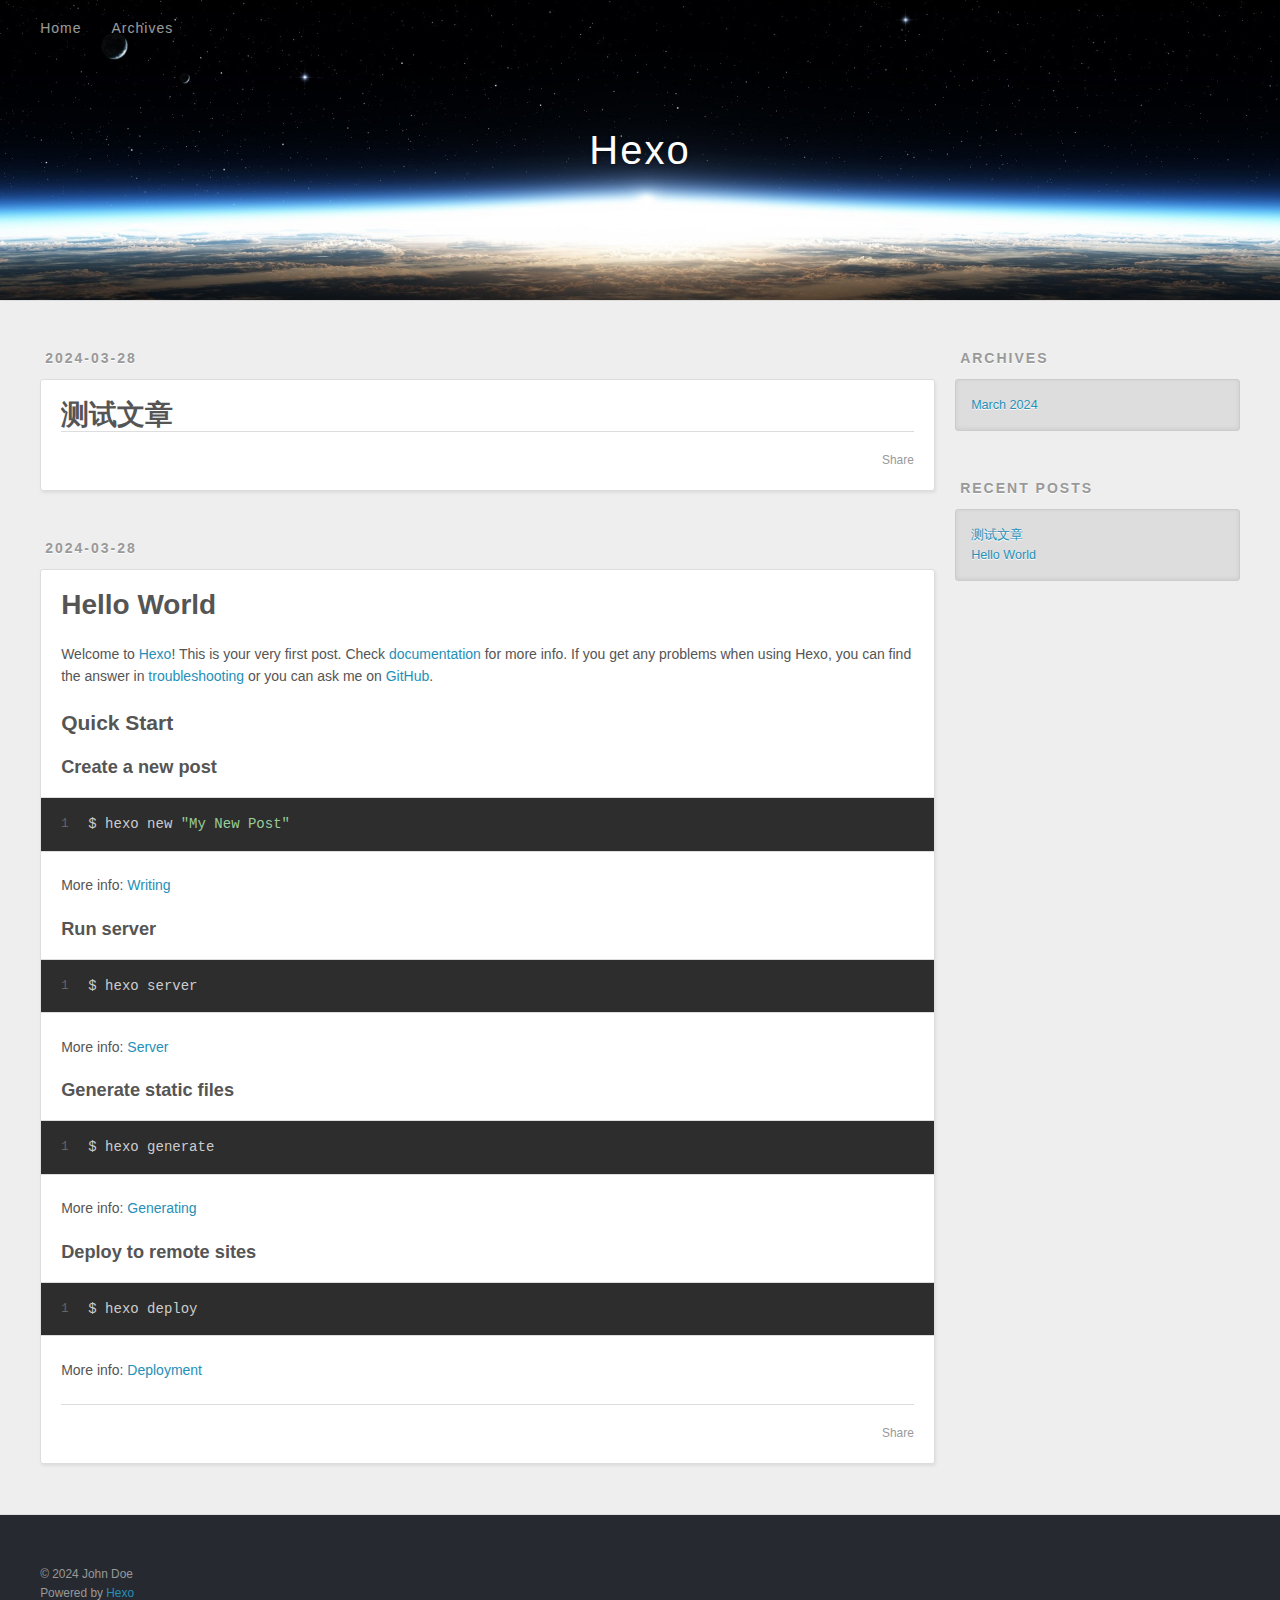
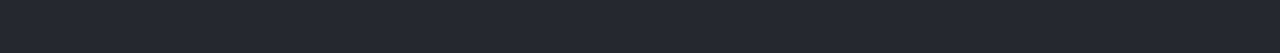
==== index.html @ 07e9a126 "Site updated: 2024-03-28 12:06:29" ====
<!DOCTYPE html>
<html>
<head>
  <meta charset="utf-8">
  
  
  <title>Hexo</title>
  <meta name="viewport" content="width=device-width, initial-scale=1, shrink-to-fit=no">
  <meta property="og:type" content="website">
<meta property="og:title" content="Hexo">
<meta property="og:url" content="http://example.com/index.html">
<meta property="og:site_name" content="Hexo">
<meta property="og:locale" content="en_US">
<meta property="article:author" content="John Doe">
<meta name="twitter:card" content="summary">
  
    <link rel="alternate" href="/atom.xml" title="Hexo" type="application/atom+xml">
  
  
    <link rel="shortcut icon" href="/favicon.png">
  
  
  
<link rel="stylesheet" href="/css/style.css">

  
    
<link rel="stylesheet" href="/fancybox/jquery.fancybox.min.css">

  
  
<meta name="generator" content="Hexo 7.1.1"></head>

<body>
  <div id="container">
    <div id="wrap">
      <header id="header">
  <div id="banner"></div>
  <div id="header-outer" class="outer">
    <div id="header-title" class="inner">
      <h1 id="logo-wrap">
        <a href="/" id="logo">Hexo</a>
      </h1>
      
    </div>
    <div id="header-inner" class="inner">
      <nav id="main-nav">
        <a id="main-nav-toggle" class="nav-icon"><span class="fa fa-bars"></span></a>
        
          <a class="main-nav-link" href="/">Home</a>
        
          <a class="main-nav-link" href="/archives">Archives</a>
        
      </nav>
      <nav id="sub-nav">
        
        
          <a class="nav-icon" href="/atom.xml" title="RSS Feed"><span class="fa fa-rss"></span></a>
        
        <a class="nav-icon nav-search-btn" title="Search"><span class="fa fa-search"></span></a>
      </nav>
      <div id="search-form-wrap">
        <form action="//google.com/search" method="get" accept-charset="UTF-8" class="search-form"><input type="search" name="q" class="search-form-input" placeholder="Search"><button type="submit" class="search-form-submit">&#xF002;</button><input type="hidden" name="sitesearch" value="http://example.com"></form>
      </div>
    </div>
  </div>
</header>

      <div class="outer">
        <section id="main">
  
    <article id="post-测试文章" class="h-entry article article-type-post" itemprop="blogPost" itemscope itemtype="https://schema.org/BlogPosting">
  <div class="article-meta">
    <a href="/2024/03/28/%E6%B5%8B%E8%AF%95%E6%96%87%E7%AB%A0/" class="article-date">
  <time class="dt-published" datetime="2024-03-28T04:05:07.000Z" itemprop="datePublished">2024-03-28</time>
</a>
    
  </div>
  <div class="article-inner">
    
    
      <header class="article-header">
        
  
    <h1 itemprop="name">
      <a class="p-name article-title" href="/2024/03/28/%E6%B5%8B%E8%AF%95%E6%96%87%E7%AB%A0/">测试文章</a>
    </h1>
  

      </header>
    
    <div class="e-content article-entry" itemprop="articleBody">
      
        
      
    </div>
    <footer class="article-footer">
      <a data-url="http://example.com/2024/03/28/%E6%B5%8B%E8%AF%95%E6%96%87%E7%AB%A0/" data-id="cluappnw20000rs7q37f05d5m" data-title="测试文章" class="article-share-link"><span class="fa fa-share">Share</span></a>
      
      
      
    </footer>
  </div>
  
</article>



  
    <article id="post-hello-world" class="h-entry article article-type-post" itemprop="blogPost" itemscope itemtype="https://schema.org/BlogPosting">
  <div class="article-meta">
    <a href="/2024/03/28/hello-world/" class="article-date">
  <time class="dt-published" datetime="2024-03-28T03:51:41.399Z" itemprop="datePublished">2024-03-28</time>
</a>
    
  </div>
  <div class="article-inner">
    
    
      <header class="article-header">
        
  
    <h1 itemprop="name">
      <a class="p-name article-title" href="/2024/03/28/hello-world/">Hello World</a>
    </h1>
  

      </header>
    
    <div class="e-content article-entry" itemprop="articleBody">
      
        <p>Welcome to <a target="_blank" rel="noopener" href="https://hexo.io/">Hexo</a>! This is your very first post. Check <a target="_blank" rel="noopener" href="https://hexo.io/docs/">documentation</a> for more info. If you get any problems when using Hexo, you can find the answer in <a target="_blank" rel="noopener" href="https://hexo.io/docs/troubleshooting.html">troubleshooting</a> or you can ask me on <a target="_blank" rel="noopener" href="https://github.com/hexojs/hexo/issues">GitHub</a>.</p>
<h2 id="Quick-Start"><a href="#Quick-Start" class="headerlink" title="Quick Start"></a>Quick Start</h2><h3 id="Create-a-new-post"><a href="#Create-a-new-post" class="headerlink" title="Create a new post"></a>Create a new post</h3><figure class="highlight bash"><table><tr><td class="gutter"><pre><span class="line">1</span><br></pre></td><td class="code"><pre><span class="line">$ hexo new <span class="string">&quot;My New Post&quot;</span></span><br></pre></td></tr></table></figure>

<p>More info: <a target="_blank" rel="noopener" href="https://hexo.io/docs/writing.html">Writing</a></p>
<h3 id="Run-server"><a href="#Run-server" class="headerlink" title="Run server"></a>Run server</h3><figure class="highlight bash"><table><tr><td class="gutter"><pre><span class="line">1</span><br></pre></td><td class="code"><pre><span class="line">$ hexo server</span><br></pre></td></tr></table></figure>

<p>More info: <a target="_blank" rel="noopener" href="https://hexo.io/docs/server.html">Server</a></p>
<h3 id="Generate-static-files"><a href="#Generate-static-files" class="headerlink" title="Generate static files"></a>Generate static files</h3><figure class="highlight bash"><table><tr><td class="gutter"><pre><span class="line">1</span><br></pre></td><td class="code"><pre><span class="line">$ hexo generate</span><br></pre></td></tr></table></figure>

<p>More info: <a target="_blank" rel="noopener" href="https://hexo.io/docs/generating.html">Generating</a></p>
<h3 id="Deploy-to-remote-sites"><a href="#Deploy-to-remote-sites" class="headerlink" title="Deploy to remote sites"></a>Deploy to remote sites</h3><figure class="highlight bash"><table><tr><td class="gutter"><pre><span class="line">1</span><br></pre></td><td class="code"><pre><span class="line">$ hexo deploy</span><br></pre></td></tr></table></figure>

<p>More info: <a target="_blank" rel="noopener" href="https://hexo.io/docs/one-command-deployment.html">Deployment</a></p>

      
    </div>
    <footer class="article-footer">
      <a data-url="http://example.com/2024/03/28/hello-world/" data-id="cluapgr4k00002g7qetp836kf" data-title="Hello World" class="article-share-link"><span class="fa fa-share">Share</span></a>
      
      
      
    </footer>
  </div>
  
</article>



  


</section>
        
          <aside id="sidebar">
  
    

  
    

  
    
  
    
  <div class="widget-wrap">
    <h3 class="widget-title">Archives</h3>
    <div class="widget">
      <ul class="archive-list"><li class="archive-list-item"><a class="archive-list-link" href="/archives/2024/03/">March 2024</a></li></ul>
    </div>
  </div>


  
    
  <div class="widget-wrap">
    <h3 class="widget-title">Recent Posts</h3>
    <div class="widget">
      <ul>
        
          <li>
            <a href="/2024/03/28/%E6%B5%8B%E8%AF%95%E6%96%87%E7%AB%A0/">测试文章</a>
          </li>
        
          <li>
            <a href="/2024/03/28/hello-world/">Hello World</a>
          </li>
        
      </ul>
    </div>
  </div>

  
</aside>
        
      </div>
      <footer id="footer">
  
  <div class="outer">
    <div id="footer-info" class="inner">
      
      &copy; 2024 John Doe<br>
      Powered by <a href="https://hexo.io/" target="_blank">Hexo</a>
    </div>
  </div>
</footer>

    </div>
    <nav id="mobile-nav">
  
    <a href="/" class="mobile-nav-link">Home</a>
  
    <a href="/archives" class="mobile-nav-link">Archives</a>
  
</nav>
    


<script src="/js/jquery-3.6.4.min.js"></script>



  
<script src="/fancybox/jquery.fancybox.min.js"></script>




<script src="/js/script.js"></script>





  </div>
</body>
</html>
---- css/style.css ----
body {
  width: 100%;
}
body:before,
body:after {
  content: "";
  display: table;
}
body:after {
  clear: both;
}
html,
body,
div,
span,
applet,
object,
iframe,
h1,
h2,
h3,
h4,
h5,
h6,
p,
blockquote,
pre,
a,
abbr,
acronym,
address,
big,
cite,
code,
del,
dfn,
em,
img,
ins,
kbd,
q,
s,
samp,
small,
strike,
strong,
sub,
sup,
tt,
var,
dl,
dt,
dd,
ol,
ul,
li,
fieldset,
form,
label,
legend,
table,
caption,
tbody,
tfoot,
thead,
tr,
th,
td {
  margin: 0;
  padding: 0;
  border: 0;
  outline: 0;
  font-weight: inherit;
  font-style: inherit;
  font-family: inherit;
  font-size: 100%;
  vertical-align: baseline;
}
body {
  line-height: 1;
  color: #000;
  background: #fff;
}
ol,
ul {
  list-style: none;
}
table {
  border-collapse: separate;
  border-spacing: 0;
  vertical-align: middle;
}
caption,
th,
td {
  text-align: left;
  font-weight: normal;
  vertical-align: middle;
}
a img {
  border: none;
}
input,
button {
  margin: 0;
  padding: 0;
}
input::-moz-focus-inner,
button::-moz-focus-inner {
  border: 0;
  padding: 0;
}
html,
body,
#container {
  height: 100%;
}
body {
  background: #eee;
  font: 14px -apple-system, BlinkMacSystemFont, "Segoe UI", "Roboto", "Oxygen", "Ubuntu", "Cantarell", "Fira Sans", "Droid Sans", "Helvetica Neue", sans-serif;
  -webkit-text-size-adjust: 100%;
}
.outer {
  max-width: 1220px;
  margin: 0 auto;
  padding: 0 20px;
}
.outer:before,
.outer:after {
  content: "";
  display: table;
}
.outer:after {
  clear: both;
}
.inner {
  display: inline;
  float: left;
  width: 98.33333333333333%;
  margin: 0 0.833333333333333%;
}
.left,
.alignleft {
  float: left;
}
.right,
.alignright {
  float: right;
}
.clear {
  clear: both;
}
#container {
  position: relative;
}
.mobile-nav-on {
  overflow: hidden;
}
#wrap {
  height: 100%;
  width: 100%;
  position: absolute;
  top: 0;
  left: 0;
  -webkit-transition: 0.2s ease-out;
  -moz-transition: 0.2s ease-out;
  -ms-transition: 0.2s ease-out;
  transition: 0.2s ease-out;
  z-index: 1;
  background: #eee;
}
.mobile-nav-on #wrap {
  left: 280px;
}
@media screen and (min-width: 768px) {
  #main {
    display: inline;
    float: left;
    width: 73.33333333333333%;
    margin: 0 0.833333333333333%;
  }
}
.article-date,
.article-category-link,
.archive-year,
.widget-title {
  text-decoration: none;
  text-transform: uppercase;
  letter-spacing: 2px;
  color: #999;
  margin-bottom: 1em;
  margin-left: 5px;
  line-height: 1em;
  text-shadow: 0 1px #fff;
  font-weight: bold;
}
.article-inner,
.archive-article-inner {
  background: #fff;
  -webkit-box-shadow: 1px 2px 3px #ddd;
  box-shadow: 1px 2px 3px #ddd;
  border: 1px solid #ddd;
  border-radius: 3px;
}
.article-entry h1,
.widget h1 {
  font-size: 2em;
}
.article-entry h2,
.widget h2 {
  font-size: 1.5em;
}
.article-entry h3,
.widget h3 {
  font-size: 1.3em;
}
.article-entry h4,
.widget h4 {
  font-size: 1.2em;
}
.article-entry h5,
.widget h5 {
  font-size: 1em;
}
.article-entry h6,
.widget h6 {
  font-size: 1em;
  color: #999;
}
.article-entry hr,
.widget hr {
  border: 1px dashed #ddd;
}
.article-entry strong,
.widget strong {
  font-weight: bold;
}
.article-entry em,
.widget em,
.article-entry cite,
.widget cite {
  font-style: italic;
}
.article-entry sup,
.widget sup,
.article-entry sub,
.widget sub {
  font-size: 0.75em;
  line-height: 0;
  position: relative;
  vertical-align: baseline;
}
.article-entry sup,
.widget sup {
  top: -0.5em;
}
.article-entry sub,
.widget sub {
  bottom: -0.2em;
}
.article-entry small,
.widget small {
  font-size: 0.85em;
}
.article-entry acronym,
.widget acronym,
.article-entry abbr,
.widget abbr {
  border-bottom: 1px dotted;
}
.article-entry ul,
.widget ul,
.article-entry ol,
.widget ol,
.article-entry dl,
.widget dl {
  margin: 0 20px;
  line-height: 1.6em;
}
.article-entry ul ul,
.widget ul ul,
.article-entry ol ul,
.widget ol ul,
.article-entry ul ol,
.widget ul ol,
.article-entry ol ol,
.widget ol ol {
  margin-top: 0;
  margin-bottom: 0;
}
.article-entry ul,
.widget ul {
  list-style: disc;
}
.article-entry ol,
.widget ol {
  list-style: decimal;
}
.article-entry dt,
.widget dt {
  font-weight: bold;
}
#header {
  height: 300px;
  position: relative;
  border-bottom: 1px solid #ddd;
}
#header:before,
#header:after {
  content: "";
  position: absolute;
  left: 0;
  right: 0;
  height: 40px;
}
#header:before {
  top: 0;
  background: -webkit-linear-gradient(rgba(0,0,0,0.2), transparent);
  background: -moz-linear-gradient(rgba(0,0,0,0.2), transparent);
  background: -ms-linear-gradient(rgba(0,0,0,0.2), transparent);
  background: linear-gradient(rgba(0,0,0,0.2), transparent);
}
#header:after {
  bottom: 0;
  background: -webkit-linear-gradient(transparent, rgba(0,0,0,0.2));
  background: -moz-linear-gradient(transparent, rgba(0,0,0,0.2));
  background: -ms-linear-gradient(transparent, rgba(0,0,0,0.2));
  background: linear-gradient(transparent, rgba(0,0,0,0.2));
}
#header-outer {
  height: 100%;
  position: relative;
}
#header-inner {
  position: relative;
  overflow: hidden;
}
#banner {
  position: absolute;
  top: 0;
  left: 0;
  width: 100%;
  height: 100%;
  background: url("images/banner.jpg") center #000;
  background-size: cover;
  z-index: -1;
}
#header-title {
  text-align: center;
  height: 40px;
  position: absolute;
  top: 50%;
  left: 0;
  margin-top: -20px;
}
#logo,
#subtitle {
  text-decoration: none;
  color: #fff;
  font-weight: 300;
  text-shadow: 0 1px 4px rgba(0,0,0,0.3);
}
#logo {
  font-size: 40px;
  line-height: 40px;
  letter-spacing: 2px;
}
#subtitle {
  font-size: 16px;
  line-height: 16px;
  letter-spacing: 1px;
}
#subtitle-wrap {
  margin-top: 16px;
}
#main-nav {
  float: left;
  margin-left: -15px;
}
.nav-icon,
.main-nav-link {
  float: left;
  color: #fff;
  opacity: 0.6;
  text-decoration: none;
  text-shadow: 0 1px rgba(0,0,0,0.2);
  -webkit-transition: opacity 0.2s;
  -moz-transition: opacity 0.2s;
  -ms-transition: opacity 0.2s;
  transition: opacity 0.2s;
  display: block;
  padding: 20px 15px;
}
.nav-icon:hover,
.main-nav-link:hover {
  opacity: 1;
}
.nav-icon {
  text-align: center;
  font-size: 14px;
  width: 14px;
  height: 14px;
  padding: 20px 15px;
  position: relative;
  cursor: pointer;
}
.main-nav-link {
  font-weight: 300;
  letter-spacing: 1px;
}
@media screen and (max-width: 479px) {
  .main-nav-link {
    display: none;
  }
}
#main-nav-toggle {
  display: none;
}
@media screen and (max-width: 479px) {
  #main-nav-toggle {
    display: block;
  }
}
#sub-nav {
  float: right;
  margin-right: -15px;
}
#search-form-wrap {
  position: absolute;
  top: 15px;
  width: 150px;
  height: 30px;
  right: -150px;
  opacity: 0;
  -webkit-transition: 0.2s ease-out;
  -moz-transition: 0.2s ease-out;
  -ms-transition: 0.2s ease-out;
  transition: 0.2s ease-out;
}
#search-form-wrap.on {
  opacity: 1;
  right: 0;
}
@media screen and (max-width: 479px) {
  #search-form-wrap {
    width: 100%;
    right: -100%;
  }
}
.search-form {
  position: absolute;
  top: 0;
  left: 0;
  right: 0;
  background: #fff;
  padding: 5px 15px;
  border-radius: 15px;
  -webkit-box-shadow: 0 0 10px rgba(0,0,0,0.3);
  box-shadow: 0 0 10px rgba(0,0,0,0.3);
}
.search-form-input {
  border: none;
  background: none;
  color: #555;
  width: 100%;
  font: 13px -apple-system, BlinkMacSystemFont, "Segoe UI", "Roboto", "Oxygen", "Ubuntu", "Cantarell", "Fira Sans", "Droid Sans", "Helvetica Neue", sans-serif;
  outline: none;
}
.search-form-input::-webkit-search-results-decoration,
.search-form-input::-webkit-search-cancel-button {
  -webkit-appearance: none;
}
.search-form-submit {
  position: absolute;
  top: 50%;
  right: 10px;
  margin-top: -7px;
  font: 13px ForkAwesome;
  border: none;
  background: none;
  color: #bbb;
  cursor: pointer;
}
.search-form-submit:hover,
.search-form-submit:focus {
  color: #777;
}
.article {
  margin: 50px 0;
}
.article-inner {
  overflow: hidden;
}
.article-meta:before,
.article-meta:after {
  content: "";
  display: table;
}
.article-meta:after {
  clear: both;
}
.article-date {
  float: left;
}
.article-category {
  float: left;
  line-height: 1em;
  color: #ccc;
  text-shadow: 0 1px #fff;
  margin-left: 8px;
}
.article-category:before {
  content: "\2022";
}
.article-category-link {
  margin: 0 12px 1em;
}
.article-header {
  padding: 20px 20px 0;
}
.article-title {
  text-decoration: none;
  font-size: 2em;
  font-weight: bold;
  color: #555;
  line-height: 1.1em;
  -webkit-transition: color 0.2s;
  -moz-transition: color 0.2s;
  -ms-transition: color 0.2s;
  transition: color 0.2s;
}
a.article-title:hover {
  color: #258fb8;
}
.article-entry {
  color: #555;
  padding: 0 20px;
}
.article-entry:before,
.article-entry:after {
  content: "";
  display: table;
}
.article-entry:after {
  clear: both;
}
.article-entry p,
.article-entry table {
  line-height: 1.6em;
  margin: 1.6em 0;
}
.article-entry h1,
.article-entry h2,
.article-entry h3,
.article-entry h4,
.article-entry h5,
.article-entry h6 {
  font-weight: bold;
}
.article-entry h1,
.article-entry h2,
.article-entry h3,
.article-entry h4,
.article-entry h5,
.article-entry h6 {
  line-height: 1.1em;
  margin: 1.1em 0;
}
.article-entry a {
  color: #258fb8;
  text-decoration: none;
}
.article-entry a:hover {
  text-decoration: underline;
}
.article-entry ul,
.article-entry ol,
.article-entry dl {
  margin-top: 1.6em;
  margin-bottom: 1.6em;
}
.article-entry img,
.article-entry video {
  max-width: 100%;
  height: auto;
  display: block;
  margin: auto;
}
.article-entry iframe {
  border: none;
}
.article-entry table {
  width: 100%;
  border-collapse: collapse;
  border-spacing: 0;
}
.article-entry th {
  font-weight: bold;
  border-bottom: 3px solid #ddd;
  padding-bottom: 0.5em;
}
.article-entry td {
  border-bottom: 1px solid #ddd;
  padding: 10px 0;
}
.article-entry blockquote {
  font-family: Georgia, "Times New Roman", serif;
  margin: 1.6em 20px;
  text-align: center;
}
.article-entry blockquote footer {
  font-size: 14px;
  margin: 1.6em 0;
  font-family: -apple-system, BlinkMacSystemFont, "Segoe UI", "Roboto", "Oxygen", "Ubuntu", "Cantarell", "Fira Sans", "Droid Sans", "Helvetica Neue", sans-serif;
}
.article-entry blockquote footer cite:before {
  content: "—";
  padding: 0 0.5em;
}
.article-entry .pullquote {
  text-align: left;
  width: 45%;
  margin: 0;
}
.article-entry .pullquote.left {
  margin-left: 0.5em;
  margin-right: 1em;
}
.article-entry .pullquote.right {
  margin-right: 0.5em;
  margin-left: 1em;
}
.article-entry .caption {
  color: #999;
  display: block;
  font-size: 0.9em;
  margin-top: 0.5em;
  position: relative;
  text-align: center;
}
.article-entry .video-container {
  position: relative;
  padding-top: 56.25%;
  height: 0;
  overflow: hidden;
}
.article-entry .video-container iframe,
.article-entry .video-container object,
.article-entry .video-container embed {
  position: absolute;
  top: 0;
  left: 0;
  width: 100%;
  height: 100%;
  margin-top: 0;
}
.article-more-link a {
  display: inline-block;
  line-height: 1em;
  padding: 6px 15px;
  border-radius: 15px;
  background: #eee;
  color: #999;
  text-shadow: 0 1px #fff;
  text-decoration: none;
}
.article-more-link a:hover {
  background: #258fb8;
  color: #fff;
  text-decoration: none;
  text-shadow: 0 1px #1e7293;
}
.article-footer {
  font-size: 0.85em;
  line-height: 1.6em;
  border-top: 1px solid #ddd;
  padding-top: 1.6em;
  margin: 0 20px 20px;
}
.article-footer:before,
.article-footer:after {
  content: "";
  display: table;
}
.article-footer:after {
  clear: both;
}
.article-footer a {
  color: #999;
  text-decoration: none;
}
.article-footer a:hover {
  color: #555;
}
.article-tag-list-item {
  float: left;
  margin-right: 10px;
}
.article-tag-list-link:before {
  content: "#";
}
.article-comment-link {
  float: right;
}
.article-comment-link:before {
  padding-right: 8px;
}
.article-share-link {
  cursor: pointer;
  float: right;
  margin-left: 20px;
}
.article-share-link:before {
  padding-right: 6px;
}
#article-nav {
  position: relative;
}
#article-nav:before,
#article-nav:after {
  content: "";
  display: table;
}
#article-nav:after {
  clear: both;
}
@media screen and (min-width: 768px) {
  #article-nav {
    margin: 50px 0;
  }
  #article-nav:before {
    width: 8px;
    height: 8px;
    position: absolute;
    top: 50%;
    left: 50%;
    margin-top: -4px;
    margin-left: -4px;
    content: "";
    border-radius: 50%;
    background: #ddd;
    -webkit-box-shadow: 0 1px 2px #fff;
    box-shadow: 0 1px 2px #fff;
  }
}
.article-nav-link-wrap {
  text-decoration: none;
  text-shadow: 0 1px #fff;
  color: #999;
  -webkit-box-sizing: border-box;
  -moz-box-sizing: border-box;
  box-sizing: border-box;
  margin-top: 50px;
  text-align: center;
  display: block;
}
.article-nav-link-wrap:hover {
  color: #555;
}
@media screen and (min-width: 768px) {
  .article-nav-link-wrap {
    width: 50%;
    margin-top: 0;
  }
}
@media screen and (min-width: 768px) {
  #article-nav-newer {
    float: left;
    text-align: right;
    padding-right: 20px;
  }
}
@media screen and (min-width: 768px) {
  #article-nav-older {
    float: right;
    text-align: left;
    padding-left: 20px;
  }
}
.article-nav-caption {
  text-transform: uppercase;
  letter-spacing: 2px;
  color: #ddd;
  line-height: 1em;
  font-weight: bold;
}
#article-nav-newer .article-nav-caption {
  margin-right: -2px;
}
.article-nav-title {
  font-size: 0.85em;
  line-height: 1.6em;
  margin-top: 0.5em;
}
.article-share-box {
  position: absolute;
  display: none;
  background: #fff;
  -webkit-box-shadow: 1px 2px 10px rgba(0,0,0,0.2);
  box-shadow: 1px 2px 10px rgba(0,0,0,0.2);
  border-radius: 3px;
  margin-left: -145px;
  overflow: hidden;
  z-index: 1;
}
.article-share-box.on {
  display: block;
}
.article-share-input {
  width: 100%;
  background: none;
  -webkit-box-sizing: border-box;
  -moz-box-sizing: border-box;
  box-sizing: border-box;
  font: 14px -apple-system, BlinkMacSystemFont, "Segoe UI", "Roboto", "Oxygen", "Ubuntu", "Cantarell", "Fira Sans", "Droid Sans", "Helvetica Neue", sans-serif;
  padding: 0 15px;
  color: #555;
  outline: none;
  border: 1px solid #ddd;
  border-radius: 3px 3px 0 0;
  height: 36px;
  line-height: 36px;
}
.article-share-links {
  background: #eee;
}
.article-share-links:before,
.article-share-links:after {
  content: "";
  display: table;
}
.article-share-links:after {
  clear: both;
}
.article-share-twitter,
.article-share-facebook,
.article-share-pinterest,
.article-share-linkedin {
  width: 50px;
  height: 36px;
  display: block;
  float: left;
  position: relative;
  color: #999;
  text-shadow: 0 1px #fff;
}
.article-share-twitter:before,
.article-share-facebook:before,
.article-share-pinterest:before,
.article-share-linkedin:before {
  font-size: 20px;
  width: 20px;
  height: 20px;
  position: absolute;
  top: 50%;
  left: 50%;
  margin-top: -10px;
  margin-left: -10px;
  text-align: center;
}
.article-share-twitter:hover,
.article-share-facebook:hover,
.article-share-pinterest:hover,
.article-share-linkedin:hover {
  color: #fff;
}
.article-share-twitter:hover {
  background: #00aced;
  text-shadow: 0 1px #008abe;
}
.article-share-facebook:hover {
  background: #3b5998;
  text-shadow: 0 1px #2f477a;
}
.article-share-pinterest:hover {
  background: #cb2027;
  text-shadow: 0 1px #a21a1f;
}
.article-share-linkedin:hover {
  background: #0077b5;
  text-shadow: 0 1px #005f91;
}
.article-gallery {
  background: #000;
  position: relative;
}
.article-gallery-photos {
  position: relative;
  overflow: hidden;
}
.article-gallery-img {
  display: none;
  max-width: 100%;
}
.article-gallery-img:first-child {
  display: block;
}
.article-gallery-img.loaded {
  position: absolute;
  display: block;
}
.article-gallery-img img {
  display: block;
  max-width: 100%;
  margin: 0 auto;
}
#comments {
  background: #fff;
  -webkit-box-shadow: 1px 2px 3px #ddd;
  box-shadow: 1px 2px 3px #ddd;
  padding: 20px;
  border: 1px solid #ddd;
  border-radius: 3px;
  margin: 50px 0;
}
#comments a {
  color: #258fb8;
}
.archives-wrap {
  margin: 50px 0;
}
.archives:before,
.archives:after {
  content: "";
  display: table;
}
.archives:after {
  clear: both;
}
.archive-year-wrap {
  margin-bottom: 1em;
}
.archives {
  -webkit-column-gap: 10px;
  -moz-column-gap: 10px;
  column-gap: 10px;
}
@media screen and (min-width: 480px) and (max-width: 767px) {
  .archives {
    -webkit-column-count: 2;
    -moz-column-count: 2;
    column-count: 2;
  }
}
@media screen and (min-width: 768px) {
  .archives {
    -webkit-column-count: 3;
    -moz-column-count: 3;
    column-count: 3;
  }
}
.archive-article {
  -webkit-column-break-inside: avoid;
  page-break-inside: avoid;
  overflow: hidden;
  break-inside: avoid-column;
}
.archive-article-inner {
  padding: 10px;
  margin-bottom: 15px;
}
.archive-article-title {
  text-decoration: none;
  font-weight: bold;
  color: #555;
  -webkit-transition: color 0.2s;
  -moz-transition: color 0.2s;
  -ms-transition: color 0.2s;
  transition: color 0.2s;
  line-height: 1.6em;
}
.archive-article-title:hover {
  color: #258fb8;
}
.archive-article-footer {
  margin-top: 1em;
}
.archive-article-date {
  color: #999;
  text-decoration: none;
  font-size: 0.85em;
  line-height: 1em;
  margin-bottom: 0.5em;
  display: block;
}
#page-nav {
  margin: 50px auto;
  background: #fff;
  -webkit-box-shadow: 1px 2px 3px #ddd;
  box-shadow: 1px 2px 3px #ddd;
  border: 1px solid #ddd;
  border-radius: 3px;
  text-align: center;
  color: #999;
  overflow: hidden;
}
#page-nav:before,
#page-nav:after {
  content: "";
  display: table;
}
#page-nav:after {
  clear: both;
}
#page-nav a,
#page-nav span {
  padding: 10px 20px;
  line-height: 1;
  height: 2ex;
}
#page-nav a {
  color: #999;
  text-decoration: none;
}
#page-nav a:hover {
  background: #999;
  color: #fff;
}
#page-nav .prev {
  float: left;
}
#page-nav .next {
  float: right;
}
#page-nav .page-number {
  display: inline-block;
}
@media screen and (max-width: 479px) {
  #page-nav .page-number {
    display: none;
  }
}
#page-nav .current {
  color: #555;
  font-weight: bold;
}
#page-nav .space {
  color: #ddd;
}
#footer {
  background: #262a30;
  padding: 50px 0;
  border-top: 1px solid #ddd;
  color: #999;
}
#footer a {
  color: #258fb8;
  text-decoration: none;
}
#footer a:hover {
  text-decoration: underline;
}
#footer-info {
  line-height: 1.6em;
  font-size: 0.85em;
}
.article-entry pre,
.article-entry .highlight {
  background: #2d2d2d;
  margin: 0 -20px;
  padding: 15px 20px;
  border-style: solid;
  border-color: #ddd;
  border-width: 1px 0;
  overflow: auto;
  color: #ccc;
  line-height: 22.400000000000002px;
}
.article-entry .highlight .gutter pre,
.article-entry .gist .gist-file .gist-data .line-numbers {
  color: #666;
  font-size: 0.85em;
}
.article-entry pre,
.article-entry code {
  font-family: "Source Code Pro", Consolas, Monaco, Menlo, Consolas, monospace;
}
.article-entry code {
  background: #eee;
  text-shadow: 0 1px #fff;
  padding: 0 0.3em;
}
.article-entry pre code {
  background: none;
  text-shadow: none;
  padding: 0;
}
.article-entry .highlight pre {
  border: none;
  margin: 0;
  padding: 0;
}
.article-entry .highlight table {
  margin: 0;
  width: auto;
}
.article-entry .highlight td {
  border: none;
  padding: 0;
}
.article-entry .highlight figcaption {
  font-size: 0.85em;
  color: #999;
  line-height: 1em;
  margin-bottom: 1em;
}
.article-entry .highlight figcaption:before,
.article-entry .highlight figcaption:after {
  content: "";
  display: table;
}
.article-entry .highlight figcaption:after {
  clear: both;
}
.article-entry .highlight figcaption a {
  float: right;
}
.article-entry .highlight .gutter {
  -moz-user-select: none;
  -ms-user-select: none;
  -webkit-user-select: none;
  -webkit-user-select: none;
  -moz-user-select: none;
  -ms-user-select: none;
  user-select: none;
}
.article-entry .highlight .gutter pre {
  text-align: right;
  padding-right: 20px;
}
.article-entry .highlight .line {
  height: 22.400000000000002px;
}
.article-entry .highlight .line.marked {
  background: #515151;
}
.article-entry .gist {
  margin: 0 -20px;
  border-style: solid;
  border-color: #ddd;
  border-width: 1px 0;
  background: #2d2d2d;
  padding: 15px 20px 15px 0;
}
.article-entry .gist .gist-file {
  border: none;
  font-family: "Source Code Pro", Consolas, Monaco, Menlo, Consolas, monospace;
  margin: 0;
}
.article-entry .gist .gist-file .gist-data {
  background: none;
  border: none;
}
.article-entry .gist .gist-file .gist-data .line-numbers {
  background: none;
  border: none;
  padding: 0 20px 0 0;
}
.article-entry .gist .gist-file .gist-data .line-data {
  padding: 0 !important;
}
.article-entry .gist .gist-file .highlight {
  margin: 0;
  padding: 0;
  border: none;
}
.article-entry .gist .gist-file .gist-meta {
  background: #2d2d2d;
  color: #999;
  font: 0.85em -apple-system, BlinkMacSystemFont, "Segoe UI", "Roboto", "Oxygen", "Ubuntu", "Cantarell", "Fira Sans", "Droid Sans", "Helvetica Neue", sans-serif;
  text-shadow: 0 0;
  padding: 0;
  margin-top: 1em;
  margin-left: 20px;
}
.article-entry .gist .gist-file .gist-meta a {
  color: #258fb8;
  font-weight: normal;
}
.article-entry .gist .gist-file .gist-meta a:hover {
  text-decoration: underline;
}
pre .comment,
pre .title {
  color: #999;
}
pre .variable,
pre .attribute,
pre .tag,
pre .regexp,
pre .ruby .constant,
pre .xml .tag .title,
pre .xml .pi,
pre .xml .doctype,
pre .html .doctype,
pre .css .id,
pre .css .class,
pre .css .pseudo {
  color: #f2777a;
}
pre .number,
pre .preprocessor,
pre .built_in,
pre .literal,
pre .params,
pre .constant {
  color: #f99157;
}
pre .class,
pre .ruby .class .title,
pre .css .rules .attribute {
  color: #9c9;
}
pre .string,
pre .value,
pre .inheritance,
pre .header,
pre .ruby .symbol,
pre .xml .cdata {
  color: #9c9;
}
pre .css .hexcolor {
  color: #6cc;
}
pre .function,
pre .python .decorator,
pre .python .title,
pre .ruby .function .title,
pre .ruby .title .keyword,
pre .perl .sub,
pre .javascript .title,
pre .coffeescript .title {
  color: #69c;
}
pre .keyword,
pre .javascript .function {
  color: #c9c;
}
@media screen and (max-width: 479px) {
  #mobile-nav {
    position: absolute;
    top: 0;
    left: 0;
    width: 280px;
    height: 100%;
    background: #191919;
    border-right: 1px solid #fff;
  }
}
@media screen and (max-width: 479px) {
  .mobile-nav-link {
    display: block;
    color: #999;
    text-decoration: none;
    padding: 15px 20px;
    font-weight: bold;
  }
  .mobile-nav-link:hover {
    color: #fff;
  }
}
@media screen and (min-width: 768px) {
  #sidebar {
    display: inline;
    float: left;
    width: 23.333333333333332%;
    margin: 0 0.833333333333333%;
  }
}
.widget-wrap {
  margin: 50px 0;
}
.widget {
  color: #777;
  text-shadow: 0 1px #fff;
  background: #ddd;
  -webkit-box-shadow: 0 -1px 4px #ccc inset;
  box-shadow: 0 -1px 4px #ccc inset;
  border: 1px solid #ccc;
  padding: 15px;
  border-radius: 3px;
}
.widget a {
  color: #258fb8;
  text-decoration: none;
}
.widget a:hover {
  text-decoration: underline;
}
.widget ul ul,
.widget ol ul,
.widget dl ul,
.widget ul ol,
.widget ol ol,
.widget dl ol,
.widget ul dl,
.widget ol dl,
.widget dl dl {
  margin-left: 15px;
  list-style: disc;
}
.widget {
  line-height: 1.6em;
  word-wrap: break-word;
  font-size: 0.9em;
}
.widget ul,
.widget ol {
  list-style: none;
  margin: 0;
}
.widget ul ul,
.widget ol ul,
.widget ul ol,
.widget ol ol {
  margin: 0 20px;
}
.widget ul ul,
.widget ol ul {
  list-style: disc;
}
.widget ul ol,
.widget ol ol {
  list-style: decimal;
}
.category-list-count,
.tag-list-count,
.archive-list-count {
  padding-left: 5px;
  color: #999;
  font-size: 0.85em;
}
.category-list-count:before,
.tag-list-count:before,
.archive-list-count:before {
  content: "(";
}
.category-list-count:after,
.tag-list-count:after,
.archive-list-count:after {
  content: ")";
}
.tagcloud a {
  margin-right: 5px;
  display: inline-block;
}
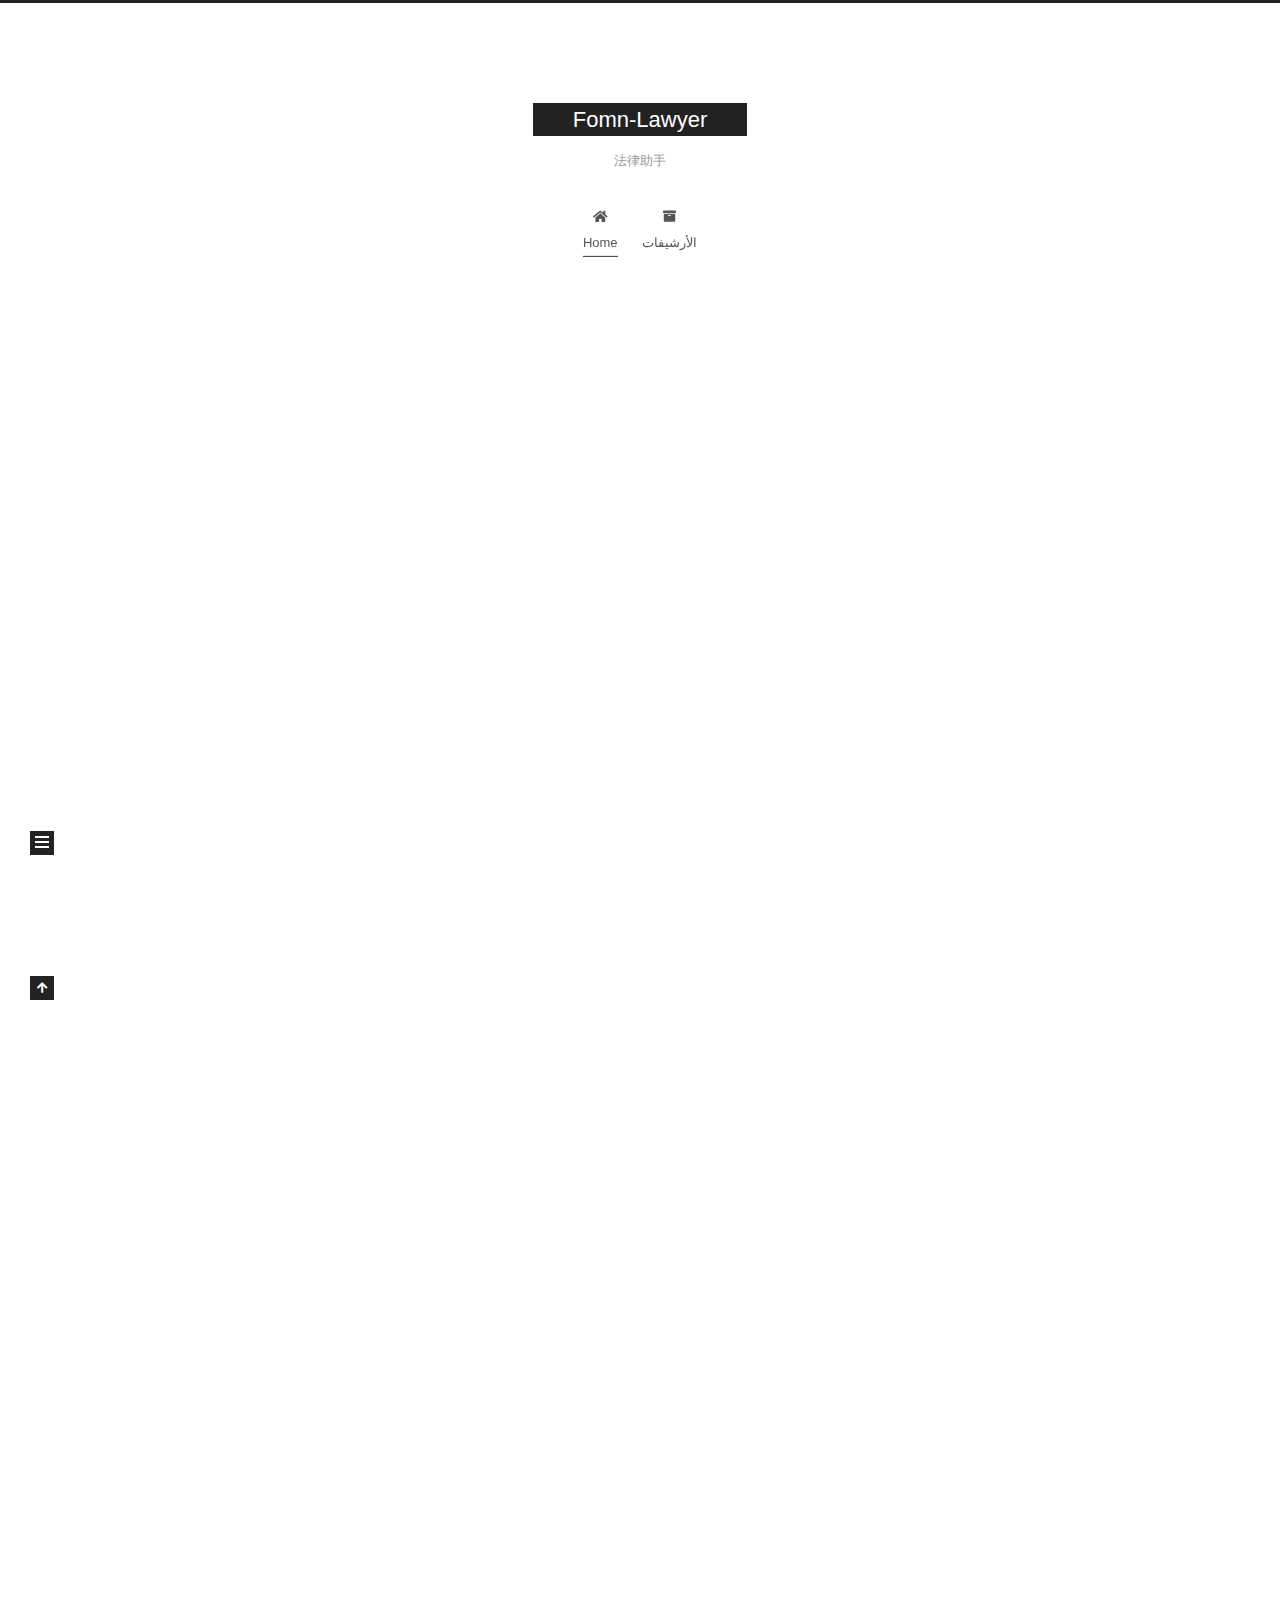
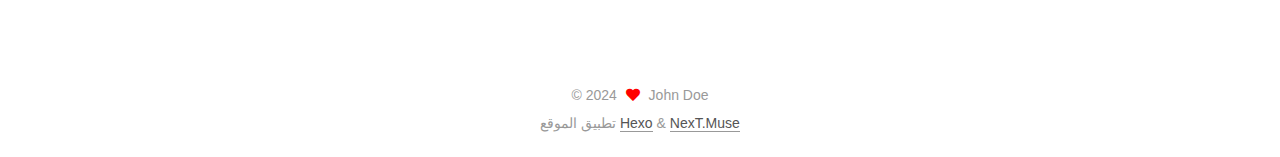
==== commit 5235390e: "Site updated: 2024-03-28 13:08:36" ====
--- a/index.html
+++ b/index.html
@@ -1,135 +1,247 @@
 <!DOCTYPE html>
-<html>
+<html lang="zh-Hans">
 <head>
-  <meta charset="utf-8">
-  
-  
-  <title>Hexo</title>
-  <meta name="viewport" content="width=device-width, initial-scale=1, shrink-to-fit=no">
+  <meta charset="UTF-8">
+<meta name="viewport" content="width=device-width, initial-scale=1, maximum-scale=2">
+<meta name="theme-color" content="#222">
+<meta name="generator" content="Hexo 7.1.1">
+  <link rel="apple-touch-icon" sizes="180x180" href="/images/apple-touch-icon-next.png">
+  <link rel="icon" type="image/png" sizes="32x32" href="/images/favicon-32x32-next.png">
+  <link rel="icon" type="image/png" sizes="16x16" href="/images/favicon-16x16-next.png">
+  <link rel="mask-icon" href="/images/logo.svg" color="#222">
+
+<link rel="stylesheet" href="/css/main.css">
+
+
+<link rel="stylesheet" href="/lib/font-awesome/css/all.min.css">
+
+<script id="hexo-configurations">
+    var NexT = window.NexT || {};
+    var CONFIG = {"hostname":"fomn-lawyer.github.io","root":"/","scheme":"Muse","version":"7.8.0","exturl":false,"sidebar":{"position":"left","display":"post","padding":18,"offset":12,"onmobile":false},"copycode":{"enable":false,"show_result":false,"style":null},"back2top":{"enable":true,"sidebar":false,"scrollpercent":false},"bookmark":{"enable":false,"color":"#222","save":"auto"},"fancybox":false,"mediumzoom":false,"lazyload":false,"pangu":false,"comments":{"style":"tabs","active":null,"storage":true,"lazyload":false,"nav":null},"algolia":{"hits":{"per_page":10},"labels":{"input_placeholder":"Search for Posts","hits_empty":"We didn't find any results for the search: ${query}","hits_stats":"${hits} results found in ${time} ms"}},"localsearch":{"enable":false,"trigger":"auto","top_n_per_article":1,"unescape":false,"preload":false},"motion":{"enable":true,"async":false,"transition":{"post_block":"fadeIn","post_header":"slideDownIn","post_body":"slideDownIn","coll_header":"slideLeftIn","sidebar":"slideUpIn"}}};
+  </script>
+
   <meta property="og:type" content="website">
-<meta property="og:title" content="Hexo">
-<meta property="og:url" content="http://example.com/index.html">
-<meta property="og:site_name" content="Hexo">
-<meta property="og:locale" content="en_US">
+<meta property="og:title" content="Fomn-Lawyer">
+<meta property="og:url" content="https://fomn-lawyer.github.io/index.html">
+<meta property="og:site_name" content="Fomn-Lawyer">
+<meta property="og:locale">
 <meta property="article:author" content="John Doe">
 <meta name="twitter:card" content="summary">
-  
-    <link rel="alternate" href="/atom.xml" title="Hexo" type="application/atom+xml">
-  
-  
-    <link rel="shortcut icon" href="/favicon.png">
-  
-  
-  
-<link rel="stylesheet" href="/css/style.css">
-
-  
-    
-<link rel="stylesheet" href="/fancybox/jquery.fancybox.min.css">
-
-  
-  
-<meta name="generator" content="Hexo 7.1.1"></head>
-
-<body>
-  <div id="container">
-    <div id="wrap">
-      <header id="header">
-  <div id="banner"></div>
-  <div id="header-outer" class="outer">
-    <div id="header-title" class="inner">
-      <h1 id="logo-wrap">
-        <a href="/" id="logo">Hexo</a>
-      </h1>
-      
+
+<link rel="canonical" href="https://fomn-lawyer.github.io/">
+
+
+<script id="page-configurations">
+  // https://hexo.io/docs/variables.html
+  CONFIG.page = {
+    sidebar: "",
+    isHome : true,
+    isPost : false,
+    lang   : 'zh-Hans'
+  };
+</script>
+
+  <title>Fomn-Lawyer</title>
+  
+
+
+
+
+
+
+  <noscript>
+  <style>
+  .use-motion .brand,
+  .use-motion .menu-item,
+  .sidebar-inner,
+  .use-motion .post-block,
+  .use-motion .pagination,
+  .use-motion .comments,
+  .use-motion .post-header,
+  .use-motion .post-body,
+  .use-motion .collection-header { opacity: initial; }
+
+  .use-motion .site-title,
+  .use-motion .site-subtitle {
+    opacity: initial;
+    top: initial;
+  }
+
+  .use-motion .logo-line-before i { left: initial; }
+  .use-motion .logo-line-after i { right: initial; }
+  </style>
+</noscript>
+
+</head>
+
+<body itemscope itemtype="http://schema.org/WebPage">
+  <div class="container use-motion">
+    <div class="headband"></div>
+
+    <header class="header" itemscope itemtype="http://schema.org/WPHeader">
+      <div class="header-inner"><div class="site-brand-container">
+  <div class="site-nav-toggle">
+    <div class="toggle" aria-label="تشغيل شريط التصفح">
+      <span class="toggle-line toggle-line-first"></span>
+      <span class="toggle-line toggle-line-middle"></span>
+      <span class="toggle-line toggle-line-last"></span>
     </div>
-    <div id="header-inner" class="inner">
-      <nav id="main-nav">
-        <a id="main-nav-toggle" class="nav-icon"><span class="fa fa-bars"></span></a>
-        
-          <a class="main-nav-link" href="/">Home</a>
-        
-          <a class="main-nav-link" href="/archives">Archives</a>
-        
-      </nav>
-      <nav id="sub-nav">
-        
-        
-          <a class="nav-icon" href="/atom.xml" title="RSS Feed"><span class="fa fa-rss"></span></a>
-        
-        <a class="nav-icon nav-search-btn" title="Search"><span class="fa fa-search"></span></a>
-      </nav>
-      <div id="search-form-wrap">
-        <form action="//google.com/search" method="get" accept-charset="UTF-8" class="search-form"><input type="search" name="q" class="search-form-input" placeholder="Search"><button type="submit" class="search-form-submit">&#xF002;</button><input type="hidden" name="sitesearch" value="http://example.com"></form>
-      </div>
+  </div>
+
+  <div class="site-meta">
+
+    <a href="/" class="brand" rel="start">
+      <span class="logo-line-before"><i></i></span>
+      <h1 class="site-title">Fomn-Lawyer</h1>
+      <span class="logo-line-after"><i></i></span>
+    </a>
+      <p class="site-subtitle" itemprop="description">法律助手</p>
+  </div>
+
+  <div class="site-nav-right">
+    <div class="toggle popup-trigger">
     </div>
   </div>
-</header>
-
-      <div class="outer">
-        <section id="main">
-  
-    <article id="post-测试文章" class="h-entry article article-type-post" itemprop="blogPost" itemscope itemtype="https://schema.org/BlogPosting">
-  <div class="article-meta">
-    <a href="/2024/03/28/%E6%B5%8B%E8%AF%95%E6%96%87%E7%AB%A0/" class="article-date">
-  <time class="dt-published" datetime="2024-03-28T04:05:07.000Z" itemprop="datePublished">2024-03-28</time>
-</a>
-    
-  </div>
-  <div class="article-inner">
-    
-    
-      <header class="article-header">
-        
-  
-    <h1 itemprop="name">
-      <a class="p-name article-title" href="/2024/03/28/%E6%B5%8B%E8%AF%95%E6%96%87%E7%AB%A0/">测试文章</a>
-    </h1>
-  
-
+</div>
+
+
+
+
+<nav class="site-nav">
+  <ul id="menu" class="main-menu menu">
+        <li class="menu-item menu-item-home">
+
+    <a href="/" rel="section"><i class="fa fa-home fa-fw"></i>Home</a>
+
+  </li>
+        <li class="menu-item menu-item-archives">
+
+    <a href="/archives/" rel="section"><i class="fa fa-archive fa-fw"></i>الأرشيفات</a>
+
+  </li>
+  </ul>
+</nav>
+
+
+
+
+</div>
+    </header>
+
+    
+  <div class="back-to-top">
+    <i class="fa fa-arrow-up"></i>
+    <span>0%</span>
+  </div>
+
+
+    <main class="main">
+      <div class="main-inner">
+        <div class="content-wrap">
+          
+
+          <div class="content index posts-expand">
+            
+      
+  
+  
+  <article itemscope itemtype="http://schema.org/Article" class="post-block" lang="zh-Hans">
+    <link itemprop="mainEntityOfPage" href="https://fomn-lawyer.github.io/2024/03/28/%E6%B5%8B%E8%AF%95%E6%96%87%E7%AB%A0/">
+
+    <span hidden itemprop="author" itemscope itemtype="http://schema.org/Person">
+      <meta itemprop="image" content="/images/avatar.gif">
+      <meta itemprop="name" content="John Doe">
+      <meta itemprop="description" content="">
+    </span>
+
+    <span hidden itemprop="publisher" itemscope itemtype="http://schema.org/Organization">
+      <meta itemprop="name" content="Fomn-Lawyer">
+    </span>
+      <header class="post-header">
+        <h2 class="post-title" itemprop="name headline">
+          
+            <a href="/2024/03/28/%E6%B5%8B%E8%AF%95%E6%96%87%E7%AB%A0/" class="post-title-link" itemprop="url">测试文章</a>
+        </h2>
+
+        <div class="post-meta">
+            <span class="post-meta-item">
+              <span class="post-meta-item-icon">
+                <i class="far fa-calendar"></i>
+              </span>
+              <span class="post-meta-item-text">نُشر في</span>
+
+              <time title="أُنشأ: 2024-03-28 12:05:07" itemprop="dateCreated datePublished" datetime="2024-03-28T12:05:07+08:00">2024-03-28</time>
+            </span>
+
+          
+
+        </div>
       </header>
-    
-    <div class="e-content article-entry" itemprop="articleBody">
-      
-        
+
+    
+    
+    
+    <div class="post-body" itemprop="articleBody">
+
+      
+          
       
     </div>
-    <footer class="article-footer">
-      <a data-url="http://example.com/2024/03/28/%E6%B5%8B%E8%AF%95%E6%96%87%E7%AB%A0/" data-id="cluappnw20000rs7q37f05d5m" data-title="测试文章" class="article-share-link"><span class="fa fa-share">Share</span></a>
-      
-      
-      
-    </footer>
-  </div>
-  
-</article>
-
-
-
-  
-    <article id="post-hello-world" class="h-entry article article-type-post" itemprop="blogPost" itemscope itemtype="https://schema.org/BlogPosting">
-  <div class="article-meta">
-    <a href="/2024/03/28/hello-world/" class="article-date">
-  <time class="dt-published" datetime="2024-03-28T03:51:41.399Z" itemprop="datePublished">2024-03-28</time>
-</a>
-    
-  </div>
-  <div class="article-inner">
-    
-    
-      <header class="article-header">
-        
-  
-    <h1 itemprop="name">
-      <a class="p-name article-title" href="/2024/03/28/hello-world/">Hello World</a>
-    </h1>
-  
-
+
+    
+    
+    
+      <footer class="post-footer">
+        <div class="post-eof"></div>
+      </footer>
+  </article>
+  
+  
+  
+
+      
+  
+  
+  <article itemscope itemtype="http://schema.org/Article" class="post-block" lang="zh-Hans">
+    <link itemprop="mainEntityOfPage" href="https://fomn-lawyer.github.io/2024/03/28/hello-world/">
+
+    <span hidden itemprop="author" itemscope itemtype="http://schema.org/Person">
+      <meta itemprop="image" content="/images/avatar.gif">
+      <meta itemprop="name" content="John Doe">
+      <meta itemprop="description" content="">
+    </span>
+
+    <span hidden itemprop="publisher" itemscope itemtype="http://schema.org/Organization">
+      <meta itemprop="name" content="Fomn-Lawyer">
+    </span>
+      <header class="post-header">
+        <h2 class="post-title" itemprop="name headline">
+          
+            <a href="/2024/03/28/hello-world/" class="post-title-link" itemprop="url">Hello World</a>
+        </h2>
+
+        <div class="post-meta">
+            <span class="post-meta-item">
+              <span class="post-meta-item-icon">
+                <i class="far fa-calendar"></i>
+              </span>
+              <span class="post-meta-item-text">نُشر في</span>
+
+              <time title="أُنشأ: 2024-03-28 11:51:41" itemprop="dateCreated datePublished" datetime="2024-03-28T11:51:41+08:00">2024-03-28</time>
+            </span>
+
+          
+
+        </div>
       </header>
-    
-    <div class="e-content article-entry" itemprop="articleBody">
-      
-        <p>Welcome to <a target="_blank" rel="noopener" href="https://hexo.io/">Hexo</a>! This is your very first post. Check <a target="_blank" rel="noopener" href="https://hexo.io/docs/">documentation</a> for more info. If you get any problems when using Hexo, you can find the answer in <a target="_blank" rel="noopener" href="https://hexo.io/docs/troubleshooting.html">troubleshooting</a> or you can ask me on <a target="_blank" rel="noopener" href="https://github.com/hexojs/hexo/issues">GitHub</a>.</p>
+
+    
+    
+    
+    <div class="post-body" itemprop="articleBody">
+
+      
+          <p>Welcome to <a target="_blank" rel="noopener" href="https://hexo.io/">Hexo</a>! This is your very first post. Check <a target="_blank" rel="noopener" href="https://hexo.io/docs/">documentation</a> for more info. If you get any problems when using Hexo, you can find the answer in <a target="_blank" rel="noopener" href="https://hexo.io/docs/troubleshooting.html">troubleshooting</a> or you can ask me on <a target="_blank" rel="noopener" href="https://github.com/hexojs/hexo/issues">GitHub</a>.</p>
 <h2 id="Quick-Start"><a href="#Quick-Start" class="headerlink" title="Quick Start"></a>Quick Start</h2><h3 id="Create-a-new-post"><a href="#Create-a-new-post" class="headerlink" title="Create a new post"></a>Create a new post</h3><figure class="highlight bash"><table><tr><td class="gutter"><pre><span class="line">1</span><br></pre></td><td class="code"><pre><span class="line">$ hexo new <span class="string">&quot;My New Post&quot;</span></span><br></pre></td></tr></table></figure>
 
 <p>More info: <a target="_blank" rel="noopener" href="https://hexo.io/docs/writing.html">Writing</a></p>
@@ -145,103 +257,171 @@
 
       
     </div>
-    <footer class="article-footer">
-      <a data-url="http://example.com/2024/03/28/hello-world/" data-id="cluapgr4k00002g7qetp836kf" data-title="Hello World" class="article-share-link"><span class="fa fa-share">Share</span></a>
-      
-      
-      
+
+    
+    
+    
+      <footer class="post-footer">
+        <div class="post-eof"></div>
+      </footer>
+  </article>
+  
+  
+  
+
+
+  
+
+
+
+          </div>
+          
+
+<script>
+  window.addEventListener('tabs:register', () => {
+    let { activeClass } = CONFIG.comments;
+    if (CONFIG.comments.storage) {
+      activeClass = localStorage.getItem('comments_active') || activeClass;
+    }
+    if (activeClass) {
+      let activeTab = document.querySelector(`a[href="#comment-${activeClass}"]`);
+      if (activeTab) {
+        activeTab.click();
+      }
+    }
+  });
+  if (CONFIG.comments.storage) {
+    window.addEventListener('tabs:click', event => {
+      if (!event.target.matches('.tabs-comment .tab-content .tab-pane')) return;
+      let commentClass = event.target.classList[1];
+      localStorage.setItem('comments_active', commentClass);
+    });
+  }
+</script>
+
+        </div>
+          
+  
+  <div class="toggle sidebar-toggle">
+    <span class="toggle-line toggle-line-first"></span>
+    <span class="toggle-line toggle-line-middle"></span>
+    <span class="toggle-line toggle-line-last"></span>
+  </div>
+
+  <aside class="sidebar">
+    <div class="sidebar-inner">
+
+      <ul class="sidebar-nav motion-element">
+        <li class="sidebar-nav-toc">
+          المحتويات
+        </li>
+        <li class="sidebar-nav-overview">
+          عام
+        </li>
+      </ul>
+
+      <!--noindex-->
+      <div class="post-toc-wrap sidebar-panel">
+      </div>
+      <!--/noindex-->
+
+      <div class="site-overview-wrap sidebar-panel">
+        <div class="site-author motion-element" itemprop="author" itemscope itemtype="http://schema.org/Person">
+  <p class="site-author-name" itemprop="name">John Doe</p>
+  <div class="site-description" itemprop="description"></div>
+</div>
+<div class="site-state-wrap motion-element">
+  <nav class="site-state">
+      <div class="site-state-item site-state-posts">
+          <a href="/archives/">
+        
+          <span class="site-state-item-count">2</span>
+          <span class="site-state-item-name">المقالات</span>
+        </a>
+      </div>
+  </nav>
+</div>
+
+
+
+      </div>
+
+    </div>
+  </aside>
+  <div id="sidebar-dimmer"></div>
+
+
+      </div>
+    </main>
+
+    <footer class="footer">
+      <div class="footer-inner">
+        
+
+        
+
+<div class="copyright">
+  
+  &copy; 
+  <span itemprop="copyrightYear">2024</span>
+  <span class="with-love">
+    <i class="fa fa-heart"></i>
+  </span>
+  <span class="author" itemprop="copyrightHolder">John Doe</span>
+</div>
+  <div class="powered-by">تطبيق الموقع <a href="https://hexo.io/" class="theme-link" rel="noopener" target="_blank">Hexo</a> & <a href="https://muse.theme-next.org/" class="theme-link" rel="noopener" target="_blank">NexT.Muse</a>
+  </div>
+
+        
+
+
+
+
+
+
+
+
+      </div>
     </footer>
   </div>
-  
-</article>
-
-
-
-  
-
-
-</section>
-        
-          <aside id="sidebar">
-  
-    
-
-  
-    
-
-  
-    
-  
-    
-  <div class="widget-wrap">
-    <h3 class="widget-title">Archives</h3>
-    <div class="widget">
-      <ul class="archive-list"><li class="archive-list-item"><a class="archive-list-link" href="/archives/2024/03/">March 2024</a></li></ul>
-    </div>
-  </div>
-
-
-  
-    
-  <div class="widget-wrap">
-    <h3 class="widget-title">Recent Posts</h3>
-    <div class="widget">
-      <ul>
-        
-          <li>
-            <a href="/2024/03/28/%E6%B5%8B%E8%AF%95%E6%96%87%E7%AB%A0/">测试文章</a>
-          </li>
-        
-          <li>
-            <a href="/2024/03/28/hello-world/">Hello World</a>
-          </li>
-        
-      </ul>
-    </div>
-  </div>
-
-  
-</aside>
-        
-      </div>
-      <footer id="footer">
-  
-  <div class="outer">
-    <div id="footer-info" class="inner">
-      
-      &copy; 2024 John Doe<br>
-      Powered by <a href="https://hexo.io/" target="_blank">Hexo</a>
-    </div>
-  </div>
-</footer>
-
-    </div>
-    <nav id="mobile-nav">
-  
-    <a href="/" class="mobile-nav-link">Home</a>
-  
-    <a href="/archives" class="mobile-nav-link">Archives</a>
-  
-</nav>
-    
-
-
-<script src="/js/jquery-3.6.4.min.js"></script>
-
-
-
-  
-<script src="/fancybox/jquery.fancybox.min.js"></script>
-
-
-
-
-<script src="/js/script.js"></script>
-
-
-
-
-
-  </div>
+
+  
+  <script src="/lib/anime.min.js"></script>
+  <script src="/lib/velocity/velocity.min.js"></script>
+  <script src="/lib/velocity/velocity.ui.min.js"></script>
+
+<script src="/js/utils.js"></script>
+
+<script src="/js/motion.js"></script>
+
+
+<script src="/js/schemes/muse.js"></script>
+
+
+<script src="/js/next-boot.js"></script>
+
+
+
+
+  
+
+
+
+
+
+
+
+
+
+
+
+
+
+
+
+  
+
+  
+
 </body>
-</html>+</html>
--- a/css/main.css
+++ b/css/main.css
@@ -0,0 +1,2291 @@
+:root {
+  --body-bg-color: #fff;
+  --content-bg-color: #fff;
+  --card-bg-color: #f5f5f5;
+  --text-color: #555;
+  --blockquote-color: #666;
+  --link-color: #555;
+  --link-hover-color: #222;
+  --brand-color: #fff;
+  --brand-hover-color: #fff;
+  --table-row-odd-bg-color: #f9f9f9;
+  --table-row-hover-bg-color: #f5f5f5;
+  --menu-item-bg-color: #f5f5f5;
+  --btn-default-bg: #222;
+  --btn-default-color: #fff;
+  --btn-default-border-color: #222;
+  --btn-default-hover-bg: #fff;
+  --btn-default-hover-color: #222;
+  --btn-default-hover-border-color: #222;
+}
+html {
+  line-height: 1.15; /* 1 */
+  -webkit-text-size-adjust: 100%; /* 2 */
+}
+body {
+  margin: 0;
+}
+main {
+  display: block;
+}
+h1 {
+  font-size: 2em;
+  margin: 0.67em 0;
+}
+hr {
+  box-sizing: content-box; /* 1 */
+  height: 0; /* 1 */
+  overflow: visible; /* 2 */
+}
+pre {
+  font-family: monospace, monospace; /* 1 */
+  font-size: 1em; /* 2 */
+}
+a {
+  background: transparent;
+}
+abbr[title] {
+  border-bottom: none; /* 1 */
+  text-decoration: underline; /* 2 */
+  text-decoration: underline dotted; /* 2 */
+}
+b,
+strong {
+  font-weight: bolder;
+}
+code,
+kbd,
+samp {
+  font-family: monospace, monospace; /* 1 */
+  font-size: 1em; /* 2 */
+}
+small {
+  font-size: 80%;
+}
+sub,
+sup {
+  font-size: 75%;
+  line-height: 0;
+  position: relative;
+  vertical-align: baseline;
+}
+sub {
+  bottom: -0.25em;
+}
+sup {
+  top: -0.5em;
+}
+img {
+  border-style: none;
+}
+button,
+input,
+optgroup,
+select,
+textarea {
+  font-family: inherit; /* 1 */
+  font-size: 100%; /* 1 */
+  line-height: 1.15; /* 1 */
+  margin: 0; /* 2 */
+}
+button,
+input {
+/* 1 */
+  overflow: visible;
+}
+button,
+select {
+/* 1 */
+  text-transform: none;
+}
+button,
+[type='button'],
+[type='reset'],
+[type='submit'] {
+  -webkit-appearance: button;
+}
+button::-moz-focus-inner,
+[type='button']::-moz-focus-inner,
+[type='reset']::-moz-focus-inner,
+[type='submit']::-moz-focus-inner {
+  border-style: none;
+  padding: 0;
+}
+button:-moz-focusring,
+[type='button']:-moz-focusring,
+[type='reset']:-moz-focusring,
+[type='submit']:-moz-focusring {
+  outline: 1px dotted ButtonText;
+}
+fieldset {
+  padding: 0.35em 0.75em 0.625em;
+}
+legend {
+  box-sizing: border-box; /* 1 */
+  color: inherit; /* 2 */
+  display: table; /* 1 */
+  max-width: 100%; /* 1 */
+  padding: 0; /* 3 */
+  white-space: normal; /* 1 */
+}
+progress {
+  vertical-align: baseline;
+}
+textarea {
+  overflow: auto;
+}
+[type='checkbox'],
+[type='radio'] {
+  box-sizing: border-box; /* 1 */
+  padding: 0; /* 2 */
+}
+[type='number']::-webkit-inner-spin-button,
+[type='number']::-webkit-outer-spin-button {
+  height: auto;
+}
+[type='search'] {
+  outline-offset: -2px; /* 2 */
+  -webkit-appearance: textfield; /* 1 */
+}
+[type='search']::-webkit-search-decoration {
+  -webkit-appearance: none;
+}
+::-webkit-file-upload-button {
+  font: inherit; /* 2 */
+  -webkit-appearance: button; /* 1 */
+}
+details {
+  display: block;
+}
+summary {
+  display: list-item;
+}
+template {
+  display: none;
+}
+[hidden] {
+  display: none;
+}
+::selection {
+  background: #262a30;
+  color: #eee;
+}
+html,
+body {
+  height: 100%;
+}
+body {
+  background: var(--body-bg-color);
+  color: var(--text-color);
+  font-family: 'Lato', "PingFang SC", "Microsoft YaHei", sans-serif;
+  font-size: 1em;
+  line-height: 2;
+}
+@media (max-width: 991px) {
+  body {
+    padding-left: 0 !important;
+    padding-right: 0 !important;
+  }
+}
+h1,
+h2,
+h3,
+h4,
+h5,
+h6 {
+  font-family: 'Lato', "PingFang SC", "Microsoft YaHei", sans-serif;
+  font-weight: bold;
+  line-height: 1.5;
+  margin: 20px 0 15px;
+}
+h1 {
+  font-size: 1.5em;
+}
+h2 {
+  font-size: 1.375em;
+}
+h3 {
+  font-size: 1.25em;
+}
+h4 {
+  font-size: 1.125em;
+}
+h5 {
+  font-size: 1em;
+}
+h6 {
+  font-size: 0.875em;
+}
+p {
+  margin: 0 0 20px 0;
+}
+a,
+span.exturl {
+  border-bottom: 1px solid #999;
+  color: var(--link-color);
+  outline: 0;
+  text-decoration: none;
+  overflow-wrap: break-word;
+  word-wrap: break-word;
+  cursor: pointer;
+}
+a:hover,
+span.exturl:hover {
+  border-bottom-color: var(--link-hover-color);
+  color: var(--link-hover-color);
+}
+iframe,
+img,
+video {
+  display: block;
+  margin-left: auto;
+  margin-right: auto;
+  max-width: 100%;
+}
+hr {
+  background-image: repeating-linear-gradient(-45deg, #ddd, #ddd 4px, transparent 4px, transparent 8px);
+  border: 0;
+  height: 3px;
+  margin: 40px 0;
+}
+blockquote {
+  border-left: 4px solid #ddd;
+  color: var(--blockquote-color);
+  margin: 0;
+  padding: 0 15px;
+}
+blockquote cite::before {
+  content: '-';
+  padding: 0 5px;
+}
+dt {
+  font-weight: bold;
+}
+dd {
+  margin: 0;
+  padding: 0;
+}
+kbd {
+  background-color: #f5f5f5;
+  background-image: linear-gradient(#eee, #fff, #eee);
+  border: 1px solid #ccc;
+  border-radius: 0.2em;
+  box-shadow: 0.1em 0.1em 0.2em rgba(0,0,0,0.1);
+  color: #555;
+  font-family: inherit;
+  padding: 0.1em 0.3em;
+  white-space: nowrap;
+}
+.table-container {
+  overflow: auto;
+}
+table {
+  border-collapse: collapse;
+  border-spacing: 0;
+  font-size: 0.875em;
+  margin: 0 0 20px 0;
+  width: 100%;
+}
+tbody tr:nth-of-type(odd) {
+  background: var(--table-row-odd-bg-color);
+}
+tbody tr:hover {
+  background: var(--table-row-hover-bg-color);
+}
+caption,
+th,
+td {
+  font-weight: normal;
+  padding: 8px;
+  vertical-align: middle;
+}
+th,
+td {
+  border: 1px solid #ddd;
+  border-bottom: 3px solid #ddd;
+}
+th {
+  font-weight: 700;
+  padding-bottom: 10px;
+}
+td {
+  border-bottom-width: 1px;
+}
+.btn {
+  background: var(--btn-default-bg);
+  border: 2px solid var(--btn-default-border-color);
+  border-radius: 0;
+  color: var(--btn-default-color);
+  display: inline-block;
+  font-size: 0.875em;
+  line-height: 2;
+  padding: 0 20px;
+  text-decoration: none;
+  transition-property: background-color;
+  transition-delay: 0s;
+  transition-duration: 0.2s;
+  transition-timing-function: ease-in-out;
+}
+.btn:hover {
+  background: var(--btn-default-hover-bg);
+  border-color: var(--btn-default-hover-border-color);
+  color: var(--btn-default-hover-color);
+}
+.btn + .btn {
+  margin: 0 0 8px 8px;
+}
+.btn .fa-fw {
+  text-align: left;
+  width: 1.285714285714286em;
+}
+.toggle {
+  line-height: 0;
+}
+.toggle .toggle-line {
+  background: #fff;
+  display: inline-block;
+  height: 2px;
+  left: 0;
+  position: relative;
+  top: 0;
+  transition: all 0.4s;
+  vertical-align: top;
+  width: 100%;
+}
+.toggle .toggle-line:not(:first-child) {
+  margin-top: 3px;
+}
+.toggle.toggle-arrow .toggle-line-first {
+  left: 50%;
+  top: 2px;
+  transform: rotate(45deg);
+  width: 50%;
+}
+.toggle.toggle-arrow .toggle-line-middle {
+  left: 2px;
+  width: 90%;
+}
+.toggle.toggle-arrow .toggle-line-last {
+  left: 50%;
+  top: -2px;
+  transform: rotate(-45deg);
+  width: 50%;
+}
+.toggle.toggle-close .toggle-line-first {
+  transform: rotate(-45deg);
+  top: 5px;
+}
+.toggle.toggle-close .toggle-line-middle {
+  opacity: 0;
+}
+.toggle.toggle-close .toggle-line-last {
+  transform: rotate(45deg);
+  top: -5px;
+}
+.highlight,
+pre {
+  background: #f7f7f7;
+  color: #4d4d4c;
+  line-height: 1.6;
+  margin: 0 auto 20px;
+}
+pre,
+code {
+  font-family: consolas, Menlo, monospace, "PingFang SC", "Microsoft YaHei";
+}
+code {
+  background: #eee;
+  border-radius: 3px;
+  color: #555;
+  padding: 2px 4px;
+  overflow-wrap: break-word;
+  word-wrap: break-word;
+}
+.highlight *::selection {
+  background: #d6d6d6;
+}
+.highlight pre {
+  border: 0;
+  margin: 0;
+  padding: 10px 0;
+}
+.highlight table {
+  border: 0;
+  margin: 0;
+  width: auto;
+}
+.highlight td {
+  border: 0;
+  padding: 0;
+}
+.highlight figcaption {
+  background: #eff2f3;
+  color: #4d4d4c;
+  display: flex;
+  font-size: 0.875em;
+  justify-content: space-between;
+  line-height: 1.2;
+  padding: 0.5em;
+}
+.highlight figcaption a {
+  color: #4d4d4c;
+}
+.highlight figcaption a:hover {
+  border-bottom-color: #4d4d4c;
+}
+.highlight .gutter {
+  -moz-user-select: none;
+  -ms-user-select: none;
+  -webkit-user-select: none;
+  user-select: none;
+}
+.highlight .gutter pre {
+  background: #eff2f3;
+  color: #869194;
+  padding-left: 10px;
+  padding-right: 10px;
+  text-align: right;
+}
+.highlight .code pre {
+  background: #f7f7f7;
+  padding-left: 10px;
+  width: 100%;
+}
+.gist table {
+  width: auto;
+}
+.gist table td {
+  border: 0;
+}
+pre {
+  overflow: auto;
+  padding: 10px;
+}
+pre code {
+  background: none;
+  color: #4d4d4c;
+  font-size: 0.875em;
+  padding: 0;
+  text-shadow: none;
+}
+pre .deletion {
+  background: #fdd;
+}
+pre .addition {
+  background: #dfd;
+}
+pre .meta {
+  color: #eab700;
+  -moz-user-select: none;
+  -ms-user-select: none;
+  -webkit-user-select: none;
+  user-select: none;
+}
+pre .comment {
+  color: #8e908c;
+}
+pre .variable,
+pre .attribute,
+pre .tag,
+pre .name,
+pre .regexp,
+pre .ruby .constant,
+pre .xml .tag .title,
+pre .xml .pi,
+pre .xml .doctype,
+pre .html .doctype,
+pre .css .id,
+pre .css .class,
+pre .css .pseudo {
+  color: #c82829;
+}
+pre .number,
+pre .preprocessor,
+pre .built_in,
+pre .builtin-name,
+pre .literal,
+pre .params,
+pre .constant,
+pre .command {
+  color: #f5871f;
+}
+pre .ruby .class .title,
+pre .css .rules .attribute,
+pre .string,
+pre .symbol,
+pre .value,
+pre .inheritance,
+pre .header,
+pre .ruby .symbol,
+pre .xml .cdata,
+pre .special,
+pre .formula {
+  color: #718c00;
+}
+pre .title,
+pre .css .hexcolor {
+  color: #3e999f;
+}
+pre .function,
+pre .python .decorator,
+pre .python .title,
+pre .ruby .function .title,
+pre .ruby .title .keyword,
+pre .perl .sub,
+pre .javascript .title,
+pre .coffeescript .title {
+  color: #4271ae;
+}
+pre .keyword,
+pre .javascript .function {
+  color: #8959a8;
+}
+.blockquote-center {
+  border-left: none;
+  margin: 40px 0;
+  padding: 0;
+  position: relative;
+  text-align: center;
+}
+.blockquote-center .fa {
+  display: block;
+  opacity: 0.6;
+  position: absolute;
+  width: 100%;
+}
+.blockquote-center .fa-quote-left {
+  border-top: 1px solid #ccc;
+  text-align: left;
+  top: -20px;
+}
+.blockquote-center .fa-quote-right {
+  border-bottom: 1px solid #ccc;
+  text-align: right;
+  bottom: -20px;
+}
+.blockquote-center p,
+.blockquote-center div {
+  text-align: center;
+}
+.post-body .group-picture img {
+  margin: 0 auto;
+  padding: 0 3px;
+}
+.group-picture-row {
+  margin-bottom: 6px;
+  overflow: hidden;
+}
+.group-picture-column {
+  float: left;
+  margin-bottom: 10px;
+}
+.post-body .label {
+  color: #555;
+  display: inline;
+  padding: 0 2px;
+}
+.post-body .label.default {
+  background: #f0f0f0;
+}
+.post-body .label.primary {
+  background: #efe6f7;
+}
+.post-body .label.info {
+  background: #e5f2f8;
+}
+.post-body .label.success {
+  background: #e7f4e9;
+}
+.post-body .label.warning {
+  background: #fcf6e1;
+}
+.post-body .label.danger {
+  background: #fae8eb;
+}
+.post-body .tabs {
+  margin-bottom: 20px;
+}
+.post-body .tabs,
+.tabs-comment {
+  display: block;
+  padding-top: 10px;
+  position: relative;
+}
+.post-body .tabs ul.nav-tabs,
+.tabs-comment ul.nav-tabs {
+  display: flex;
+  flex-wrap: wrap;
+  margin: 0;
+  margin-bottom: -1px;
+  padding: 0;
+}
+@media (max-width: 413px) {
+  .post-body .tabs ul.nav-tabs,
+  .tabs-comment ul.nav-tabs {
+    display: block;
+    margin-bottom: 5px;
+  }
+}
+.post-body .tabs ul.nav-tabs li.tab,
+.tabs-comment ul.nav-tabs li.tab {
+  border-bottom: 1px solid #ddd;
+  border-left: 1px solid transparent;
+  border-right: 1px solid transparent;
+  border-top: 3px solid transparent;
+  flex-grow: 1;
+  list-style-type: none;
+  border-radius: 0 0 0 0;
+}
+@media (max-width: 413px) {
+  .post-body .tabs ul.nav-tabs li.tab,
+  .tabs-comment ul.nav-tabs li.tab {
+    border-bottom: 1px solid transparent;
+    border-left: 3px solid transparent;
+    border-right: 1px solid transparent;
+    border-top: 1px solid transparent;
+  }
+}
+@media (max-width: 413px) {
+  .post-body .tabs ul.nav-tabs li.tab,
+  .tabs-comment ul.nav-tabs li.tab {
+    border-radius: 0;
+  }
+}
+.post-body .tabs ul.nav-tabs li.tab a,
+.tabs-comment ul.nav-tabs li.tab a {
+  border-bottom: initial;
+  display: block;
+  line-height: 1.8;
+  outline: 0;
+  padding: 0.25em 0.75em;
+  text-align: center;
+  transition-delay: 0s;
+  transition-duration: 0.2s;
+  transition-timing-function: ease-out;
+}
+.post-body .tabs ul.nav-tabs li.tab a i,
+.tabs-comment ul.nav-tabs li.tab a i {
+  width: 1.285714285714286em;
+}
+.post-body .tabs ul.nav-tabs li.tab.active,
+.tabs-comment ul.nav-tabs li.tab.active {
+  border-bottom: 1px solid transparent;
+  border-left: 1px solid #ddd;
+  border-right: 1px solid #ddd;
+  border-top: 3px solid #fc6423;
+}
+@media (max-width: 413px) {
+  .post-body .tabs ul.nav-tabs li.tab.active,
+  .tabs-comment ul.nav-tabs li.tab.active {
+    border-bottom: 1px solid #ddd;
+    border-left: 3px solid #fc6423;
+    border-right: 1px solid #ddd;
+    border-top: 1px solid #ddd;
+  }
+}
+.post-body .tabs ul.nav-tabs li.tab.active a,
+.tabs-comment ul.nav-tabs li.tab.active a {
+  color: var(--link-color);
+  cursor: default;
+}
+.post-body .tabs .tab-content .tab-pane,
+.tabs-comment .tab-content .tab-pane {
+  border: 1px solid #ddd;
+  border-top: 0;
+  padding: 20px 20px 0 20px;
+  border-radius: 0;
+}
+.post-body .tabs .tab-content .tab-pane:not(.active),
+.tabs-comment .tab-content .tab-pane:not(.active) {
+  display: none;
+}
+.post-body .tabs .tab-content .tab-pane.active,
+.tabs-comment .tab-content .tab-pane.active {
+  display: block;
+}
+.post-body .tabs .tab-content .tab-pane.active:nth-of-type(1),
+.tabs-comment .tab-content .tab-pane.active:nth-of-type(1) {
+  border-radius: 0 0 0 0;
+}
+@media (max-width: 413px) {
+  .post-body .tabs .tab-content .tab-pane.active:nth-of-type(1),
+  .tabs-comment .tab-content .tab-pane.active:nth-of-type(1) {
+    border-radius: 0;
+  }
+}
+.post-body .note {
+  border-radius: 3px;
+  margin-bottom: 20px;
+  padding: 1em;
+  position: relative;
+  border: 1px solid #eee;
+  border-left-width: 5px;
+}
+.post-body .note h2,
+.post-body .note h3,
+.post-body .note h4,
+.post-body .note h5,
+.post-body .note h6 {
+  margin-top: 0;
+  border-bottom: initial;
+  margin-bottom: 0;
+  padding-top: 0;
+}
+.post-body .note p:first-child,
+.post-body .note ul:first-child,
+.post-body .note ol:first-child,
+.post-body .note table:first-child,
+.post-body .note pre:first-child,
+.post-body .note blockquote:first-child,
+.post-body .note img:first-child {
+  margin-top: 0;
+}
+.post-body .note p:last-child,
+.post-body .note ul:last-child,
+.post-body .note ol:last-child,
+.post-body .note table:last-child,
+.post-body .note pre:last-child,
+.post-body .note blockquote:last-child,
+.post-body .note img:last-child {
+  margin-bottom: 0;
+}
+.post-body .note.default {
+  border-left-color: #777;
+}
+.post-body .note.default h2,
+.post-body .note.default h3,
+.post-body .note.default h4,
+.post-body .note.default h5,
+.post-body .note.default h6 {
+  color: #777;
+}
+.post-body .note.primary {
+  border-left-color: #6f42c1;
+}
+.post-body .note.primary h2,
+.post-body .note.primary h3,
+.post-body .note.primary h4,
+.post-body .note.primary h5,
+.post-body .note.primary h6 {
+  color: #6f42c1;
+}
+.post-body .note.info {
+  border-left-color: #428bca;
+}
+.post-body .note.info h2,
+.post-body .note.info h3,
+.post-body .note.info h4,
+.post-body .note.info h5,
+.post-body .note.info h6 {
+  color: #428bca;
+}
+.post-body .note.success {
+  border-left-color: #5cb85c;
+}
+.post-body .note.success h2,
+.post-body .note.success h3,
+.post-body .note.success h4,
+.post-body .note.success h5,
+.post-body .note.success h6 {
+  color: #5cb85c;
+}
+.post-body .note.warning {
+  border-left-color: #f0ad4e;
+}
+.post-body .note.warning h2,
+.post-body .note.warning h3,
+.post-body .note.warning h4,
+.post-body .note.warning h5,
+.post-body .note.warning h6 {
+  color: #f0ad4e;
+}
+.post-body .note.danger {
+  border-left-color: #d9534f;
+}
+.post-body .note.danger h2,
+.post-body .note.danger h3,
+.post-body .note.danger h4,
+.post-body .note.danger h5,
+.post-body .note.danger h6 {
+  color: #d9534f;
+}
+.pagination .prev,
+.pagination .next,
+.pagination .page-number,
+.pagination .space {
+  display: inline-block;
+  margin: 0 10px;
+  padding: 0 11px;
+  position: relative;
+  top: -1px;
+}
+@media (max-width: 767px) {
+  .pagination .prev,
+  .pagination .next,
+  .pagination .page-number,
+  .pagination .space {
+    margin: 0 5px;
+  }
+}
+.pagination {
+  border-top: 1px solid #eee;
+  margin: 120px 0 0;
+  text-align: center;
+}
+.pagination .prev,
+.pagination .next,
+.pagination .page-number {
+  border-bottom: 0;
+  border-top: 1px solid #eee;
+  transition-property: border-color;
+  transition-delay: 0s;
+  transition-duration: 0.2s;
+  transition-timing-function: ease-in-out;
+}
+.pagination .prev:hover,
+.pagination .next:hover,
+.pagination .page-number:hover {
+  border-top-color: #222;
+}
+.pagination .space {
+  margin: 0;
+  padding: 0;
+}
+.pagination .prev {
+  margin-left: 0;
+}
+.pagination .next {
+  margin-right: 0;
+}
+.pagination .page-number.current {
+  background: #ccc;
+  border-top-color: #ccc;
+  color: #fff;
+}
+@media (max-width: 767px) {
+  .pagination {
+    border-top: none;
+  }
+  .pagination .prev,
+  .pagination .next,
+  .pagination .page-number {
+    border-bottom: 1px solid #eee;
+    border-top: 0;
+    margin-bottom: 10px;
+    padding: 0 10px;
+  }
+  .pagination .prev:hover,
+  .pagination .next:hover,
+  .pagination .page-number:hover {
+    border-bottom-color: #222;
+  }
+}
+.comments {
+  margin-top: 60px;
+  overflow: hidden;
+}
+.comment-button-group {
+  display: flex;
+  flex-wrap: wrap-reverse;
+  justify-content: center;
+  margin: 1em 0;
+}
+.comment-button-group .comment-button {
+  margin: 0.1em 0.2em;
+}
+.comment-button-group .comment-button.active {
+  background: var(--btn-default-hover-bg);
+  border-color: var(--btn-default-hover-border-color);
+  color: var(--btn-default-hover-color);
+}
+.comment-position {
+  display: none;
+}
+.comment-position.active {
+  display: block;
+}
+.tabs-comment {
+  background: var(--content-bg-color);
+  margin-top: 4em;
+  padding-top: 0;
+}
+.tabs-comment .comments {
+  border: 0;
+  box-shadow: none;
+  margin-top: 0;
+  padding-top: 0;
+}
+.container {
+  min-height: 100%;
+  position: relative;
+}
+.main-inner {
+  margin: 0 auto;
+  width: 700px;
+}
+@media (min-width: 1200px) {
+  .main-inner {
+    width: 800px;
+  }
+}
+@media (min-width: 1600px) {
+  .main-inner {
+    width: 900px;
+  }
+}
+@media (max-width: 767px) {
+  .content-wrap {
+    padding: 0 20px;
+  }
+}
+.header {
+  background: transparent;
+}
+.header-inner {
+  margin: 0 auto;
+  width: 700px;
+}
+@media (min-width: 1200px) {
+  .header-inner {
+    width: 800px;
+  }
+}
+@media (min-width: 1600px) {
+  .header-inner {
+    width: 900px;
+  }
+}
+.site-brand-container {
+  display: flex;
+  flex-shrink: 0;
+  padding: 0 10px;
+}
+.headband {
+  background: #222;
+  height: 3px;
+}
+.site-meta {
+  flex-grow: 1;
+  text-align: center;
+}
+@media (max-width: 767px) {
+  .site-meta {
+    text-align: center;
+  }
+}
+.brand {
+  border-bottom: none;
+  color: var(--brand-color);
+  display: inline-block;
+  line-height: 1.375em;
+  padding: 0 40px;
+  position: relative;
+}
+.brand:hover {
+  color: var(--brand-hover-color);
+}
+.site-title {
+  font-family: 'Lato', "PingFang SC", "Microsoft YaHei", sans-serif;
+  font-size: 1.375em;
+  font-weight: normal;
+  margin: 0;
+}
+.site-subtitle {
+  color: #999;
+  font-size: 0.8125em;
+  margin: 10px 0;
+}
+.use-motion .brand {
+  opacity: 0;
+}
+.use-motion .site-title,
+.use-motion .site-subtitle,
+.use-motion .custom-logo-image {
+  opacity: 0;
+  position: relative;
+  top: -10px;
+}
+.site-nav-toggle,
+.site-nav-right {
+  display: none;
+}
+@media (max-width: 767px) {
+  .site-nav-toggle,
+  .site-nav-right {
+    display: flex;
+    flex-direction: column;
+    justify-content: center;
+  }
+}
+.site-nav-toggle .toggle,
+.site-nav-right .toggle {
+  color: var(--text-color);
+  padding: 10px;
+  width: 22px;
+}
+.site-nav-toggle .toggle .toggle-line,
+.site-nav-right .toggle .toggle-line {
+  background: var(--text-color);
+  border-radius: 1px;
+}
+.site-nav {
+  display: block;
+}
+@media (max-width: 767px) {
+  .site-nav {
+    clear: both;
+    display: none;
+  }
+}
+.site-nav.site-nav-on {
+  display: block;
+}
+.menu {
+  margin-top: 20px;
+  padding-left: 0;
+  text-align: center;
+}
+.menu-item {
+  display: inline-block;
+  list-style: none;
+  margin: 0 10px;
+}
+@media (max-width: 767px) {
+  .menu-item {
+    display: block;
+    margin-top: 10px;
+  }
+  .menu-item.menu-item-search {
+    display: none;
+  }
+}
+.menu-item a,
+.menu-item span.exturl {
+  border-bottom: 0;
+  display: block;
+  font-size: 0.8125em;
+  transition-property: border-color;
+  transition-delay: 0s;
+  transition-duration: 0.2s;
+  transition-timing-function: ease-in-out;
+}
+@media (hover: none) {
+  .menu-item a:hover,
+  .menu-item span.exturl:hover {
+    border-bottom-color: transparent !important;
+  }
+}
+.menu-item .fa,
+.menu-item .fab,
+.menu-item .far,
+.menu-item .fas {
+  margin-right: 8px;
+}
+.menu-item .badge {
+  display: inline-block;
+  font-weight: bold;
+  line-height: 1;
+  margin-left: 0.35em;
+  margin-top: 0.35em;
+  text-align: center;
+  white-space: nowrap;
+}
+@media (max-width: 767px) {
+  .menu-item .badge {
+    float: right;
+    margin-left: 0;
+  }
+}
+.menu-item-active a,
+.menu .menu-item a:hover,
+.menu .menu-item span.exturl:hover {
+  background: var(--menu-item-bg-color);
+}
+.use-motion .menu-item {
+  opacity: 0;
+}
+.sidebar {
+  background: #222;
+  bottom: 0;
+  box-shadow: inset 0 2px 6px #000;
+  position: fixed;
+  top: 0;
+}
+@media (max-width: 991px) {
+  .sidebar {
+    display: none;
+  }
+}
+.sidebar-inner {
+  color: #999;
+  padding: 18px 10px;
+  text-align: center;
+}
+.cc-license {
+  margin-top: 10px;
+  text-align: center;
+}
+.cc-license .cc-opacity {
+  border-bottom: none;
+  opacity: 0.7;
+}
+.cc-license .cc-opacity:hover {
+  opacity: 0.9;
+}
+.cc-license img {
+  display: inline-block;
+}
+.site-author-image {
+  border: 2px solid #333;
+  display: block;
+  margin: 0 auto;
+  max-width: 96px;
+  padding: 2px;
+}
+.site-author-name {
+  color: #f5f5f5;
+  font-weight: normal;
+  margin: 5px 0 0;
+  text-align: center;
+}
+.site-description {
+  color: #999;
+  font-size: 1em;
+  margin-top: 5px;
+  text-align: center;
+}
+.links-of-author {
+  margin-top: 15px;
+}
+.links-of-author a,
+.links-of-author span.exturl {
+  border-bottom-color: #555;
+  display: inline-block;
+  font-size: 0.8125em;
+  margin-bottom: 10px;
+  margin-right: 10px;
+  vertical-align: middle;
+}
+.links-of-author a::before,
+.links-of-author span.exturl::before {
+  background: #d739a4;
+  border-radius: 50%;
+  content: ' ';
+  display: inline-block;
+  height: 4px;
+  margin-right: 3px;
+  vertical-align: middle;
+  width: 4px;
+}
+.sidebar-button {
+  margin-top: 15px;
+}
+.sidebar-button a {
+  border: 1px solid #fc6423;
+  border-radius: 4px;
+  color: #fc6423;
+  display: inline-block;
+  padding: 0 15px;
+}
+.sidebar-button a .fa,
+.sidebar-button a .fab,
+.sidebar-button a .far,
+.sidebar-button a .fas {
+  margin-right: 5px;
+}
+.sidebar-button a:hover {
+  background: #fc6423;
+  border: 1px solid #fc6423;
+  color: #fff;
+}
+.sidebar-button a:hover .fa,
+.sidebar-button a:hover .fab,
+.sidebar-button a:hover .far,
+.sidebar-button a:hover .fas {
+  color: #fff;
+}
+.links-of-blogroll {
+  font-size: 0.8125em;
+  margin-top: 10px;
+}
+.links-of-blogroll-title {
+  font-size: 0.875em;
+  font-weight: 600;
+  margin-top: 0;
+}
+.links-of-blogroll-list {
+  list-style: none;
+  margin: 0;
+  padding: 0;
+}
+#sidebar-dimmer {
+  display: none;
+}
+@media (max-width: 767px) {
+  #sidebar-dimmer {
+    background: #000;
+    display: block;
+    height: 100%;
+    left: 100%;
+    opacity: 0;
+    position: fixed;
+    top: 0;
+    width: 100%;
+    z-index: 1100;
+  }
+  .sidebar-active + #sidebar-dimmer {
+    opacity: 0.7;
+    transform: translateX(-100%);
+    transition: opacity 0.5s;
+  }
+}
+.sidebar-nav {
+  margin: 0;
+  padding-bottom: 20px;
+  padding-left: 0;
+}
+.sidebar-nav li {
+  border-bottom: 1px solid transparent;
+  color: #666;
+  cursor: pointer;
+  display: inline-block;
+  font-size: 0.875em;
+}
+.sidebar-nav li.sidebar-nav-overview {
+  margin-left: 10px;
+}
+.sidebar-nav li:hover {
+  color: #f5f5f5;
+}
+.sidebar-nav .sidebar-nav-active {
+  border-bottom-color: #87daff;
+  color: #87daff;
+}
+.sidebar-nav .sidebar-nav-active:hover {
+  color: #87daff;
+}
+.sidebar-panel {
+  display: none;
+  overflow-x: hidden;
+  overflow-y: auto;
+}
+.sidebar-panel-active {
+  display: block;
+}
+.sidebar-toggle {
+  background: #222;
+  bottom: 45px;
+  cursor: pointer;
+  height: 14px;
+  left: 30px;
+  padding: 5px;
+  position: fixed;
+  width: 14px;
+  z-index: 1300;
+}
+@media (max-width: 991px) {
+  .sidebar-toggle {
+    left: 20px;
+    opacity: 0.8;
+    display: none;
+  }
+}
+.sidebar-toggle:hover .toggle-line {
+  background: #87daff;
+}
+.post-toc {
+  font-size: 0.875em;
+}
+.post-toc ol {
+  list-style: none;
+  margin: 0;
+  padding: 0 2px 5px 10px;
+  text-align: left;
+}
+.post-toc ol > ol {
+  padding-left: 0;
+}
+.post-toc ol a {
+  transition-property: all;
+  transition-delay: 0s;
+  transition-duration: 0.2s;
+  transition-timing-function: ease-in-out;
+}
+.post-toc .nav-item {
+  line-height: 1.8;
+  overflow: hidden;
+  text-overflow: ellipsis;
+  white-space: nowrap;
+}
+.post-toc .nav .nav-child {
+  display: none;
+}
+.post-toc .nav .active > .nav-child {
+  display: block;
+}
+.post-toc .nav .active-current > .nav-child {
+  display: block;
+}
+.post-toc .nav .active-current > .nav-child > .nav-item {
+  display: block;
+}
+.post-toc .nav .active > a {
+  border-bottom-color: #87daff;
+  color: #87daff;
+}
+.post-toc .nav .active-current > a {
+  color: #87daff;
+}
+.post-toc .nav .active-current > a:hover {
+  color: #87daff;
+}
+.site-state {
+  display: flex;
+  justify-content: center;
+  line-height: 1.4;
+  margin-top: 10px;
+  overflow: hidden;
+  text-align: center;
+  white-space: nowrap;
+}
+.site-state-item {
+  padding: 0 15px;
+}
+.site-state-item:not(:first-child) {
+  border-left: 1px solid #333;
+}
+.site-state-item a {
+  border-bottom: none;
+}
+.site-state-item-count {
+  display: block;
+  font-size: 1.25em;
+  font-weight: 600;
+  text-align: center;
+}
+.site-state-item-name {
+  color: inherit;
+  font-size: 0.875em;
+}
+.footer {
+  color: #999;
+  font-size: 0.875em;
+  padding: 20px 0;
+}
+.footer.footer-fixed {
+  bottom: 0;
+  left: 0;
+  position: absolute;
+  right: 0;
+}
+.footer-inner {
+  box-sizing: border-box;
+  margin: 0 auto;
+  text-align: center;
+  width: 700px;
+}
+@media (min-width: 1200px) {
+  .footer-inner {
+    width: 800px;
+  }
+}
+@media (min-width: 1600px) {
+  .footer-inner {
+    width: 900px;
+  }
+}
+.languages {
+  display: inline-block;
+  font-size: 1.125em;
+  position: relative;
+}
+.languages .lang-select-label span {
+  margin: 0 0.5em;
+}
+.languages .lang-select {
+  height: 100%;
+  left: 0;
+  opacity: 0;
+  position: absolute;
+  top: 0;
+  width: 100%;
+}
+.with-love {
+  color: #ff0000;
+  display: inline-block;
+  margin: 0 5px;
+}
+.powered-by,
+.theme-info {
+  display: inline-block;
+}
+@-moz-keyframes iconAnimate {
+  0%, 100% {
+    transform: scale(1);
+  }
+  10%, 30% {
+    transform: scale(0.9);
+  }
+  20%, 40%, 60%, 80% {
+    transform: scale(1.1);
+  }
+  50%, 70% {
+    transform: scale(1.1);
+  }
+}
+@-webkit-keyframes iconAnimate {
+  0%, 100% {
+    transform: scale(1);
+  }
+  10%, 30% {
+    transform: scale(0.9);
+  }
+  20%, 40%, 60%, 80% {
+    transform: scale(1.1);
+  }
+  50%, 70% {
+    transform: scale(1.1);
+  }
+}
+@-o-keyframes iconAnimate {
+  0%, 100% {
+    transform: scale(1);
+  }
+  10%, 30% {
+    transform: scale(0.9);
+  }
+  20%, 40%, 60%, 80% {
+    transform: scale(1.1);
+  }
+  50%, 70% {
+    transform: scale(1.1);
+  }
+}
+@keyframes iconAnimate {
+  0%, 100% {
+    transform: scale(1);
+  }
+  10%, 30% {
+    transform: scale(0.9);
+  }
+  20%, 40%, 60%, 80% {
+    transform: scale(1.1);
+  }
+  50%, 70% {
+    transform: scale(1.1);
+  }
+}
+.back-to-top {
+  font-size: 12px;
+  text-align: center;
+  transition-delay: 0s;
+  transition-duration: 0.2s;
+  transition-timing-function: ease-in-out;
+}
+.back-to-top {
+  background: #222;
+  bottom: -100px;
+  box-sizing: border-box;
+  color: #fff;
+  cursor: pointer;
+  left: 30px;
+  opacity: 1;
+  padding: 0 6px;
+  position: fixed;
+  transition-property: bottom;
+  z-index: 1300;
+  width: 24px;
+}
+.back-to-top span {
+  display: none;
+}
+.back-to-top:hover {
+  color: #87daff;
+}
+.back-to-top.back-to-top-on {
+  bottom: 19px;
+}
+@media (max-width: 991px) {
+  .back-to-top {
+    left: 20px;
+    opacity: 0.8;
+  }
+}
+.post-body {
+  font-family: 'Lato', "PingFang SC", "Microsoft YaHei", sans-serif;
+  overflow-wrap: break-word;
+  word-wrap: break-word;
+}
+@media (min-width: 1200px) {
+  .post-body {
+    font-size: 1.125em;
+  }
+}
+.post-body .exturl .fa {
+  font-size: 0.875em;
+  margin-left: 4px;
+}
+.post-body .image-caption,
+.post-body .figure .caption {
+  color: #999;
+  font-size: 0.875em;
+  font-weight: bold;
+  line-height: 1;
+  margin: -20px auto 15px;
+  text-align: center;
+}
+.post-sticky-flag {
+  display: inline-block;
+  transform: rotate(30deg);
+}
+.post-button {
+  margin-top: 40px;
+  text-align: center;
+}
+.use-motion .post-block,
+.use-motion .pagination,
+.use-motion .comments {
+  opacity: 0;
+}
+.use-motion .post-header {
+  opacity: 0;
+}
+.use-motion .post-body {
+  opacity: 0;
+}
+.use-motion .collection-header {
+  opacity: 0;
+}
+.posts-collapse {
+  margin-left: 35px;
+  position: relative;
+}
+@media (max-width: 767px) {
+  .posts-collapse {
+    margin-left: 0px;
+    margin-right: 0px;
+  }
+}
+.posts-collapse .collection-title {
+  font-size: 1.125em;
+  position: relative;
+}
+.posts-collapse .collection-title::before {
+  background: #999;
+  border: 1px solid #fff;
+  border-radius: 50%;
+  content: ' ';
+  height: 10px;
+  left: 0;
+  margin-left: -6px;
+  margin-top: -4px;
+  position: absolute;
+  top: 50%;
+  width: 10px;
+}
+.posts-collapse .collection-year {
+  font-size: 1.5em;
+  font-weight: bold;
+  margin: 60px 0;
+  position: relative;
+}
+.posts-collapse .collection-year::before {
+  background: #bbb;
+  border-radius: 50%;
+  content: ' ';
+  height: 8px;
+  left: 0;
+  margin-left: -4px;
+  margin-top: -4px;
+  position: absolute;
+  top: 50%;
+  width: 8px;
+}
+.posts-collapse .collection-header {
+  display: block;
+  margin: 0 0 0 20px;
+}
+.posts-collapse .collection-header small {
+  color: #bbb;
+  margin-left: 5px;
+}
+.posts-collapse .post-header {
+  border-bottom: 1px dashed #ccc;
+  margin: 30px 0;
+  padding-left: 15px;
+  position: relative;
+  transition-property: border;
+  transition-delay: 0s;
+  transition-duration: 0.2s;
+  transition-timing-function: ease-in-out;
+}
+.posts-collapse .post-header::before {
+  background: #bbb;
+  border: 1px solid #fff;
+  border-radius: 50%;
+  content: ' ';
+  height: 6px;
+  left: 0;
+  margin-left: -4px;
+  position: absolute;
+  top: 0.75em;
+  transition-property: background;
+  width: 6px;
+  transition-delay: 0s;
+  transition-duration: 0.2s;
+  transition-timing-function: ease-in-out;
+}
+.posts-collapse .post-header:hover {
+  border-bottom-color: #666;
+}
+.posts-collapse .post-header:hover::before {
+  background: #222;
+}
+.posts-collapse .post-meta {
+  display: inline;
+  font-size: 0.75em;
+  margin-right: 10px;
+}
+.posts-collapse .post-title {
+  display: inline;
+}
+.posts-collapse .post-title a,
+.posts-collapse .post-title span.exturl {
+  border-bottom: none;
+  color: var(--link-color);
+}
+.posts-collapse .post-title .fa-external-link-alt {
+  font-size: 0.875em;
+  margin-left: 5px;
+}
+.posts-collapse::before {
+  background: #f5f5f5;
+  content: ' ';
+  height: 100%;
+  left: 0;
+  margin-left: -2px;
+  position: absolute;
+  top: 1.25em;
+  width: 4px;
+}
+.post-eof {
+  background: #ccc;
+  height: 1px;
+  margin: 80px auto 60px;
+  text-align: center;
+  width: 8%;
+}
+.post-block:last-of-type .post-eof {
+  display: none;
+}
+.content {
+  padding-top: 40px;
+}
+@media (min-width: 992px) {
+  .post-body {
+    text-align: justify;
+  }
+}
+@media (max-width: 991px) {
+  .post-body {
+    text-align: justify;
+  }
+}
+.post-body h1,
+.post-body h2,
+.post-body h3,
+.post-body h4,
+.post-body h5,
+.post-body h6 {
+  padding-top: 10px;
+}
+.post-body h1 .header-anchor,
+.post-body h2 .header-anchor,
+.post-body h3 .header-anchor,
+.post-body h4 .header-anchor,
+.post-body h5 .header-anchor,
+.post-body h6 .header-anchor {
+  border-bottom-style: none;
+  color: #ccc;
+  float: right;
+  margin-left: 10px;
+  visibility: hidden;
+}
+.post-body h1 .header-anchor:hover,
+.post-body h2 .header-anchor:hover,
+.post-body h3 .header-anchor:hover,
+.post-body h4 .header-anchor:hover,
+.post-body h5 .header-anchor:hover,
+.post-body h6 .header-anchor:hover {
+  color: inherit;
+}
+.post-body h1:hover .header-anchor,
+.post-body h2:hover .header-anchor,
+.post-body h3:hover .header-anchor,
+.post-body h4:hover .header-anchor,
+.post-body h5:hover .header-anchor,
+.post-body h6:hover .header-anchor {
+  visibility: visible;
+}
+.post-body iframe,
+.post-body img,
+.post-body video {
+  margin-bottom: 20px;
+}
+.post-body .video-container {
+  height: 0;
+  margin-bottom: 20px;
+  overflow: hidden;
+  padding-top: 75%;
+  position: relative;
+  width: 100%;
+}
+.post-body .video-container iframe,
+.post-body .video-container object,
+.post-body .video-container embed {
+  height: 100%;
+  left: 0;
+  margin: 0;
+  position: absolute;
+  top: 0;
+  width: 100%;
+}
+.post-gallery {
+  align-items: center;
+  display: grid;
+  grid-gap: 10px;
+  grid-template-columns: 1fr 1fr 1fr;
+  margin-bottom: 20px;
+}
+@media (max-width: 767px) {
+  .post-gallery {
+    grid-template-columns: 1fr 1fr;
+  }
+}
+.post-gallery a {
+  border: 0;
+}
+.post-gallery img {
+  margin: 0;
+}
+.posts-expand .post-header {
+  font-size: 1.125em;
+}
+.posts-expand .post-title {
+  font-size: 1.5em;
+  font-weight: normal;
+  margin: initial;
+  text-align: center;
+  overflow-wrap: break-word;
+  word-wrap: break-word;
+}
+.posts-expand .post-title-link {
+  border-bottom: none;
+  color: var(--link-color);
+  display: inline-block;
+  position: relative;
+  vertical-align: top;
+}
+.posts-expand .post-title-link::before {
+  background: var(--link-color);
+  bottom: 0;
+  content: '';
+  height: 2px;
+  left: 0;
+  position: absolute;
+  transform: scaleX(0);
+  visibility: hidden;
+  width: 100%;
+  transition-delay: 0s;
+  transition-duration: 0.2s;
+  transition-timing-function: ease-in-out;
+}
+.posts-expand .post-title-link:hover::before {
+  transform: scaleX(1);
+  visibility: visible;
+}
+.posts-expand .post-title-link .fa-external-link-alt {
+  font-size: 0.875em;
+  margin-left: 5px;
+}
+.posts-expand .post-meta {
+  color: #999;
+  font-family: 'Lato', "PingFang SC", "Microsoft YaHei", sans-serif;
+  font-size: 0.75em;
+  margin: 3px 0 60px 0;
+  text-align: center;
+}
+.posts-expand .post-meta .post-description {
+  font-size: 0.875em;
+  margin-top: 2px;
+}
+.posts-expand .post-meta time {
+  border-bottom: 1px dashed #999;
+  cursor: pointer;
+}
+.post-meta .post-meta-item + .post-meta-item::before {
+  content: '|';
+  margin: 0 0.5em;
+}
+.post-meta-divider {
+  margin: 0 0.5em;
+}
+.post-meta-item-icon {
+  margin-right: 3px;
+}
+@media (max-width: 991px) {
+  .post-meta-item-icon {
+    display: inline-block;
+  }
+}
+@media (max-width: 991px) {
+  .post-meta-item-text {
+    display: none;
+  }
+}
+.post-nav {
+  border-top: 1px solid #eee;
+  display: flex;
+  justify-content: space-between;
+  margin-top: 15px;
+  padding: 10px 5px 0;
+}
+.post-nav-item {
+  flex: 1;
+}
+.post-nav-item a {
+  border-bottom: none;
+  display: block;
+  font-size: 0.875em;
+  line-height: 1.6;
+  position: relative;
+}
+.post-nav-item a:active {
+  top: 2px;
+}
+.post-nav-item .fa {
+  font-size: 0.75em;
+}
+.post-nav-item:first-child {
+  margin-right: 15px;
+}
+.post-nav-item:first-child .fa {
+  margin-right: 5px;
+}
+.post-nav-item:last-child {
+  margin-left: 15px;
+  text-align: right;
+}
+.post-nav-item:last-child .fa {
+  margin-left: 5px;
+}
+.rtl.post-body p,
+.rtl.post-body a,
+.rtl.post-body h1,
+.rtl.post-body h2,
+.rtl.post-body h3,
+.rtl.post-body h4,
+.rtl.post-body h5,
+.rtl.post-body h6,
+.rtl.post-body li,
+.rtl.post-body ul,
+.rtl.post-body ol {
+  direction: rtl;
+  font-family: UKIJ Ekran;
+}
+.rtl.post-title {
+  font-family: UKIJ Ekran;
+}
+.post-tags {
+  margin-top: 40px;
+  text-align: center;
+}
+.post-tags a {
+  display: inline-block;
+  font-size: 0.8125em;
+}
+.post-tags a:not(:last-child) {
+  margin-right: 10px;
+}
+.post-widgets {
+  border-top: 1px solid #eee;
+  margin-top: 15px;
+  text-align: center;
+}
+.wp_rating {
+  height: 20px;
+  line-height: 20px;
+  margin-top: 10px;
+  padding-top: 6px;
+  text-align: center;
+}
+.social-like {
+  display: flex;
+  font-size: 0.875em;
+  justify-content: center;
+  text-align: center;
+}
+.reward-container {
+  margin: 20px auto;
+  padding: 10px 0;
+  text-align: center;
+  width: 90%;
+}
+.reward-container button {
+  background: transparent;
+  border: 1px solid #fc6423;
+  border-radius: 0;
+  color: #fc6423;
+  cursor: pointer;
+  line-height: 2;
+  outline: 0;
+  padding: 0 15px;
+  vertical-align: text-top;
+}
+.reward-container button:hover {
+  background: #fc6423;
+  border: 1px solid transparent;
+  color: #fa9366;
+}
+#qr {
+  padding-top: 20px;
+}
+#qr a {
+  border: 0;
+}
+#qr img {
+  display: inline-block;
+  margin: 0.8em 2em 0 2em;
+  max-width: 100%;
+  width: 180px;
+}
+#qr p {
+  text-align: center;
+}
+.category-all-page .category-all-title {
+  text-align: center;
+}
+.category-all-page .category-all {
+  margin-top: 20px;
+}
+.category-all-page .category-list {
+  list-style: none;
+  margin: 0;
+  padding: 0;
+}
+.category-all-page .category-list-item {
+  margin: 5px 10px;
+}
+.category-all-page .category-list-count {
+  color: #bbb;
+}
+.category-all-page .category-list-count::before {
+  content: ' (';
+  display: inline;
+}
+.category-all-page .category-list-count::after {
+  content: ') ';
+  display: inline;
+}
+.category-all-page .category-list-child {
+  padding-left: 10px;
+}
+.event-list {
+  padding: 0;
+}
+.event-list hr {
+  background: #222;
+  margin: 20px 0 45px 0;
+}
+.event-list hr::after {
+  background: #222;
+  color: #fff;
+  content: 'NOW';
+  display: inline-block;
+  font-weight: bold;
+  padding: 0 5px;
+  text-align: right;
+}
+.event-list .event {
+  background: #222;
+  margin: 20px 0;
+  min-height: 40px;
+  padding: 15px 0 15px 10px;
+}
+.event-list .event .event-summary {
+  color: #fff;
+  margin: 0;
+  padding-bottom: 3px;
+}
+.event-list .event .event-summary::before {
+  animation: dot-flash 1s alternate infinite ease-in-out;
+  color: #fff;
+  content: '\f111';
+  display: inline-block;
+  font-size: 10px;
+  margin-right: 25px;
+  vertical-align: middle;
+  font-family: 'Font Awesome 5 Free';
+  font-weight: 900;
+}
+.event-list .event .event-relative-time {
+  color: #bbb;
+  display: inline-block;
+  font-size: 12px;
+  font-weight: normal;
+  padding-left: 12px;
+}
+.event-list .event .event-details {
+  color: #fff;
+  display: block;
+  line-height: 18px;
+  margin-left: 56px;
+  padding-bottom: 6px;
+  padding-top: 3px;
+  text-indent: -24px;
+}
+.event-list .event .event-details::before {
+  color: #fff;
+  display: inline-block;
+  margin-right: 9px;
+  text-align: center;
+  text-indent: 0;
+  width: 14px;
+  font-family: 'Font Awesome 5 Free';
+  font-weight: 900;
+}
+.event-list .event .event-details.event-location::before {
+  content: '\f041';
+}
+.event-list .event .event-details.event-duration::before {
+  content: '\f017';
+}
+.event-list .event-past {
+  background: #f5f5f5;
+}
+.event-list .event-past .event-summary,
+.event-list .event-past .event-details {
+  color: #bbb;
+  opacity: 0.9;
+}
+.event-list .event-past .event-summary::before,
+.event-list .event-past .event-details::before {
+  animation: none;
+  color: #bbb;
+}
+@-moz-keyframes dot-flash {
+  from {
+    opacity: 1;
+    transform: scale(1);
+  }
+  to {
+    opacity: 0;
+    transform: scale(0.8);
+  }
+}
+@-webkit-keyframes dot-flash {
+  from {
+    opacity: 1;
+    transform: scale(1);
+  }
+  to {
+    opacity: 0;
+    transform: scale(0.8);
+  }
+}
+@-o-keyframes dot-flash {
+  from {
+    opacity: 1;
+    transform: scale(1);
+  }
+  to {
+    opacity: 0;
+    transform: scale(0.8);
+  }
+}
+@keyframes dot-flash {
+  from {
+    opacity: 1;
+    transform: scale(1);
+  }
+  to {
+    opacity: 0;
+    transform: scale(0.8);
+  }
+}
+ul.breadcrumb {
+  font-size: 0.75em;
+  list-style: none;
+  margin: 1em 0;
+  padding: 0 2em;
+  text-align: center;
+}
+ul.breadcrumb li {
+  display: inline;
+}
+ul.breadcrumb li + li::before {
+  content: '/\00a0';
+  font-weight: normal;
+  padding: 0.5em;
+}
+ul.breadcrumb li + li:last-child {
+  font-weight: bold;
+}
+.tag-cloud {
+  text-align: center;
+}
+.tag-cloud a {
+  display: inline-block;
+  margin: 10px;
+}
+.tag-cloud a:hover {
+  color: var(--link-hover-color) !important;
+}
+@media (max-width: 767px) {
+  .header-inner,
+  .main-inner,
+  .footer-inner {
+    width: auto;
+  }
+}
+.header-inner {
+  padding-top: 100px;
+}
+@media (max-width: 767px) {
+  .header-inner {
+    padding-top: 50px;
+  }
+}
+.main-inner {
+  padding-bottom: 60px;
+}
+.content {
+  padding-top: 70px;
+}
+@media (max-width: 767px) {
+  .content {
+    padding-top: 35px;
+  }
+}
+embed {
+  display: block;
+  margin: 0 auto 25px auto;
+}
+.custom-logo .site-meta-headline {
+  text-align: center;
+}
+.custom-logo .site-title {
+  color: #222;
+  margin: 10px auto 0;
+}
+.custom-logo .site-title a {
+  border: 0;
+}
+.custom-logo-image {
+  background: #fff;
+  margin: 0 auto;
+  max-width: 150px;
+  padding: 5px;
+}
+.brand {
+  background: var(--btn-default-bg);
+}
+@media (max-width: 767px) {
+  .site-nav {
+    border-bottom: 1px solid #ddd;
+    border-top: 1px solid #ddd;
+    left: 0;
+    margin: 0;
+    padding: 0;
+    width: 100%;
+  }
+}
+@media (max-width: 767px) {
+  .menu {
+    text-align: left;
+  }
+}
+.menu-item-active a,
+.menu .menu-item a:hover,
+.menu .menu-item span.exturl:hover {
+  background: transparent;
+  border-bottom: 1px solid var(--link-hover-color) !important;
+}
+@media (max-width: 767px) {
+  .menu-item-active a,
+  .menu .menu-item a:hover,
+  .menu .menu-item span.exturl:hover {
+    border-bottom: 1px dotted #ddd !important;
+  }
+}
+@media (max-width: 767px) {
+  .menu .menu-item {
+    margin: 0 10px;
+  }
+}
+.menu .menu-item a,
+.menu .menu-item span.exturl {
+  border-bottom: 1px solid transparent;
+}
+@media (max-width: 767px) {
+  .menu .menu-item a,
+  .menu .menu-item span.exturl {
+    padding: 5px 10px;
+  }
+}
+@media (min-width: 768px) {
+  .menu .menu-item .fa,
+  .menu .menu-item .fab,
+  .menu .menu-item .far,
+  .menu .menu-item .fas {
+    display: block;
+    line-height: 2;
+    margin-right: 0;
+    width: 100%;
+  }
+}
+.menu .menu-item .badge {
+  background: #eee;
+  padding: 1px 4px;
+}
+.sub-menu {
+  margin: 10px 0;
+}
+.sub-menu .menu-item {
+  display: inline-block;
+}
+.sidebar {
+  left: -320px;
+}
+.sidebar.sidebar-active {
+  left: 0;
+}
+.sidebar {
+  width: 320px;
+  z-index: 1200;
+  transition-delay: 0s;
+  transition-duration: 0.2s;
+  transition-timing-function: ease-out;
+}
+.sidebar a,
+.sidebar span.exturl {
+  border-bottom-color: #555;
+  color: #999;
+}
+.sidebar a:hover,
+.sidebar span.exturl:hover {
+  border-bottom-color: #eee;
+  color: #eee;
+}
+.links-of-blogroll-item {
+  padding: 2px 10px;
+}
+.links-of-blogroll-item a,
+.links-of-blogroll-item span.exturl {
+  box-sizing: border-box;
+  display: inline-block;
+  max-width: 280px;
+  overflow: hidden;
+  text-overflow: ellipsis;
+  white-space: nowrap;
+}
--- a/lib/font-awesome/css/all.min.css
+++ b/lib/font-awesome/css/all.min.css
@@ -0,0 +1,5 @@
+/*!
+ * Font Awesome Free 5.13.0 by @fontawesome - https://fontawesome.com
+ * License - https://fontawesome.com/license/free (Icons: CC BY 4.0, Fonts: SIL OFL 1.1, Code: MIT License)
+ */
+.fa,.fab,.fad,.fal,.far,.fas{-moz-osx-font-smoothing:grayscale;-webkit-font-smoothing:antialiased;display:inline-block;font-style:normal;font-variant:normal;text-rendering:auto;line-height:1}.fa-lg{font-size:1.33333em;line-height:.75em;vertical-align:-.0667em}.fa-xs{font-size:.75em}.fa-sm{font-size:.875em}.fa-1x{font-size:1em}.fa-2x{font-size:2em}.fa-3x{font-size:3em}.fa-4x{font-size:4em}.fa-5x{font-size:5em}.fa-6x{font-size:6em}.fa-7x{font-size:7em}.fa-8x{font-size:8em}.fa-9x{font-size:9em}.fa-10x{font-size:10em}.fa-fw{text-align:center;width:1.25em}.fa-ul{list-style-type:none;margin-left:2.5em;padding-left:0}.fa-ul>li{position:relative}.fa-li{left:-2em;position:absolute;text-align:center;width:2em;line-height:inherit}.fa-border{border:.08em solid #eee;border-radius:.1em;padding:.2em .25em .15em}.fa-pull-left{float:left}.fa-pull-right{float:right}.fa.fa-pull-left,.fab.fa-pull-left,.fal.fa-pull-left,.far.fa-pull-left,.fas.fa-pull-left{margin-right:.3em}.fa.fa-pull-right,.fab.fa-pull-right,.fal.fa-pull-right,.far.fa-pull-right,.fas.fa-pull-right{margin-left:.3em}.fa-spin{-webkit-animation:fa-spin 2s linear infinite;animation:fa-spin 2s linear infinite}.fa-pulse{-webkit-animation:fa-spin 1s steps(8) infinite;animation:fa-spin 1s steps(8) infinite}@-webkit-keyframes fa-spin{0%{-webkit-transform:rotate(0deg);transform:rotate(0deg)}to{-webkit-transform:rotate(1turn);transform:rotate(1turn)}}@keyframes fa-spin{0%{-webkit-transform:rotate(0deg);transform:rotate(0deg)}to{-webkit-transform:rotate(1turn);transform:rotate(1turn)}}.fa-rotate-90{-ms-filter:"progid:DXImageTransform.Microsoft.BasicImage(rotation=1)";-webkit-transform:rotate(90deg);transform:rotate(90deg)}.fa-rotate-180{-ms-filter:"progid:DXImageTransform.Microsoft.BasicImage(rotation=2)";-webkit-transform:rotate(180deg);transform:rotate(180deg)}.fa-rotate-270{-ms-filter:"progid:DXImageTransform.Microsoft.BasicImage(rotation=3)";-webkit-transform:rotate(270deg);transform:rotate(270deg)}.fa-flip-horizontal{-ms-filter:"progid:DXImageTransform.Microsoft.BasicImage(rotation=0, mirror=1)";-webkit-transform:scaleX(-1);transform:scaleX(-1)}.fa-flip-vertical{-webkit-transform:scaleY(-1);transform:scaleY(-1)}.fa-flip-both,.fa-flip-horizontal.fa-flip-vertical,.fa-flip-vertical{-ms-filter:"progid:DXImageTransform.Microsoft.BasicImage(rotation=2, mirror=1)"}.fa-flip-both,.fa-flip-horizontal.fa-flip-vertical{-webkit-transform:scale(-1);transform:scale(-1)}:root .fa-flip-both,:root .fa-flip-horizontal,:root .fa-flip-vertical,:root .fa-rotate-90,:root .fa-rotate-180,:root .fa-rotate-270{-webkit-filter:none;filter:none}.fa-stack{display:inline-block;height:2em;line-height:2em;position:relative;vertical-align:middle;width:2.5em}.fa-stack-1x,.fa-stack-2x{left:0;position:absolute;text-align:center;width:100%}.fa-stack-1x{line-height:inherit}.fa-stack-2x{font-size:2em}.fa-inverse{color:#fff}.fa-500px:before{content:"\f26e"}.fa-accessible-icon:before{content:"\f368"}.fa-accusoft:before{content:"\f369"}.fa-acquisitions-incorporated:before{content:"\f6af"}.fa-ad:before{content:"\f641"}.fa-address-book:before{content:"\f2b9"}.fa-address-card:before{content:"\f2bb"}.fa-adjust:before{content:"\f042"}.fa-adn:before{content:"\f170"}.fa-adobe:before{content:"\f778"}.fa-adversal:before{content:"\f36a"}.fa-affiliatetheme:before{content:"\f36b"}.fa-air-freshener:before{content:"\f5d0"}.fa-airbnb:before{content:"\f834"}.fa-algolia:before{content:"\f36c"}.fa-align-center:before{content:"\f037"}.fa-align-justify:before{content:"\f039"}.fa-align-left:before{content:"\f036"}.fa-align-right:before{content:"\f038"}.fa-alipay:before{content:"\f642"}.fa-allergies:before{content:"\f461"}.fa-amazon:before{content:"\f270"}.fa-amazon-pay:before{content:"\f42c"}.fa-ambulance:before{content:"\f0f9"}.fa-american-sign-language-interpreting:before{content:"\f2a3"}.fa-amilia:before{content:"\f36d"}.fa-anchor:before{content:"\f13d"}.fa-android:before{content:"\f17b"}.fa-angellist:before{content:"\f209"}.fa-angle-double-down:before{content:"\f103"}.fa-angle-double-left:before{content:"\f100"}.fa-angle-double-right:before{content:"\f101"}.fa-angle-double-up:before{content:"\f102"}.fa-angle-down:before{content:"\f107"}.fa-angle-left:before{content:"\f104"}.fa-angle-right:before{content:"\f105"}.fa-angle-up:before{content:"\f106"}.fa-angry:before{content:"\f556"}.fa-angrycreative:before{content:"\f36e"}.fa-angular:before{content:"\f420"}.fa-ankh:before{content:"\f644"}.fa-app-store:before{content:"\f36f"}.fa-app-store-ios:before{content:"\f370"}.fa-apper:before{content:"\f371"}.fa-apple:before{content:"\f179"}.fa-apple-alt:before{content:"\f5d1"}.fa-apple-pay:before{content:"\f415"}.fa-archive:before{content:"\f187"}.fa-archway:before{content:"\f557"}.fa-arrow-alt-circle-down:before{content:"\f358"}.fa-arrow-alt-circle-left:before{content:"\f359"}.fa-arrow-alt-circle-right:before{content:"\f35a"}.fa-arrow-alt-circle-up:before{content:"\f35b"}.fa-arrow-circle-down:before{content:"\f0ab"}.fa-arrow-circle-left:before{content:"\f0a8"}.fa-arrow-circle-right:before{content:"\f0a9"}.fa-arrow-circle-up:before{content:"\f0aa"}.fa-arrow-down:before{content:"\f063"}.fa-arrow-left:before{content:"\f060"}.fa-arrow-right:before{content:"\f061"}.fa-arrow-up:before{content:"\f062"}.fa-arrows-alt:before{content:"\f0b2"}.fa-arrows-alt-h:before{content:"\f337"}.fa-arrows-alt-v:before{content:"\f338"}.fa-artstation:before{content:"\f77a"}.fa-assistive-listening-systems:before{content:"\f2a2"}.fa-asterisk:before{content:"\f069"}.fa-asymmetrik:before{content:"\f372"}.fa-at:before{content:"\f1fa"}.fa-atlas:before{content:"\f558"}.fa-atlassian:before{content:"\f77b"}.fa-atom:before{content:"\f5d2"}.fa-audible:before{content:"\f373"}.fa-audio-description:before{content:"\f29e"}.fa-autoprefixer:before{content:"\f41c"}.fa-avianex:before{content:"\f374"}.fa-aviato:before{content:"\f421"}.fa-award:before{content:"\f559"}.fa-aws:before{content:"\f375"}.fa-baby:before{content:"\f77c"}.fa-baby-carriage:before{content:"\f77d"}.fa-backspace:before{content:"\f55a"}.fa-backward:before{content:"\f04a"}.fa-bacon:before{content:"\f7e5"}.fa-bahai:before{content:"\f666"}.fa-balance-scale:before{content:"\f24e"}.fa-balance-scale-left:before{content:"\f515"}.fa-balance-scale-right:before{content:"\f516"}.fa-ban:before{content:"\f05e"}.fa-band-aid:before{content:"\f462"}.fa-bandcamp:before{content:"\f2d5"}.fa-barcode:before{content:"\f02a"}.fa-bars:before{content:"\f0c9"}.fa-baseball-ball:before{content:"\f433"}.fa-basketball-ball:before{content:"\f434"}.fa-bath:before{content:"\f2cd"}.fa-battery-empty:before{content:"\f244"}.fa-battery-full:before{content:"\f240"}.fa-battery-half:before{content:"\f242"}.fa-battery-quarter:before{content:"\f243"}.fa-battery-three-quarters:before{content:"\f241"}.fa-battle-net:before{content:"\f835"}.fa-bed:before{content:"\f236"}.fa-beer:before{content:"\f0fc"}.fa-behance:before{content:"\f1b4"}.fa-behance-square:before{content:"\f1b5"}.fa-bell:before{content:"\f0f3"}.fa-bell-slash:before{content:"\f1f6"}.fa-bezier-curve:before{content:"\f55b"}.fa-bible:before{content:"\f647"}.fa-bicycle:before{content:"\f206"}.fa-biking:before{content:"\f84a"}.fa-bimobject:before{content:"\f378"}.fa-binoculars:before{content:"\f1e5"}.fa-biohazard:before{content:"\f780"}.fa-birthday-cake:before{content:"\f1fd"}.fa-bitbucket:before{content:"\f171"}.fa-bitcoin:before{content:"\f379"}.fa-bity:before{content:"\f37a"}.fa-black-tie:before{content:"\f27e"}.fa-blackberry:before{content:"\f37b"}.fa-blender:before{content:"\f517"}.fa-blender-phone:before{content:"\f6b6"}.fa-blind:before{content:"\f29d"}.fa-blog:before{content:"\f781"}.fa-blogger:before{content:"\f37c"}.fa-blogger-b:before{content:"\f37d"}.fa-bluetooth:before{content:"\f293"}.fa-bluetooth-b:before{content:"\f294"}.fa-bold:before{content:"\f032"}.fa-bolt:before{content:"\f0e7"}.fa-bomb:before{content:"\f1e2"}.fa-bone:before{content:"\f5d7"}.fa-bong:before{content:"\f55c"}.fa-book:before{content:"\f02d"}.fa-book-dead:before{content:"\f6b7"}.fa-book-medical:before{content:"\f7e6"}.fa-book-open:before{content:"\f518"}.fa-book-reader:before{content:"\f5da"}.fa-bookmark:before{content:"\f02e"}.fa-bootstrap:before{content:"\f836"}.fa-border-all:before{content:"\f84c"}.fa-border-none:before{content:"\f850"}.fa-border-style:before{content:"\f853"}.fa-bowling-ball:before{content:"\f436"}.fa-box:before{content:"\f466"}.fa-box-open:before{content:"\f49e"}.fa-box-tissue:before{content:"\f95b"}.fa-boxes:before{content:"\f468"}.fa-braille:before{content:"\f2a1"}.fa-brain:before{content:"\f5dc"}.fa-bread-slice:before{content:"\f7ec"}.fa-briefcase:before{content:"\f0b1"}.fa-briefcase-medical:before{content:"\f469"}.fa-broadcast-tower:before{content:"\f519"}.fa-broom:before{content:"\f51a"}.fa-brush:before{content:"\f55d"}.fa-btc:before{content:"\f15a"}.fa-buffer:before{content:"\f837"}.fa-bug:before{content:"\f188"}.fa-building:before{content:"\f1ad"}.fa-bullhorn:before{content:"\f0a1"}.fa-bullseye:before{content:"\f140"}.fa-burn:before{content:"\f46a"}.fa-buromobelexperte:before{content:"\f37f"}.fa-bus:before{content:"\f207"}.fa-bus-alt:before{content:"\f55e"}.fa-business-time:before{content:"\f64a"}.fa-buy-n-large:before{content:"\f8a6"}.fa-buysellads:before{content:"\f20d"}.fa-calculator:before{content:"\f1ec"}.fa-calendar:before{content:"\f133"}.fa-calendar-alt:before{content:"\f073"}.fa-calendar-check:before{content:"\f274"}.fa-calendar-day:before{content:"\f783"}.fa-calendar-minus:before{content:"\f272"}.fa-calendar-plus:before{content:"\f271"}.fa-calendar-times:before{content:"\f273"}.fa-calendar-week:before{content:"\f784"}.fa-camera:before{content:"\f030"}.fa-camera-retro:before{content:"\f083"}.fa-campground:before{content:"\f6bb"}.fa-canadian-maple-leaf:before{content:"\f785"}.fa-candy-cane:before{content:"\f786"}.fa-cannabis:before{content:"\f55f"}.fa-capsules:before{content:"\f46b"}.fa-car:before{content:"\f1b9"}.fa-car-alt:before{content:"\f5de"}.fa-car-battery:before{content:"\f5df"}.fa-car-crash:before{content:"\f5e1"}.fa-car-side:before{content:"\f5e4"}.fa-caravan:before{content:"\f8ff"}.fa-caret-down:before{content:"\f0d7"}.fa-caret-left:before{content:"\f0d9"}.fa-caret-right:before{content:"\f0da"}.fa-caret-square-down:before{content:"\f150"}.fa-caret-square-left:before{content:"\f191"}.fa-caret-square-right:before{content:"\f152"}.fa-caret-square-up:before{content:"\f151"}.fa-caret-up:before{content:"\f0d8"}.fa-carrot:before{content:"\f787"}.fa-cart-arrow-down:before{content:"\f218"}.fa-cart-plus:before{content:"\f217"}.fa-cash-register:before{content:"\f788"}.fa-cat:before{content:"\f6be"}.fa-cc-amazon-pay:before{content:"\f42d"}.fa-cc-amex:before{content:"\f1f3"}.fa-cc-apple-pay:before{content:"\f416"}.fa-cc-diners-club:before{content:"\f24c"}.fa-cc-discover:before{content:"\f1f2"}.fa-cc-jcb:before{content:"\f24b"}.fa-cc-mastercard:before{content:"\f1f1"}.fa-cc-paypal:before{content:"\f1f4"}.fa-cc-stripe:before{content:"\f1f5"}.fa-cc-visa:before{content:"\f1f0"}.fa-centercode:before{content:"\f380"}.fa-centos:before{content:"\f789"}.fa-certificate:before{content:"\f0a3"}.fa-chair:before{content:"\f6c0"}.fa-chalkboard:before{content:"\f51b"}.fa-chalkboard-teacher:before{content:"\f51c"}.fa-charging-station:before{content:"\f5e7"}.fa-chart-area:before{content:"\f1fe"}.fa-chart-bar:before{content:"\f080"}.fa-chart-line:before{content:"\f201"}.fa-chart-pie:before{content:"\f200"}.fa-check:before{content:"\f00c"}.fa-check-circle:before{content:"\f058"}.fa-check-double:before{content:"\f560"}.fa-check-square:before{content:"\f14a"}.fa-cheese:before{content:"\f7ef"}.fa-chess:before{content:"\f439"}.fa-chess-bishop:before{content:"\f43a"}.fa-chess-board:before{content:"\f43c"}.fa-chess-king:before{content:"\f43f"}.fa-chess-knight:before{content:"\f441"}.fa-chess-pawn:before{content:"\f443"}.fa-chess-queen:before{content:"\f445"}.fa-chess-rook:before{content:"\f447"}.fa-chevron-circle-down:before{content:"\f13a"}.fa-chevron-circle-left:before{content:"\f137"}.fa-chevron-circle-right:before{content:"\f138"}.fa-chevron-circle-up:before{content:"\f139"}.fa-chevron-down:before{content:"\f078"}.fa-chevron-left:before{content:"\f053"}.fa-chevron-right:before{content:"\f054"}.fa-chevron-up:before{content:"\f077"}.fa-child:before{content:"\f1ae"}.fa-chrome:before{content:"\f268"}.fa-chromecast:before{content:"\f838"}.fa-church:before{content:"\f51d"}.fa-circle:before{content:"\f111"}.fa-circle-notch:before{content:"\f1ce"}.fa-city:before{content:"\f64f"}.fa-clinic-medical:before{content:"\f7f2"}.fa-clipboard:before{content:"\f328"}.fa-clipboard-check:before{content:"\f46c"}.fa-clipboard-list:before{content:"\f46d"}.fa-clock:before{content:"\f017"}.fa-clone:before{content:"\f24d"}.fa-closed-captioning:before{content:"\f20a"}.fa-cloud:before{content:"\f0c2"}.fa-cloud-download-alt:before{content:"\f381"}.fa-cloud-meatball:before{content:"\f73b"}.fa-cloud-moon:before{content:"\f6c3"}.fa-cloud-moon-rain:before{content:"\f73c"}.fa-cloud-rain:before{content:"\f73d"}.fa-cloud-showers-heavy:before{content:"\f740"}.fa-cloud-sun:before{content:"\f6c4"}.fa-cloud-sun-rain:before{content:"\f743"}.fa-cloud-upload-alt:before{content:"\f382"}.fa-cloudscale:before{content:"\f383"}.fa-cloudsmith:before{content:"\f384"}.fa-cloudversify:before{content:"\f385"}.fa-cocktail:before{content:"\f561"}.fa-code:before{content:"\f121"}.fa-code-branch:before{content:"\f126"}.fa-codepen:before{content:"\f1cb"}.fa-codiepie:before{content:"\f284"}.fa-coffee:before{content:"\f0f4"}.fa-cog:before{content:"\f013"}.fa-cogs:before{content:"\f085"}.fa-coins:before{content:"\f51e"}.fa-columns:before{content:"\f0db"}.fa-comment:before{content:"\f075"}.fa-comment-alt:before{content:"\f27a"}.fa-comment-dollar:before{content:"\f651"}.fa-comment-dots:before{content:"\f4ad"}.fa-comment-medical:before{content:"\f7f5"}.fa-comment-slash:before{content:"\f4b3"}.fa-comments:before{content:"\f086"}.fa-comments-dollar:before{content:"\f653"}.fa-compact-disc:before{content:"\f51f"}.fa-compass:before{content:"\f14e"}.fa-compress:before{content:"\f066"}.fa-compress-alt:before{content:"\f422"}.fa-compress-arrows-alt:before{content:"\f78c"}.fa-concierge-bell:before{content:"\f562"}.fa-confluence:before{content:"\f78d"}.fa-connectdevelop:before{content:"\f20e"}.fa-contao:before{content:"\f26d"}.fa-cookie:before{content:"\f563"}.fa-cookie-bite:before{content:"\f564"}.fa-copy:before{content:"\f0c5"}.fa-copyright:before{content:"\f1f9"}.fa-cotton-bureau:before{content:"\f89e"}.fa-couch:before{content:"\f4b8"}.fa-cpanel:before{content:"\f388"}.fa-creative-commons:before{content:"\f25e"}.fa-creative-commons-by:before{content:"\f4e7"}.fa-creative-commons-nc:before{content:"\f4e8"}.fa-creative-commons-nc-eu:before{content:"\f4e9"}.fa-creative-commons-nc-jp:before{content:"\f4ea"}.fa-creative-commons-nd:before{content:"\f4eb"}.fa-creative-commons-pd:before{content:"\f4ec"}.fa-creative-commons-pd-alt:before{content:"\f4ed"}.fa-creative-commons-remix:before{content:"\f4ee"}.fa-creative-commons-sa:before{content:"\f4ef"}.fa-creative-commons-sampling:before{content:"\f4f0"}.fa-creative-commons-sampling-plus:before{content:"\f4f1"}.fa-creative-commons-share:before{content:"\f4f2"}.fa-creative-commons-zero:before{content:"\f4f3"}.fa-credit-card:before{content:"\f09d"}.fa-critical-role:before{content:"\f6c9"}.fa-crop:before{content:"\f125"}.fa-crop-alt:before{content:"\f565"}.fa-cross:before{content:"\f654"}.fa-crosshairs:before{content:"\f05b"}.fa-crow:before{content:"\f520"}.fa-crown:before{content:"\f521"}.fa-crutch:before{content:"\f7f7"}.fa-css3:before{content:"\f13c"}.fa-css3-alt:before{content:"\f38b"}.fa-cube:before{content:"\f1b2"}.fa-cubes:before{content:"\f1b3"}.fa-cut:before{content:"\f0c4"}.fa-cuttlefish:before{content:"\f38c"}.fa-d-and-d:before{content:"\f38d"}.fa-d-and-d-beyond:before{content:"\f6ca"}.fa-dailymotion:before{content:"\f952"}.fa-dashcube:before{content:"\f210"}.fa-database:before{content:"\f1c0"}.fa-deaf:before{content:"\f2a4"}.fa-delicious:before{content:"\f1a5"}.fa-democrat:before{content:"\f747"}.fa-deploydog:before{content:"\f38e"}.fa-deskpro:before{content:"\f38f"}.fa-desktop:before{content:"\f108"}.fa-dev:before{content:"\f6cc"}.fa-deviantart:before{content:"\f1bd"}.fa-dharmachakra:before{content:"\f655"}.fa-dhl:before{content:"\f790"}.fa-diagnoses:before{content:"\f470"}.fa-diaspora:before{content:"\f791"}.fa-dice:before{content:"\f522"}.fa-dice-d20:before{content:"\f6cf"}.fa-dice-d6:before{content:"\f6d1"}.fa-dice-five:before{content:"\f523"}.fa-dice-four:before{content:"\f524"}.fa-dice-one:before{content:"\f525"}.fa-dice-six:before{content:"\f526"}.fa-dice-three:before{content:"\f527"}.fa-dice-two:before{content:"\f528"}.fa-digg:before{content:"\f1a6"}.fa-digital-ocean:before{content:"\f391"}.fa-digital-tachograph:before{content:"\f566"}.fa-directions:before{content:"\f5eb"}.fa-discord:before{content:"\f392"}.fa-discourse:before{content:"\f393"}.fa-disease:before{content:"\f7fa"}.fa-divide:before{content:"\f529"}.fa-dizzy:before{content:"\f567"}.fa-dna:before{content:"\f471"}.fa-dochub:before{content:"\f394"}.fa-docker:before{content:"\f395"}.fa-dog:before{content:"\f6d3"}.fa-dollar-sign:before{content:"\f155"}.fa-dolly:before{content:"\f472"}.fa-dolly-flatbed:before{content:"\f474"}.fa-donate:before{content:"\f4b9"}.fa-door-closed:before{content:"\f52a"}.fa-door-open:before{content:"\f52b"}.fa-dot-circle:before{content:"\f192"}.fa-dove:before{content:"\f4ba"}.fa-download:before{content:"\f019"}.fa-draft2digital:before{content:"\f396"}.fa-drafting-compass:before{content:"\f568"}.fa-dragon:before{content:"\f6d5"}.fa-draw-polygon:before{content:"\f5ee"}.fa-dribbble:before{content:"\f17d"}.fa-dribbble-square:before{content:"\f397"}.fa-dropbox:before{content:"\f16b"}.fa-drum:before{content:"\f569"}.fa-drum-steelpan:before{content:"\f56a"}.fa-drumstick-bite:before{content:"\f6d7"}.fa-drupal:before{content:"\f1a9"}.fa-dumbbell:before{content:"\f44b"}.fa-dumpster:before{content:"\f793"}.fa-dumpster-fire:before{content:"\f794"}.fa-dungeon:before{content:"\f6d9"}.fa-dyalog:before{content:"\f399"}.fa-earlybirds:before{content:"\f39a"}.fa-ebay:before{content:"\f4f4"}.fa-edge:before{content:"\f282"}.fa-edit:before{content:"\f044"}.fa-egg:before{content:"\f7fb"}.fa-eject:before{content:"\f052"}.fa-elementor:before{content:"\f430"}.fa-ellipsis-h:before{content:"\f141"}.fa-ellipsis-v:before{content:"\f142"}.fa-ello:before{content:"\f5f1"}.fa-ember:before{content:"\f423"}.fa-empire:before{content:"\f1d1"}.fa-envelope:before{content:"\f0e0"}.fa-envelope-open:before{content:"\f2b6"}.fa-envelope-open-text:before{content:"\f658"}.fa-envelope-square:before{content:"\f199"}.fa-envira:before{content:"\f299"}.fa-equals:before{content:"\f52c"}.fa-eraser:before{content:"\f12d"}.fa-erlang:before{content:"\f39d"}.fa-ethereum:before{content:"\f42e"}.fa-ethernet:before{content:"\f796"}.fa-etsy:before{content:"\f2d7"}.fa-euro-sign:before{content:"\f153"}.fa-evernote:before{content:"\f839"}.fa-exchange-alt:before{content:"\f362"}.fa-exclamation:before{content:"\f12a"}.fa-exclamation-circle:before{content:"\f06a"}.fa-exclamation-triangle:before{content:"\f071"}.fa-expand:before{content:"\f065"}.fa-expand-alt:before{content:"\f424"}.fa-expand-arrows-alt:before{content:"\f31e"}.fa-expeditedssl:before{content:"\f23e"}.fa-external-link-alt:before{content:"\f35d"}.fa-external-link-square-alt:before{content:"\f360"}.fa-eye:before{content:"\f06e"}.fa-eye-dropper:before{content:"\f1fb"}.fa-eye-slash:before{content:"\f070"}.fa-facebook:before{content:"\f09a"}.fa-facebook-f:before{content:"\f39e"}.fa-facebook-messenger:before{content:"\f39f"}.fa-facebook-square:before{content:"\f082"}.fa-fan:before{content:"\f863"}.fa-fantasy-flight-games:before{content:"\f6dc"}.fa-fast-backward:before{content:"\f049"}.fa-fast-forward:before{content:"\f050"}.fa-faucet:before{content:"\f905"}.fa-fax:before{content:"\f1ac"}.fa-feather:before{content:"\f52d"}.fa-feather-alt:before{content:"\f56b"}.fa-fedex:before{content:"\f797"}.fa-fedora:before{content:"\f798"}.fa-female:before{content:"\f182"}.fa-fighter-jet:before{content:"\f0fb"}.fa-figma:before{content:"\f799"}.fa-file:before{content:"\f15b"}.fa-file-alt:before{content:"\f15c"}.fa-file-archive:before{content:"\f1c6"}.fa-file-audio:before{content:"\f1c7"}.fa-file-code:before{content:"\f1c9"}.fa-file-contract:before{content:"\f56c"}.fa-file-csv:before{content:"\f6dd"}.fa-file-download:before{content:"\f56d"}.fa-file-excel:before{content:"\f1c3"}.fa-file-export:before{content:"\f56e"}.fa-file-image:before{content:"\f1c5"}.fa-file-import:before{content:"\f56f"}.fa-file-invoice:before{content:"\f570"}.fa-file-invoice-dollar:before{content:"\f571"}.fa-file-medical:before{content:"\f477"}.fa-file-medical-alt:before{content:"\f478"}.fa-file-pdf:before{content:"\f1c1"}.fa-file-powerpoint:before{content:"\f1c4"}.fa-file-prescription:before{content:"\f572"}.fa-file-signature:before{content:"\f573"}.fa-file-upload:before{content:"\f574"}.fa-file-video:before{content:"\f1c8"}.fa-file-word:before{content:"\f1c2"}.fa-fill:before{content:"\f575"}.fa-fill-drip:before{content:"\f576"}.fa-film:before{content:"\f008"}.fa-filter:before{content:"\f0b0"}.fa-fingerprint:before{content:"\f577"}.fa-fire:before{content:"\f06d"}.fa-fire-alt:before{content:"\f7e4"}.fa-fire-extinguisher:before{content:"\f134"}.fa-firefox:before{content:"\f269"}.fa-firefox-browser:before{content:"\f907"}.fa-first-aid:before{content:"\f479"}.fa-first-order:before{content:"\f2b0"}.fa-first-order-alt:before{content:"\f50a"}.fa-firstdraft:before{content:"\f3a1"}.fa-fish:before{content:"\f578"}.fa-fist-raised:before{content:"\f6de"}.fa-flag:before{content:"\f024"}.fa-flag-checkered:before{content:"\f11e"}.fa-flag-usa:before{content:"\f74d"}.fa-flask:before{content:"\f0c3"}.fa-flickr:before{content:"\f16e"}.fa-flipboard:before{content:"\f44d"}.fa-flushed:before{content:"\f579"}.fa-fly:before{content:"\f417"}.fa-folder:before{content:"\f07b"}.fa-folder-minus:before{content:"\f65d"}.fa-folder-open:before{content:"\f07c"}.fa-folder-plus:before{content:"\f65e"}.fa-font:before{content:"\f031"}.fa-font-awesome:before{content:"\f2b4"}.fa-font-awesome-alt:before{content:"\f35c"}.fa-font-awesome-flag:before{content:"\f425"}.fa-font-awesome-logo-full:before{content:"\f4e6"}.fa-fonticons:before{content:"\f280"}.fa-fonticons-fi:before{content:"\f3a2"}.fa-football-ball:before{content:"\f44e"}.fa-fort-awesome:before{content:"\f286"}.fa-fort-awesome-alt:before{content:"\f3a3"}.fa-forumbee:before{content:"\f211"}.fa-forward:before{content:"\f04e"}.fa-foursquare:before{content:"\f180"}.fa-free-code-camp:before{content:"\f2c5"}.fa-freebsd:before{content:"\f3a4"}.fa-frog:before{content:"\f52e"}.fa-frown:before{content:"\f119"}.fa-frown-open:before{content:"\f57a"}.fa-fulcrum:before{content:"\f50b"}.fa-funnel-dollar:before{content:"\f662"}.fa-futbol:before{content:"\f1e3"}.fa-galactic-republic:before{content:"\f50c"}.fa-galactic-senate:before{content:"\f50d"}.fa-gamepad:before{content:"\f11b"}.fa-gas-pump:before{content:"\f52f"}.fa-gavel:before{content:"\f0e3"}.fa-gem:before{content:"\f3a5"}.fa-genderless:before{content:"\f22d"}.fa-get-pocket:before{content:"\f265"}.fa-gg:before{content:"\f260"}.fa-gg-circle:before{content:"\f261"}.fa-ghost:before{content:"\f6e2"}.fa-gift:before{content:"\f06b"}.fa-gifts:before{content:"\f79c"}.fa-git:before{content:"\f1d3"}.fa-git-alt:before{content:"\f841"}.fa-git-square:before{content:"\f1d2"}.fa-github:before{content:"\f09b"}.fa-github-alt:before{content:"\f113"}.fa-github-square:before{content:"\f092"}.fa-gitkraken:before{content:"\f3a6"}.fa-gitlab:before{content:"\f296"}.fa-gitter:before{content:"\f426"}.fa-glass-cheers:before{content:"\f79f"}.fa-glass-martini:before{content:"\f000"}.fa-glass-martini-alt:before{content:"\f57b"}.fa-glass-whiskey:before{content:"\f7a0"}.fa-glasses:before{content:"\f530"}.fa-glide:before{content:"\f2a5"}.fa-glide-g:before{content:"\f2a6"}.fa-globe:before{content:"\f0ac"}.fa-globe-africa:before{content:"\f57c"}.fa-globe-americas:before{content:"\f57d"}.fa-globe-asia:before{content:"\f57e"}.fa-globe-europe:before{content:"\f7a2"}.fa-gofore:before{content:"\f3a7"}.fa-golf-ball:before{content:"\f450"}.fa-goodreads:before{content:"\f3a8"}.fa-goodreads-g:before{content:"\f3a9"}.fa-google:before{content:"\f1a0"}.fa-google-drive:before{content:"\f3aa"}.fa-google-play:before{content:"\f3ab"}.fa-google-plus:before{content:"\f2b3"}.fa-google-plus-g:before{content:"\f0d5"}.fa-google-plus-square:before{content:"\f0d4"}.fa-google-wallet:before{content:"\f1ee"}.fa-gopuram:before{content:"\f664"}.fa-graduation-cap:before{content:"\f19d"}.fa-gratipay:before{content:"\f184"}.fa-grav:before{content:"\f2d6"}.fa-greater-than:before{content:"\f531"}.fa-greater-than-equal:before{content:"\f532"}.fa-grimace:before{content:"\f57f"}.fa-grin:before{content:"\f580"}.fa-grin-alt:before{content:"\f581"}.fa-grin-beam:before{content:"\f582"}.fa-grin-beam-sweat:before{content:"\f583"}.fa-grin-hearts:before{content:"\f584"}.fa-grin-squint:before{content:"\f585"}.fa-grin-squint-tears:before{content:"\f586"}.fa-grin-stars:before{content:"\f587"}.fa-grin-tears:before{content:"\f588"}.fa-grin-tongue:before{content:"\f589"}.fa-grin-tongue-squint:before{content:"\f58a"}.fa-grin-tongue-wink:before{content:"\f58b"}.fa-grin-wink:before{content:"\f58c"}.fa-grip-horizontal:before{content:"\f58d"}.fa-grip-lines:before{content:"\f7a4"}.fa-grip-lines-vertical:before{content:"\f7a5"}.fa-grip-vertical:before{content:"\f58e"}.fa-gripfire:before{content:"\f3ac"}.fa-grunt:before{content:"\f3ad"}.fa-guitar:before{content:"\f7a6"}.fa-gulp:before{content:"\f3ae"}.fa-h-square:before{content:"\f0fd"}.fa-hacker-news:before{content:"\f1d4"}.fa-hacker-news-square:before{content:"\f3af"}.fa-hackerrank:before{content:"\f5f7"}.fa-hamburger:before{content:"\f805"}.fa-hammer:before{content:"\f6e3"}.fa-hamsa:before{content:"\f665"}.fa-hand-holding:before{content:"\f4bd"}.fa-hand-holding-heart:before{content:"\f4be"}.fa-hand-holding-medical:before{content:"\f95c"}.fa-hand-holding-usd:before{content:"\f4c0"}.fa-hand-holding-water:before{content:"\f4c1"}.fa-hand-lizard:before{content:"\f258"}.fa-hand-middle-finger:before{content:"\f806"}.fa-hand-paper:before{content:"\f256"}.fa-hand-peace:before{content:"\f25b"}.fa-hand-point-down:before{content:"\f0a7"}.fa-hand-point-left:before{content:"\f0a5"}.fa-hand-point-right:before{content:"\f0a4"}.fa-hand-point-up:before{content:"\f0a6"}.fa-hand-pointer:before{content:"\f25a"}.fa-hand-rock:before{content:"\f255"}.fa-hand-scissors:before{content:"\f257"}.fa-hand-sparkles:before{content:"\f95d"}.fa-hand-spock:before{content:"\f259"}.fa-hands:before{content:"\f4c2"}.fa-hands-helping:before{content:"\f4c4"}.fa-hands-wash:before{content:"\f95e"}.fa-handshake:before{content:"\f2b5"}.fa-handshake-alt-slash:before{content:"\f95f"}.fa-handshake-slash:before{content:"\f960"}.fa-hanukiah:before{content:"\f6e6"}.fa-hard-hat:before{content:"\f807"}.fa-hashtag:before{content:"\f292"}.fa-hat-cowboy:before{content:"\f8c0"}.fa-hat-cowboy-side:before{content:"\f8c1"}.fa-hat-wizard:before{content:"\f6e8"}.fa-hdd:before{content:"\f0a0"}.fa-head-side-cough:before{content:"\f961"}.fa-head-side-cough-slash:before{content:"\f962"}.fa-head-side-mask:before{content:"\f963"}.fa-head-side-virus:before{content:"\f964"}.fa-heading:before{content:"\f1dc"}.fa-headphones:before{content:"\f025"}.fa-headphones-alt:before{content:"\f58f"}.fa-headset:before{content:"\f590"}.fa-heart:before{content:"\f004"}.fa-heart-broken:before{content:"\f7a9"}.fa-heartbeat:before{content:"\f21e"}.fa-helicopter:before{content:"\f533"}.fa-highlighter:before{content:"\f591"}.fa-hiking:before{content:"\f6ec"}.fa-hippo:before{content:"\f6ed"}.fa-hips:before{content:"\f452"}.fa-hire-a-helper:before{content:"\f3b0"}.fa-history:before{content:"\f1da"}.fa-hockey-puck:before{content:"\f453"}.fa-holly-berry:before{content:"\f7aa"}.fa-home:before{content:"\f015"}.fa-hooli:before{content:"\f427"}.fa-hornbill:before{content:"\f592"}.fa-horse:before{content:"\f6f0"}.fa-horse-head:before{content:"\f7ab"}.fa-hospital:before{content:"\f0f8"}.fa-hospital-alt:before{content:"\f47d"}.fa-hospital-symbol:before{content:"\f47e"}.fa-hospital-user:before{content:"\f80d"}.fa-hot-tub:before{content:"\f593"}.fa-hotdog:before{content:"\f80f"}.fa-hotel:before{content:"\f594"}.fa-hotjar:before{content:"\f3b1"}.fa-hourglass:before{content:"\f254"}.fa-hourglass-end:before{content:"\f253"}.fa-hourglass-half:before{content:"\f252"}.fa-hourglass-start:before{content:"\f251"}.fa-house-damage:before{content:"\f6f1"}.fa-house-user:before{content:"\f965"}.fa-houzz:before{content:"\f27c"}.fa-hryvnia:before{content:"\f6f2"}.fa-html5:before{content:"\f13b"}.fa-hubspot:before{content:"\f3b2"}.fa-i-cursor:before{content:"\f246"}.fa-ice-cream:before{content:"\f810"}.fa-icicles:before{content:"\f7ad"}.fa-icons:before{content:"\f86d"}.fa-id-badge:before{content:"\f2c1"}.fa-id-card:before{content:"\f2c2"}.fa-id-card-alt:before{content:"\f47f"}.fa-ideal:before{content:"\f913"}.fa-igloo:before{content:"\f7ae"}.fa-image:before{content:"\f03e"}.fa-images:before{content:"\f302"}.fa-imdb:before{content:"\f2d8"}.fa-inbox:before{content:"\f01c"}.fa-indent:before{content:"\f03c"}.fa-industry:before{content:"\f275"}.fa-infinity:before{content:"\f534"}.fa-info:before{content:"\f129"}.fa-info-circle:before{content:"\f05a"}.fa-instagram:before{content:"\f16d"}.fa-instagram-square:before{content:"\f955"}.fa-intercom:before{content:"\f7af"}.fa-internet-explorer:before{content:"\f26b"}.fa-invision:before{content:"\f7b0"}.fa-ioxhost:before{content:"\f208"}.fa-italic:before{content:"\f033"}.fa-itch-io:before{content:"\f83a"}.fa-itunes:before{content:"\f3b4"}.fa-itunes-note:before{content:"\f3b5"}.fa-java:before{content:"\f4e4"}.fa-jedi:before{content:"\f669"}.fa-jedi-order:before{content:"\f50e"}.fa-jenkins:before{content:"\f3b6"}.fa-jira:before{content:"\f7b1"}.fa-joget:before{content:"\f3b7"}.fa-joint:before{content:"\f595"}.fa-joomla:before{content:"\f1aa"}.fa-journal-whills:before{content:"\f66a"}.fa-js:before{content:"\f3b8"}.fa-js-square:before{content:"\f3b9"}.fa-jsfiddle:before{content:"\f1cc"}.fa-kaaba:before{content:"\f66b"}.fa-kaggle:before{content:"\f5fa"}.fa-key:before{content:"\f084"}.fa-keybase:before{content:"\f4f5"}.fa-keyboard:before{content:"\f11c"}.fa-keycdn:before{content:"\f3ba"}.fa-khanda:before{content:"\f66d"}.fa-kickstarter:before{content:"\f3bb"}.fa-kickstarter-k:before{content:"\f3bc"}.fa-kiss:before{content:"\f596"}.fa-kiss-beam:before{content:"\f597"}.fa-kiss-wink-heart:before{content:"\f598"}.fa-kiwi-bird:before{content:"\f535"}.fa-korvue:before{content:"\f42f"}.fa-landmark:before{content:"\f66f"}.fa-language:before{content:"\f1ab"}.fa-laptop:before{content:"\f109"}.fa-laptop-code:before{content:"\f5fc"}.fa-laptop-house:before{content:"\f966"}.fa-laptop-medical:before{content:"\f812"}.fa-laravel:before{content:"\f3bd"}.fa-lastfm:before{content:"\f202"}.fa-lastfm-square:before{content:"\f203"}.fa-laugh:before{content:"\f599"}.fa-laugh-beam:before{content:"\f59a"}.fa-laugh-squint:before{content:"\f59b"}.fa-laugh-wink:before{content:"\f59c"}.fa-layer-group:before{content:"\f5fd"}.fa-leaf:before{content:"\f06c"}.fa-leanpub:before{content:"\f212"}.fa-lemon:before{content:"\f094"}.fa-less:before{content:"\f41d"}.fa-less-than:before{content:"\f536"}.fa-less-than-equal:before{content:"\f537"}.fa-level-down-alt:before{content:"\f3be"}.fa-level-up-alt:before{content:"\f3bf"}.fa-life-ring:before{content:"\f1cd"}.fa-lightbulb:before{content:"\f0eb"}.fa-line:before{content:"\f3c0"}.fa-link:before{content:"\f0c1"}.fa-linkedin:before{content:"\f08c"}.fa-linkedin-in:before{content:"\f0e1"}.fa-linode:before{content:"\f2b8"}.fa-linux:before{content:"\f17c"}.fa-lira-sign:before{content:"\f195"}.fa-list:before{content:"\f03a"}.fa-list-alt:before{content:"\f022"}.fa-list-ol:before{content:"\f0cb"}.fa-list-ul:before{content:"\f0ca"}.fa-location-arrow:before{content:"\f124"}.fa-lock:before{content:"\f023"}.fa-lock-open:before{content:"\f3c1"}.fa-long-arrow-alt-down:before{content:"\f309"}.fa-long-arrow-alt-left:before{content:"\f30a"}.fa-long-arrow-alt-right:before{content:"\f30b"}.fa-long-arrow-alt-up:before{content:"\f30c"}.fa-low-vision:before{content:"\f2a8"}.fa-luggage-cart:before{content:"\f59d"}.fa-lungs:before{content:"\f604"}.fa-lungs-virus:before{content:"\f967"}.fa-lyft:before{content:"\f3c3"}.fa-magento:before{content:"\f3c4"}.fa-magic:before{content:"\f0d0"}.fa-magnet:before{content:"\f076"}.fa-mail-bulk:before{content:"\f674"}.fa-mailchimp:before{content:"\f59e"}.fa-male:before{content:"\f183"}.fa-mandalorian:before{content:"\f50f"}.fa-map:before{content:"\f279"}.fa-map-marked:before{content:"\f59f"}.fa-map-marked-alt:before{content:"\f5a0"}.fa-map-marker:before{content:"\f041"}.fa-map-marker-alt:before{content:"\f3c5"}.fa-map-pin:before{content:"\f276"}.fa-map-signs:before{content:"\f277"}.fa-markdown:before{content:"\f60f"}.fa-marker:before{content:"\f5a1"}.fa-mars:before{content:"\f222"}.fa-mars-double:before{content:"\f227"}.fa-mars-stroke:before{content:"\f229"}.fa-mars-stroke-h:before{content:"\f22b"}.fa-mars-stroke-v:before{content:"\f22a"}.fa-mask:before{content:"\f6fa"}.fa-mastodon:before{content:"\f4f6"}.fa-maxcdn:before{content:"\f136"}.fa-mdb:before{content:"\f8ca"}.fa-medal:before{content:"\f5a2"}.fa-medapps:before{content:"\f3c6"}.fa-medium:before{content:"\f23a"}.fa-medium-m:before{content:"\f3c7"}.fa-medkit:before{content:"\f0fa"}.fa-medrt:before{content:"\f3c8"}.fa-meetup:before{content:"\f2e0"}.fa-megaport:before{content:"\f5a3"}.fa-meh:before{content:"\f11a"}.fa-meh-blank:before{content:"\f5a4"}.fa-meh-rolling-eyes:before{content:"\f5a5"}.fa-memory:before{content:"\f538"}.fa-mendeley:before{content:"\f7b3"}.fa-menorah:before{content:"\f676"}.fa-mercury:before{content:"\f223"}.fa-meteor:before{content:"\f753"}.fa-microblog:before{content:"\f91a"}.fa-microchip:before{content:"\f2db"}.fa-microphone:before{content:"\f130"}.fa-microphone-alt:before{content:"\f3c9"}.fa-microphone-alt-slash:before{content:"\f539"}.fa-microphone-slash:before{content:"\f131"}.fa-microscope:before{content:"\f610"}.fa-microsoft:before{content:"\f3ca"}.fa-minus:before{content:"\f068"}.fa-minus-circle:before{content:"\f056"}.fa-minus-square:before{content:"\f146"}.fa-mitten:before{content:"\f7b5"}.fa-mix:before{content:"\f3cb"}.fa-mixcloud:before{content:"\f289"}.fa-mixer:before{content:"\f956"}.fa-mizuni:before{content:"\f3cc"}.fa-mobile:before{content:"\f10b"}.fa-mobile-alt:before{content:"\f3cd"}.fa-modx:before{content:"\f285"}.fa-monero:before{content:"\f3d0"}.fa-money-bill:before{content:"\f0d6"}.fa-money-bill-alt:before{content:"\f3d1"}.fa-money-bill-wave:before{content:"\f53a"}.fa-money-bill-wave-alt:before{content:"\f53b"}.fa-money-check:before{content:"\f53c"}.fa-money-check-alt:before{content:"\f53d"}.fa-monument:before{content:"\f5a6"}.fa-moon:before{content:"\f186"}.fa-mortar-pestle:before{content:"\f5a7"}.fa-mosque:before{content:"\f678"}.fa-motorcycle:before{content:"\f21c"}.fa-mountain:before{content:"\f6fc"}.fa-mouse:before{content:"\f8cc"}.fa-mouse-pointer:before{content:"\f245"}.fa-mug-hot:before{content:"\f7b6"}.fa-music:before{content:"\f001"}.fa-napster:before{content:"\f3d2"}.fa-neos:before{content:"\f612"}.fa-network-wired:before{content:"\f6ff"}.fa-neuter:before{content:"\f22c"}.fa-newspaper:before{content:"\f1ea"}.fa-nimblr:before{content:"\f5a8"}.fa-node:before{content:"\f419"}.fa-node-js:before{content:"\f3d3"}.fa-not-equal:before{content:"\f53e"}.fa-notes-medical:before{content:"\f481"}.fa-npm:before{content:"\f3d4"}.fa-ns8:before{content:"\f3d5"}.fa-nutritionix:before{content:"\f3d6"}.fa-object-group:before{content:"\f247"}.fa-object-ungroup:before{content:"\f248"}.fa-odnoklassniki:before{content:"\f263"}.fa-odnoklassniki-square:before{content:"\f264"}.fa-oil-can:before{content:"\f613"}.fa-old-republic:before{content:"\f510"}.fa-om:before{content:"\f679"}.fa-opencart:before{content:"\f23d"}.fa-openid:before{content:"\f19b"}.fa-opera:before{content:"\f26a"}.fa-optin-monster:before{content:"\f23c"}.fa-orcid:before{content:"\f8d2"}.fa-osi:before{content:"\f41a"}.fa-otter:before{content:"\f700"}.fa-outdent:before{content:"\f03b"}.fa-page4:before{content:"\f3d7"}.fa-pagelines:before{content:"\f18c"}.fa-pager:before{content:"\f815"}.fa-paint-brush:before{content:"\f1fc"}.fa-paint-roller:before{content:"\f5aa"}.fa-palette:before{content:"\f53f"}.fa-palfed:before{content:"\f3d8"}.fa-pallet:before{content:"\f482"}.fa-paper-plane:before{content:"\f1d8"}.fa-paperclip:before{content:"\f0c6"}.fa-parachute-box:before{content:"\f4cd"}.fa-paragraph:before{content:"\f1dd"}.fa-parking:before{content:"\f540"}.fa-passport:before{content:"\f5ab"}.fa-pastafarianism:before{content:"\f67b"}.fa-paste:before{content:"\f0ea"}.fa-patreon:before{content:"\f3d9"}.fa-pause:before{content:"\f04c"}.fa-pause-circle:before{content:"\f28b"}.fa-paw:before{content:"\f1b0"}.fa-paypal:before{content:"\f1ed"}.fa-peace:before{content:"\f67c"}.fa-pen:before{content:"\f304"}.fa-pen-alt:before{content:"\f305"}.fa-pen-fancy:before{content:"\f5ac"}.fa-pen-nib:before{content:"\f5ad"}.fa-pen-square:before{content:"\f14b"}.fa-pencil-alt:before{content:"\f303"}.fa-pencil-ruler:before{content:"\f5ae"}.fa-penny-arcade:before{content:"\f704"}.fa-people-arrows:before{content:"\f968"}.fa-people-carry:before{content:"\f4ce"}.fa-pepper-hot:before{content:"\f816"}.fa-percent:before{content:"\f295"}.fa-percentage:before{content:"\f541"}.fa-periscope:before{content:"\f3da"}.fa-person-booth:before{content:"\f756"}.fa-phabricator:before{content:"\f3db"}.fa-phoenix-framework:before{content:"\f3dc"}.fa-phoenix-squadron:before{content:"\f511"}.fa-phone:before{content:"\f095"}.fa-phone-alt:before{content:"\f879"}.fa-phone-slash:before{content:"\f3dd"}.fa-phone-square:before{content:"\f098"}.fa-phone-square-alt:before{content:"\f87b"}.fa-phone-volume:before{content:"\f2a0"}.fa-photo-video:before{content:"\f87c"}.fa-php:before{content:"\f457"}.fa-pied-piper:before{content:"\f2ae"}.fa-pied-piper-alt:before{content:"\f1a8"}.fa-pied-piper-hat:before{content:"\f4e5"}.fa-pied-piper-pp:before{content:"\f1a7"}.fa-pied-piper-square:before{content:"\f91e"}.fa-piggy-bank:before{content:"\f4d3"}.fa-pills:before{content:"\f484"}.fa-pinterest:before{content:"\f0d2"}.fa-pinterest-p:before{content:"\f231"}.fa-pinterest-square:before{content:"\f0d3"}.fa-pizza-slice:before{content:"\f818"}.fa-place-of-worship:before{content:"\f67f"}.fa-plane:before{content:"\f072"}.fa-plane-arrival:before{content:"\f5af"}.fa-plane-departure:before{content:"\f5b0"}.fa-plane-slash:before{content:"\f969"}.fa-play:before{content:"\f04b"}.fa-play-circle:before{content:"\f144"}.fa-playstation:before{content:"\f3df"}.fa-plug:before{content:"\f1e6"}.fa-plus:before{content:"\f067"}.fa-plus-circle:before{content:"\f055"}.fa-plus-square:before{content:"\f0fe"}.fa-podcast:before{content:"\f2ce"}.fa-poll:before{content:"\f681"}.fa-poll-h:before{content:"\f682"}.fa-poo:before{content:"\f2fe"}.fa-poo-storm:before{content:"\f75a"}.fa-poop:before{content:"\f619"}.fa-portrait:before{content:"\f3e0"}.fa-pound-sign:before{content:"\f154"}.fa-power-off:before{content:"\f011"}.fa-pray:before{content:"\f683"}.fa-praying-hands:before{content:"\f684"}.fa-prescription:before{content:"\f5b1"}.fa-prescription-bottle:before{content:"\f485"}.fa-prescription-bottle-alt:before{content:"\f486"}.fa-print:before{content:"\f02f"}.fa-procedures:before{content:"\f487"}.fa-product-hunt:before{content:"\f288"}.fa-project-diagram:before{content:"\f542"}.fa-pump-medical:before{content:"\f96a"}.fa-pump-soap:before{content:"\f96b"}.fa-pushed:before{content:"\f3e1"}.fa-puzzle-piece:before{content:"\f12e"}.fa-python:before{content:"\f3e2"}.fa-qq:before{content:"\f1d6"}.fa-qrcode:before{content:"\f029"}.fa-question:before{content:"\f128"}.fa-question-circle:before{content:"\f059"}.fa-quidditch:before{content:"\f458"}.fa-quinscape:before{content:"\f459"}.fa-quora:before{content:"\f2c4"}.fa-quote-left:before{content:"\f10d"}.fa-quote-right:before{content:"\f10e"}.fa-quran:before{content:"\f687"}.fa-r-project:before{content:"\f4f7"}.fa-radiation:before{content:"\f7b9"}.fa-radiation-alt:before{content:"\f7ba"}.fa-rainbow:before{content:"\f75b"}.fa-random:before{content:"\f074"}.fa-raspberry-pi:before{content:"\f7bb"}.fa-ravelry:before{content:"\f2d9"}.fa-react:before{content:"\f41b"}.fa-reacteurope:before{content:"\f75d"}.fa-readme:before{content:"\f4d5"}.fa-rebel:before{content:"\f1d0"}.fa-receipt:before{content:"\f543"}.fa-record-vinyl:before{content:"\f8d9"}.fa-recycle:before{content:"\f1b8"}.fa-red-river:before{content:"\f3e3"}.fa-reddit:before{content:"\f1a1"}.fa-reddit-alien:before{content:"\f281"}.fa-reddit-square:before{content:"\f1a2"}.fa-redhat:before{content:"\f7bc"}.fa-redo:before{content:"\f01e"}.fa-redo-alt:before{content:"\f2f9"}.fa-registered:before{content:"\f25d"}.fa-remove-format:before{content:"\f87d"}.fa-renren:before{content:"\f18b"}.fa-reply:before{content:"\f3e5"}.fa-reply-all:before{content:"\f122"}.fa-replyd:before{content:"\f3e6"}.fa-republican:before{content:"\f75e"}.fa-researchgate:before{content:"\f4f8"}.fa-resolving:before{content:"\f3e7"}.fa-restroom:before{content:"\f7bd"}.fa-retweet:before{content:"\f079"}.fa-rev:before{content:"\f5b2"}.fa-ribbon:before{content:"\f4d6"}.fa-ring:before{content:"\f70b"}.fa-road:before{content:"\f018"}.fa-robot:before{content:"\f544"}.fa-rocket:before{content:"\f135"}.fa-rocketchat:before{content:"\f3e8"}.fa-rockrms:before{content:"\f3e9"}.fa-route:before{content:"\f4d7"}.fa-rss:before{content:"\f09e"}.fa-rss-square:before{content:"\f143"}.fa-ruble-sign:before{content:"\f158"}.fa-ruler:before{content:"\f545"}.fa-ruler-combined:before{content:"\f546"}.fa-ruler-horizontal:before{content:"\f547"}.fa-ruler-vertical:before{content:"\f548"}.fa-running:before{content:"\f70c"}.fa-rupee-sign:before{content:"\f156"}.fa-sad-cry:before{content:"\f5b3"}.fa-sad-tear:before{content:"\f5b4"}.fa-safari:before{content:"\f267"}.fa-salesforce:before{content:"\f83b"}.fa-sass:before{content:"\f41e"}.fa-satellite:before{content:"\f7bf"}.fa-satellite-dish:before{content:"\f7c0"}.fa-save:before{content:"\f0c7"}.fa-schlix:before{content:"\f3ea"}.fa-school:before{content:"\f549"}.fa-screwdriver:before{content:"\f54a"}.fa-scribd:before{content:"\f28a"}.fa-scroll:before{content:"\f70e"}.fa-sd-card:before{content:"\f7c2"}.fa-search:before{content:"\f002"}.fa-search-dollar:before{content:"\f688"}.fa-search-location:before{content:"\f689"}.fa-search-minus:before{content:"\f010"}.fa-search-plus:before{content:"\f00e"}.fa-searchengin:before{content:"\f3eb"}.fa-seedling:before{content:"\f4d8"}.fa-sellcast:before{content:"\f2da"}.fa-sellsy:before{content:"\f213"}.fa-server:before{content:"\f233"}.fa-servicestack:before{content:"\f3ec"}.fa-shapes:before{content:"\f61f"}.fa-share:before{content:"\f064"}.fa-share-alt:before{content:"\f1e0"}.fa-share-alt-square:before{content:"\f1e1"}.fa-share-square:before{content:"\f14d"}.fa-shekel-sign:before{content:"\f20b"}.fa-shield-alt:before{content:"\f3ed"}.fa-shield-virus:before{content:"\f96c"}.fa-ship:before{content:"\f21a"}.fa-shipping-fast:before{content:"\f48b"}.fa-shirtsinbulk:before{content:"\f214"}.fa-shoe-prints:before{content:"\f54b"}.fa-shopify:before{content:"\f957"}.fa-shopping-bag:before{content:"\f290"}.fa-shopping-basket:before{content:"\f291"}.fa-shopping-cart:before{content:"\f07a"}.fa-shopware:before{content:"\f5b5"}.fa-shower:before{content:"\f2cc"}.fa-shuttle-van:before{content:"\f5b6"}.fa-sign:before{content:"\f4d9"}.fa-sign-in-alt:before{content:"\f2f6"}.fa-sign-language:before{content:"\f2a7"}.fa-sign-out-alt:before{content:"\f2f5"}.fa-signal:before{content:"\f012"}.fa-signature:before{content:"\f5b7"}.fa-sim-card:before{content:"\f7c4"}.fa-simplybuilt:before{content:"\f215"}.fa-sistrix:before{content:"\f3ee"}.fa-sitemap:before{content:"\f0e8"}.fa-sith:before{content:"\f512"}.fa-skating:before{content:"\f7c5"}.fa-sketch:before{content:"\f7c6"}.fa-skiing:before{content:"\f7c9"}.fa-skiing-nordic:before{content:"\f7ca"}.fa-skull:before{content:"\f54c"}.fa-skull-crossbones:before{content:"\f714"}.fa-skyatlas:before{content:"\f216"}.fa-skype:before{content:"\f17e"}.fa-slack:before{content:"\f198"}.fa-slack-hash:before{content:"\f3ef"}.fa-slash:before{content:"\f715"}.fa-sleigh:before{content:"\f7cc"}.fa-sliders-h:before{content:"\f1de"}.fa-slideshare:before{content:"\f1e7"}.fa-smile:before{content:"\f118"}.fa-smile-beam:before{content:"\f5b8"}.fa-smile-wink:before{content:"\f4da"}.fa-smog:before{content:"\f75f"}.fa-smoking:before{content:"\f48d"}.fa-smoking-ban:before{content:"\f54d"}.fa-sms:before{content:"\f7cd"}.fa-snapchat:before{content:"\f2ab"}.fa-snapchat-ghost:before{content:"\f2ac"}.fa-snapchat-square:before{content:"\f2ad"}.fa-snowboarding:before{content:"\f7ce"}.fa-snowflake:before{content:"\f2dc"}.fa-snowman:before{content:"\f7d0"}.fa-snowplow:before{content:"\f7d2"}.fa-soap:before{content:"\f96e"}.fa-socks:before{content:"\f696"}.fa-solar-panel:before{content:"\f5ba"}.fa-sort:before{content:"\f0dc"}.fa-sort-alpha-down:before{content:"\f15d"}.fa-sort-alpha-down-alt:before{content:"\f881"}.fa-sort-alpha-up:before{content:"\f15e"}.fa-sort-alpha-up-alt:before{content:"\f882"}.fa-sort-amount-down:before{content:"\f160"}.fa-sort-amount-down-alt:before{content:"\f884"}.fa-sort-amount-up:before{content:"\f161"}.fa-sort-amount-up-alt:before{content:"\f885"}.fa-sort-down:before{content:"\f0dd"}.fa-sort-numeric-down:before{content:"\f162"}.fa-sort-numeric-down-alt:before{content:"\f886"}.fa-sort-numeric-up:before{content:"\f163"}.fa-sort-numeric-up-alt:before{content:"\f887"}.fa-sort-up:before{content:"\f0de"}.fa-soundcloud:before{content:"\f1be"}.fa-sourcetree:before{content:"\f7d3"}.fa-spa:before{content:"\f5bb"}.fa-space-shuttle:before{content:"\f197"}.fa-speakap:before{content:"\f3f3"}.fa-speaker-deck:before{content:"\f83c"}.fa-spell-check:before{content:"\f891"}.fa-spider:before{content:"\f717"}.fa-spinner:before{content:"\f110"}.fa-splotch:before{content:"\f5bc"}.fa-spotify:before{content:"\f1bc"}.fa-spray-can:before{content:"\f5bd"}.fa-square:before{content:"\f0c8"}.fa-square-full:before{content:"\f45c"}.fa-square-root-alt:before{content:"\f698"}.fa-squarespace:before{content:"\f5be"}.fa-stack-exchange:before{content:"\f18d"}.fa-stack-overflow:before{content:"\f16c"}.fa-stackpath:before{content:"\f842"}.fa-stamp:before{content:"\f5bf"}.fa-star:before{content:"\f005"}.fa-star-and-crescent:before{content:"\f699"}.fa-star-half:before{content:"\f089"}.fa-star-half-alt:before{content:"\f5c0"}.fa-star-of-david:before{content:"\f69a"}.fa-star-of-life:before{content:"\f621"}.fa-staylinked:before{content:"\f3f5"}.fa-steam:before{content:"\f1b6"}.fa-steam-square:before{content:"\f1b7"}.fa-steam-symbol:before{content:"\f3f6"}.fa-step-backward:before{content:"\f048"}.fa-step-forward:before{content:"\f051"}.fa-stethoscope:before{content:"\f0f1"}.fa-sticker-mule:before{content:"\f3f7"}.fa-sticky-note:before{content:"\f249"}.fa-stop:before{content:"\f04d"}.fa-stop-circle:before{content:"\f28d"}.fa-stopwatch:before{content:"\f2f2"}.fa-stopwatch-20:before{content:"\f96f"}.fa-store:before{content:"\f54e"}.fa-store-alt:before{content:"\f54f"}.fa-store-alt-slash:before{content:"\f970"}.fa-store-slash:before{content:"\f971"}.fa-strava:before{content:"\f428"}.fa-stream:before{content:"\f550"}.fa-street-view:before{content:"\f21d"}.fa-strikethrough:before{content:"\f0cc"}.fa-stripe:before{content:"\f429"}.fa-stripe-s:before{content:"\f42a"}.fa-stroopwafel:before{content:"\f551"}.fa-studiovinari:before{content:"\f3f8"}.fa-stumbleupon:before{content:"\f1a4"}.fa-stumbleupon-circle:before{content:"\f1a3"}.fa-subscript:before{content:"\f12c"}.fa-subway:before{content:"\f239"}.fa-suitcase:before{content:"\f0f2"}.fa-suitcase-rolling:before{content:"\f5c1"}.fa-sun:before{content:"\f185"}.fa-superpowers:before{content:"\f2dd"}.fa-superscript:before{content:"\f12b"}.fa-supple:before{content:"\f3f9"}.fa-surprise:before{content:"\f5c2"}.fa-suse:before{content:"\f7d6"}.fa-swatchbook:before{content:"\f5c3"}.fa-swift:before{content:"\f8e1"}.fa-swimmer:before{content:"\f5c4"}.fa-swimming-pool:before{content:"\f5c5"}.fa-symfony:before{content:"\f83d"}.fa-synagogue:before{content:"\f69b"}.fa-sync:before{content:"\f021"}.fa-sync-alt:before{content:"\f2f1"}.fa-syringe:before{content:"\f48e"}.fa-table:before{content:"\f0ce"}.fa-table-tennis:before{content:"\f45d"}.fa-tablet:before{content:"\f10a"}.fa-tablet-alt:before{content:"\f3fa"}.fa-tablets:before{content:"\f490"}.fa-tachometer-alt:before{content:"\f3fd"}.fa-tag:before{content:"\f02b"}.fa-tags:before{content:"\f02c"}.fa-tape:before{content:"\f4db"}.fa-tasks:before{content:"\f0ae"}.fa-taxi:before{content:"\f1ba"}.fa-teamspeak:before{content:"\f4f9"}.fa-teeth:before{content:"\f62e"}.fa-teeth-open:before{content:"\f62f"}.fa-telegram:before{content:"\f2c6"}.fa-telegram-plane:before{content:"\f3fe"}.fa-temperature-high:before{content:"\f769"}.fa-temperature-low:before{content:"\f76b"}.fa-tencent-weibo:before{content:"\f1d5"}.fa-tenge:before{content:"\f7d7"}.fa-terminal:before{content:"\f120"}.fa-text-height:before{content:"\f034"}.fa-text-width:before{content:"\f035"}.fa-th:before{content:"\f00a"}.fa-th-large:before{content:"\f009"}.fa-th-list:before{content:"\f00b"}.fa-the-red-yeti:before{content:"\f69d"}.fa-theater-masks:before{content:"\f630"}.fa-themeco:before{content:"\f5c6"}.fa-themeisle:before{content:"\f2b2"}.fa-thermometer:before{content:"\f491"}.fa-thermometer-empty:before{content:"\f2cb"}.fa-thermometer-full:before{content:"\f2c7"}.fa-thermometer-half:before{content:"\f2c9"}.fa-thermometer-quarter:before{content:"\f2ca"}.fa-thermometer-three-quarters:before{content:"\f2c8"}.fa-think-peaks:before{content:"\f731"}.fa-thumbs-down:before{content:"\f165"}.fa-thumbs-up:before{content:"\f164"}.fa-thumbtack:before{content:"\f08d"}.fa-ticket-alt:before{content:"\f3ff"}.fa-times:before{content:"\f00d"}.fa-times-circle:before{content:"\f057"}.fa-tint:before{content:"\f043"}.fa-tint-slash:before{content:"\f5c7"}.fa-tired:before{content:"\f5c8"}.fa-toggle-off:before{content:"\f204"}.fa-toggle-on:before{content:"\f205"}.fa-toilet:before{content:"\f7d8"}.fa-toilet-paper:before{content:"\f71e"}.fa-toilet-paper-slash:before{content:"\f972"}.fa-toolbox:before{content:"\f552"}.fa-tools:before{content:"\f7d9"}.fa-tooth:before{content:"\f5c9"}.fa-torah:before{content:"\f6a0"}.fa-torii-gate:before{content:"\f6a1"}.fa-tractor:before{content:"\f722"}.fa-trade-federation:before{content:"\f513"}.fa-trademark:before{content:"\f25c"}.fa-traffic-light:before{content:"\f637"}.fa-trailer:before{content:"\f941"}.fa-train:before{content:"\f238"}.fa-tram:before{content:"\f7da"}.fa-transgender:before{content:"\f224"}.fa-transgender-alt:before{content:"\f225"}.fa-trash:before{content:"\f1f8"}.fa-trash-alt:before{content:"\f2ed"}.fa-trash-restore:before{content:"\f829"}.fa-trash-restore-alt:before{content:"\f82a"}.fa-tree:before{content:"\f1bb"}.fa-trello:before{content:"\f181"}.fa-tripadvisor:before{content:"\f262"}.fa-trophy:before{content:"\f091"}.fa-truck:before{content:"\f0d1"}.fa-truck-loading:before{content:"\f4de"}.fa-truck-monster:before{content:"\f63b"}.fa-truck-moving:before{content:"\f4df"}.fa-truck-pickup:before{content:"\f63c"}.fa-tshirt:before{content:"\f553"}.fa-tty:before{content:"\f1e4"}.fa-tumblr:before{content:"\f173"}.fa-tumblr-square:before{content:"\f174"}.fa-tv:before{content:"\f26c"}.fa-twitch:before{content:"\f1e8"}.fa-twitter:before{content:"\f099"}.fa-twitter-square:before{content:"\f081"}.fa-typo3:before{content:"\f42b"}.fa-uber:before{content:"\f402"}.fa-ubuntu:before{content:"\f7df"}.fa-uikit:before{content:"\f403"}.fa-umbraco:before{content:"\f8e8"}.fa-umbrella:before{content:"\f0e9"}.fa-umbrella-beach:before{content:"\f5ca"}.fa-underline:before{content:"\f0cd"}.fa-undo:before{content:"\f0e2"}.fa-undo-alt:before{content:"\f2ea"}.fa-uniregistry:before{content:"\f404"}.fa-unity:before{content:"\f949"}.fa-universal-access:before{content:"\f29a"}.fa-university:before{content:"\f19c"}.fa-unlink:before{content:"\f127"}.fa-unlock:before{content:"\f09c"}.fa-unlock-alt:before{content:"\f13e"}.fa-untappd:before{content:"\f405"}.fa-upload:before{content:"\f093"}.fa-ups:before{content:"\f7e0"}.fa-usb:before{content:"\f287"}.fa-user:before{content:"\f007"}.fa-user-alt:before{content:"\f406"}.fa-user-alt-slash:before{content:"\f4fa"}.fa-user-astronaut:before{content:"\f4fb"}.fa-user-check:before{content:"\f4fc"}.fa-user-circle:before{content:"\f2bd"}.fa-user-clock:before{content:"\f4fd"}.fa-user-cog:before{content:"\f4fe"}.fa-user-edit:before{content:"\f4ff"}.fa-user-friends:before{content:"\f500"}.fa-user-graduate:before{content:"\f501"}.fa-user-injured:before{content:"\f728"}.fa-user-lock:before{content:"\f502"}.fa-user-md:before{content:"\f0f0"}.fa-user-minus:before{content:"\f503"}.fa-user-ninja:before{content:"\f504"}.fa-user-nurse:before{content:"\f82f"}.fa-user-plus:before{content:"\f234"}.fa-user-secret:before{content:"\f21b"}.fa-user-shield:before{content:"\f505"}.fa-user-slash:before{content:"\f506"}.fa-user-tag:before{content:"\f507"}.fa-user-tie:before{content:"\f508"}.fa-user-times:before{content:"\f235"}.fa-users:before{content:"\f0c0"}.fa-users-cog:before{content:"\f509"}.fa-usps:before{content:"\f7e1"}.fa-ussunnah:before{content:"\f407"}.fa-utensil-spoon:before{content:"\f2e5"}.fa-utensils:before{content:"\f2e7"}.fa-vaadin:before{content:"\f408"}.fa-vector-square:before{content:"\f5cb"}.fa-venus:before{content:"\f221"}.fa-venus-double:before{content:"\f226"}.fa-venus-mars:before{content:"\f228"}.fa-viacoin:before{content:"\f237"}.fa-viadeo:before{content:"\f2a9"}.fa-viadeo-square:before{content:"\f2aa"}.fa-vial:before{content:"\f492"}.fa-vials:before{content:"\f493"}.fa-viber:before{content:"\f409"}.fa-video:before{content:"\f03d"}.fa-video-slash:before{content:"\f4e2"}.fa-vihara:before{content:"\f6a7"}.fa-vimeo:before{content:"\f40a"}.fa-vimeo-square:before{content:"\f194"}.fa-vimeo-v:before{content:"\f27d"}.fa-vine:before{content:"\f1ca"}.fa-virus:before{content:"\f974"}.fa-virus-slash:before{content:"\f975"}.fa-viruses:before{content:"\f976"}.fa-vk:before{content:"\f189"}.fa-vnv:before{content:"\f40b"}.fa-voicemail:before{content:"\f897"}.fa-volleyball-ball:before{content:"\f45f"}.fa-volume-down:before{content:"\f027"}.fa-volume-mute:before{content:"\f6a9"}.fa-volume-off:before{content:"\f026"}.fa-volume-up:before{content:"\f028"}.fa-vote-yea:before{content:"\f772"}.fa-vr-cardboard:before{content:"\f729"}.fa-vuejs:before{content:"\f41f"}.fa-walking:before{content:"\f554"}.fa-wallet:before{content:"\f555"}.fa-warehouse:before{content:"\f494"}.fa-water:before{content:"\f773"}.fa-wave-square:before{content:"\f83e"}.fa-waze:before{content:"\f83f"}.fa-weebly:before{content:"\f5cc"}.fa-weibo:before{content:"\f18a"}.fa-weight:before{content:"\f496"}.fa-weight-hanging:before{content:"\f5cd"}.fa-weixin:before{content:"\f1d7"}.fa-whatsapp:before{content:"\f232"}.fa-whatsapp-square:before{content:"\f40c"}.fa-wheelchair:before{content:"\f193"}.fa-whmcs:before{content:"\f40d"}.fa-wifi:before{content:"\f1eb"}.fa-wikipedia-w:before{content:"\f266"}.fa-wind:before{content:"\f72e"}.fa-window-close:before{content:"\f410"}.fa-window-maximize:before{content:"\f2d0"}.fa-window-minimize:before{content:"\f2d1"}.fa-window-restore:before{content:"\f2d2"}.fa-windows:before{content:"\f17a"}.fa-wine-bottle:before{content:"\f72f"}.fa-wine-glass:before{content:"\f4e3"}.fa-wine-glass-alt:before{content:"\f5ce"}.fa-wix:before{content:"\f5cf"}.fa-wizards-of-the-coast:before{content:"\f730"}.fa-wolf-pack-battalion:before{content:"\f514"}.fa-won-sign:before{content:"\f159"}.fa-wordpress:before{content:"\f19a"}.fa-wordpress-simple:before{content:"\f411"}.fa-wpbeginner:before{content:"\f297"}.fa-wpexplorer:before{content:"\f2de"}.fa-wpforms:before{content:"\f298"}.fa-wpressr:before{content:"\f3e4"}.fa-wrench:before{content:"\f0ad"}.fa-x-ray:before{content:"\f497"}.fa-xbox:before{content:"\f412"}.fa-xing:before{content:"\f168"}.fa-xing-square:before{content:"\f169"}.fa-y-combinator:before{content:"\f23b"}.fa-yahoo:before{content:"\f19e"}.fa-yammer:before{content:"\f840"}.fa-yandex:before{content:"\f413"}.fa-yandex-international:before{content:"\f414"}.fa-yarn:before{content:"\f7e3"}.fa-yelp:before{content:"\f1e9"}.fa-yen-sign:before{content:"\f157"}.fa-yin-yang:before{content:"\f6ad"}.fa-yoast:before{content:"\f2b1"}.fa-youtube:before{content:"\f167"}.fa-youtube-square:before{content:"\f431"}.fa-zhihu:before{content:"\f63f"}.sr-only{border:0;clip:rect(0,0,0,0);height:1px;margin:-1px;overflow:hidden;padding:0;position:absolute;width:1px}.sr-only-focusable:active,.sr-only-focusable:focus{clip:auto;height:auto;margin:0;overflow:visible;position:static;width:auto}@font-face{font-family:"Font Awesome 5 Brands";font-style:normal;font-weight:400;font-display:block;src:url(../webfonts/fa-brands-400.eot);src:url(../webfonts/fa-brands-400.eot?#iefix) format("embedded-opentype"),url(../webfonts/fa-brands-400.woff2) format("woff2"),url(../webfonts/fa-brands-400.woff) format("woff"),url(../webfonts/fa-brands-400.ttf) format("truetype"),url(../webfonts/fa-brands-400.svg#fontawesome) format("svg")}.fab{font-family:"Font Awesome 5 Brands"}@font-face{font-family:"Font Awesome 5 Free";font-style:normal;font-weight:400;font-display:block;src:url(../webfonts/fa-regular-400.eot);src:url(../webfonts/fa-regular-400.eot?#iefix) format("embedded-opentype"),url(../webfonts/fa-regular-400.woff2) format("woff2"),url(../webfonts/fa-regular-400.woff) format("woff"),url(../webfonts/fa-regular-400.ttf) format("truetype"),url(../webfonts/fa-regular-400.svg#fontawesome) format("svg")}.fab,.far{font-weight:400}@font-face{font-family:"Font Awesome 5 Free";font-style:normal;font-weight:900;font-display:block;src:url(../webfonts/fa-solid-900.eot);src:url(../webfonts/fa-solid-900.eot?#iefix) format("embedded-opentype"),url(../webfonts/fa-solid-900.woff2) format("woff2"),url(../webfonts/fa-solid-900.woff) format("woff"),url(../webfonts/fa-solid-900.ttf) format("truetype"),url(../webfonts/fa-solid-900.svg#fontawesome) format("svg")}.fa,.far,.fas{font-family:"Font Awesome 5 Free"}.fa,.fas{font-weight:900}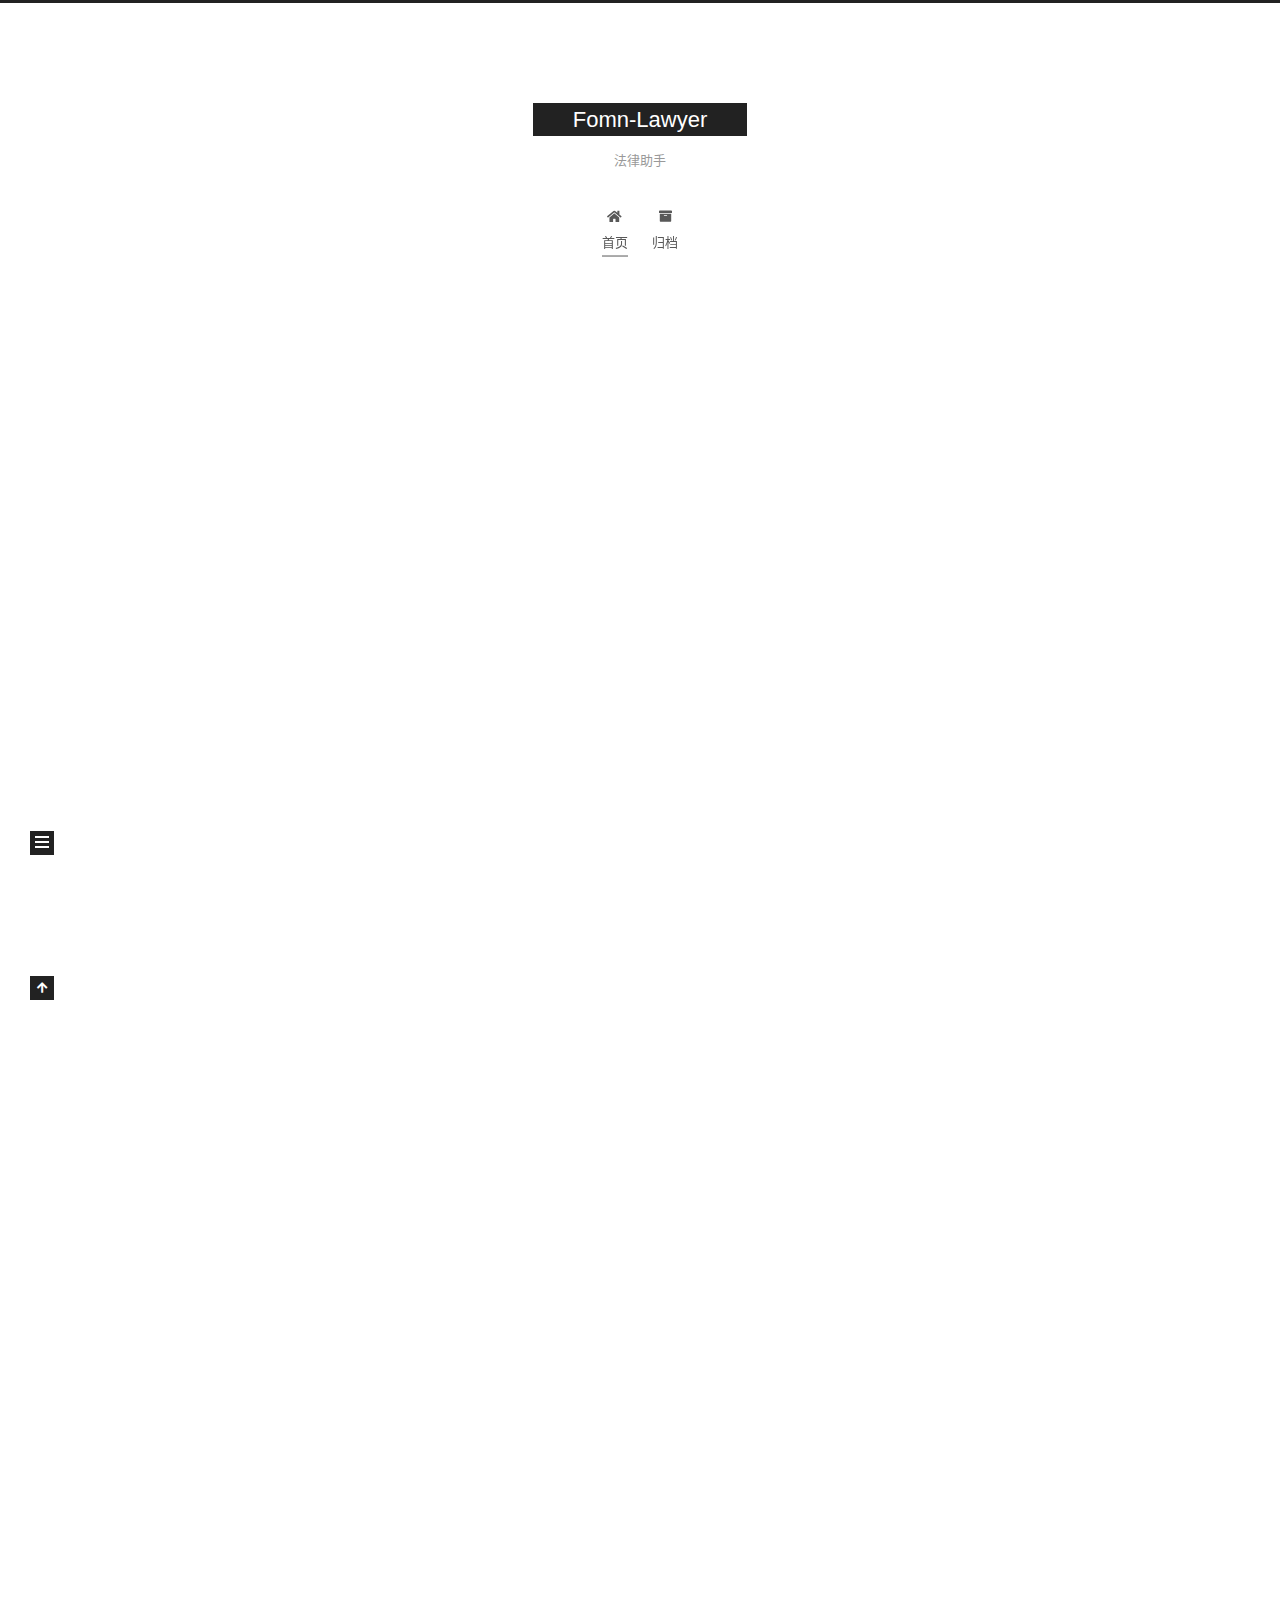
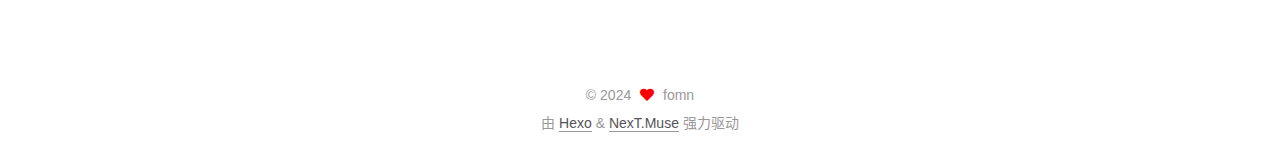
==== commit 6d8f8871: "Site updated: 2024-03-28 13:17:07" ====
--- a/index.html
+++ b/index.html
@@ -1,5 +1,5 @@
 <!DOCTYPE html>
-<html lang="zh-Hans">
+<html lang="zh-CN">
 <head>
   <meta charset="UTF-8">
 <meta name="viewport" content="width=device-width, initial-scale=1, maximum-scale=2">
@@ -24,8 +24,8 @@
 <meta property="og:title" content="Fomn-Lawyer">
 <meta property="og:url" content="https://fomn-lawyer.github.io/index.html">
 <meta property="og:site_name" content="Fomn-Lawyer">
-<meta property="og:locale">
-<meta property="article:author" content="John Doe">
+<meta property="og:locale" content="zh_CN">
+<meta property="article:author" content="fomn">
 <meta name="twitter:card" content="summary">
 
 <link rel="canonical" href="https://fomn-lawyer.github.io/">
@@ -37,7 +37,7 @@
     sidebar: "",
     isHome : true,
     isPost : false,
-    lang   : 'zh-Hans'
+    lang   : 'zh-CN'
   };
 </script>
 
@@ -81,7 +81,7 @@
     <header class="header" itemscope itemtype="http://schema.org/WPHeader">
       <div class="header-inner"><div class="site-brand-container">
   <div class="site-nav-toggle">
-    <div class="toggle" aria-label="تشغيل شريط التصفح">
+    <div class="toggle" aria-label="切换导航栏">
       <span class="toggle-line toggle-line-first"></span>
       <span class="toggle-line toggle-line-middle"></span>
       <span class="toggle-line toggle-line-last"></span>
@@ -111,12 +111,12 @@
   <ul id="menu" class="main-menu menu">
         <li class="menu-item menu-item-home">
 
-    <a href="/" rel="section"><i class="fa fa-home fa-fw"></i>Home</a>
+    <a href="/" rel="section"><i class="fa fa-home fa-fw"></i>首页</a>
 
   </li>
         <li class="menu-item menu-item-archives">
 
-    <a href="/archives/" rel="section"><i class="fa fa-archive fa-fw"></i>الأرشيفات</a>
+    <a href="/archives/" rel="section"><i class="fa fa-archive fa-fw"></i>归档</a>
 
   </li>
   </ul>
@@ -145,12 +145,12 @@
       
   
   
-  <article itemscope itemtype="http://schema.org/Article" class="post-block" lang="zh-Hans">
+  <article itemscope itemtype="http://schema.org/Article" class="post-block" lang="zh-CN">
     <link itemprop="mainEntityOfPage" href="https://fomn-lawyer.github.io/2024/03/28/%E6%B5%8B%E8%AF%95%E6%96%87%E7%AB%A0/">
 
     <span hidden itemprop="author" itemscope itemtype="http://schema.org/Person">
       <meta itemprop="image" content="/images/avatar.gif">
-      <meta itemprop="name" content="John Doe">
+      <meta itemprop="name" content="fomn">
       <meta itemprop="description" content="">
     </span>
 
@@ -168,9 +168,9 @@
               <span class="post-meta-item-icon">
                 <i class="far fa-calendar"></i>
               </span>
-              <span class="post-meta-item-text">نُشر في</span>
-
-              <time title="أُنشأ: 2024-03-28 12:05:07" itemprop="dateCreated datePublished" datetime="2024-03-28T12:05:07+08:00">2024-03-28</time>
+              <span class="post-meta-item-text">发表于</span>
+
+              <time title="创建时间：2024-03-28 12:05:07" itemprop="dateCreated datePublished" datetime="2024-03-28T12:05:07+08:00">2024-03-28</time>
             </span>
 
           
@@ -202,12 +202,12 @@
       
   
   
-  <article itemscope itemtype="http://schema.org/Article" class="post-block" lang="zh-Hans">
+  <article itemscope itemtype="http://schema.org/Article" class="post-block" lang="zh-CN">
     <link itemprop="mainEntityOfPage" href="https://fomn-lawyer.github.io/2024/03/28/hello-world/">
 
     <span hidden itemprop="author" itemscope itemtype="http://schema.org/Person">
       <meta itemprop="image" content="/images/avatar.gif">
-      <meta itemprop="name" content="John Doe">
+      <meta itemprop="name" content="fomn">
       <meta itemprop="description" content="">
     </span>
 
@@ -225,9 +225,9 @@
               <span class="post-meta-item-icon">
                 <i class="far fa-calendar"></i>
               </span>
-              <span class="post-meta-item-text">نُشر في</span>
-
-              <time title="أُنشأ: 2024-03-28 11:51:41" itemprop="dateCreated datePublished" datetime="2024-03-28T11:51:41+08:00">2024-03-28</time>
+              <span class="post-meta-item-text">发表于</span>
+
+              <time title="创建时间：2024-03-28 11:51:41" itemprop="dateCreated datePublished" datetime="2024-03-28T11:51:41+08:00">2024-03-28</time>
             </span>
 
           
@@ -313,10 +313,10 @@
 
       <ul class="sidebar-nav motion-element">
         <li class="sidebar-nav-toc">
-          المحتويات
+          文章目录
         </li>
         <li class="sidebar-nav-overview">
-          عام
+          站点概览
         </li>
       </ul>
 
@@ -327,7 +327,7 @@
 
       <div class="site-overview-wrap sidebar-panel">
         <div class="site-author motion-element" itemprop="author" itemscope itemtype="http://schema.org/Person">
-  <p class="site-author-name" itemprop="name">John Doe</p>
+  <p class="site-author-name" itemprop="name">fomn</p>
   <div class="site-description" itemprop="description"></div>
 </div>
 <div class="site-state-wrap motion-element">
@@ -336,7 +336,7 @@
           <a href="/archives/">
         
           <span class="site-state-item-count">2</span>
-          <span class="site-state-item-name">المقالات</span>
+          <span class="site-state-item-name">日志</span>
         </a>
       </div>
   </nav>
@@ -367,9 +367,9 @@
   <span class="with-love">
     <i class="fa fa-heart"></i>
   </span>
-  <span class="author" itemprop="copyrightHolder">John Doe</span>
+  <span class="author" itemprop="copyrightHolder">fomn</span>
 </div>
-  <div class="powered-by">تطبيق الموقع <a href="https://hexo.io/" class="theme-link" rel="noopener" target="_blank">Hexo</a> & <a href="https://muse.theme-next.org/" class="theme-link" rel="noopener" target="_blank">NexT.Muse</a>
+  <div class="powered-by">由 <a href="https://hexo.io/" class="theme-link" rel="noopener" target="_blank">Hexo</a> & <a href="https://muse.theme-next.org/" class="theme-link" rel="noopener" target="_blank">NexT.Muse</a> 强力驱动
   </div>
 
         
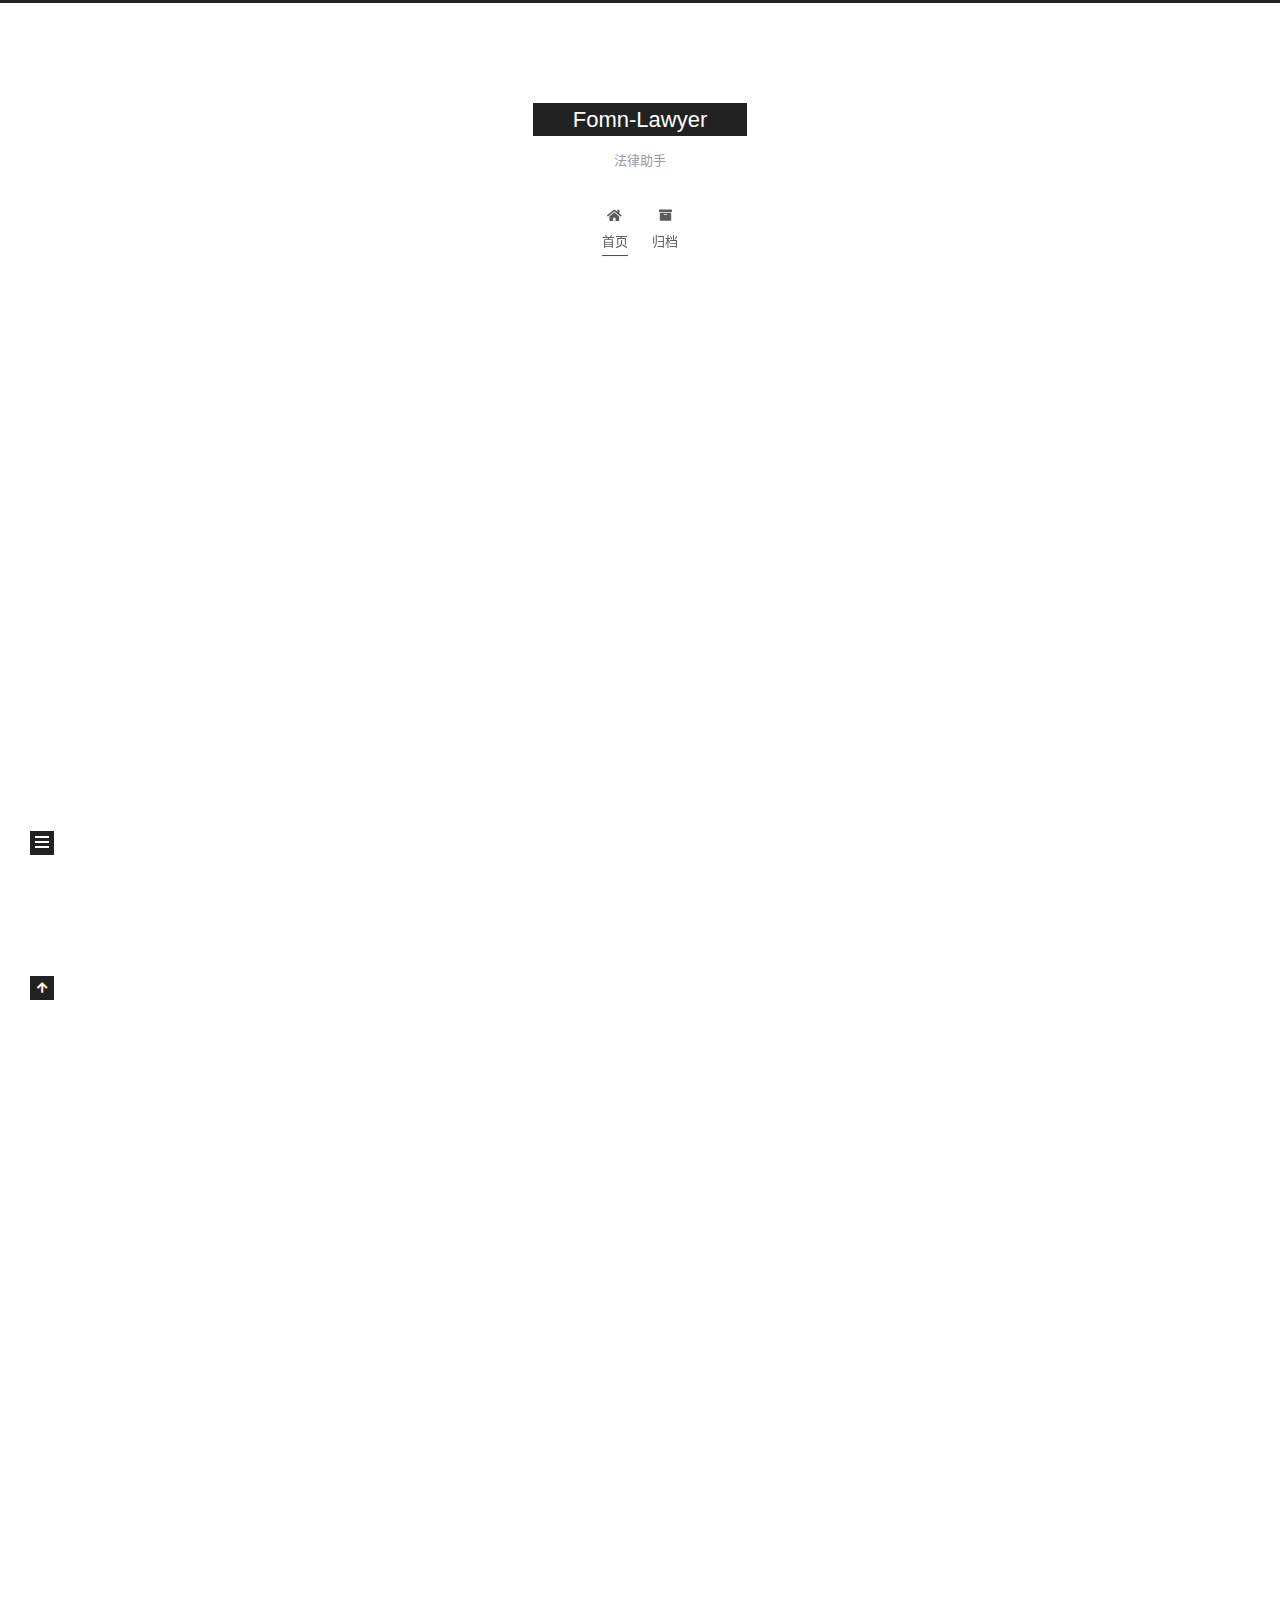
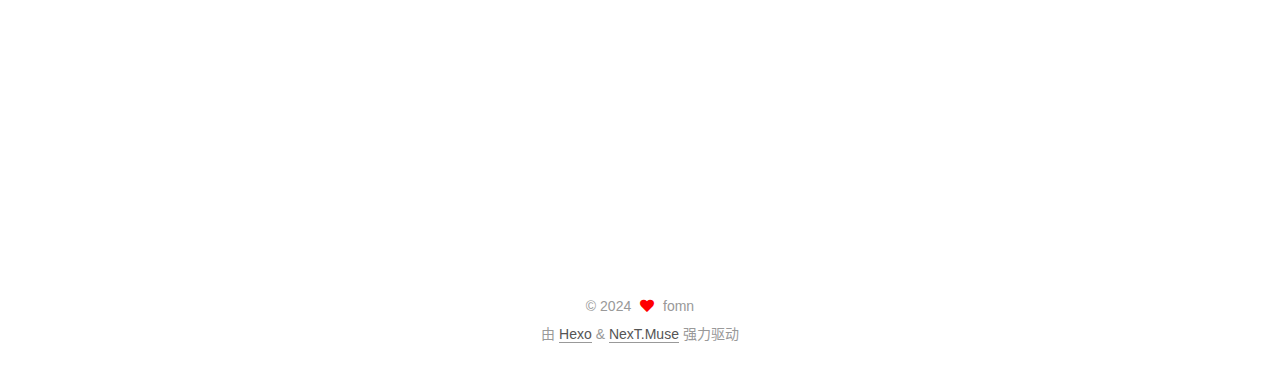
==== commit 1bfcfb87: "Site updated: 2024-03-28 14:08:02" ====
--- a/index.html
+++ b/index.html
@@ -142,6 +142,63 @@
 
           <div class="content index posts-expand">
             
+      
+  
+  
+  <article itemscope itemtype="http://schema.org/Article" class="post-block" lang="zh-CN">
+    <link itemprop="mainEntityOfPage" href="https://fomn-lawyer.github.io/2024/03/28/%E7%AB%8B%E6%A1%88%E6%8C%87%E5%AF%BC%E6%89%8B%E5%86%8C/">
+
+    <span hidden itemprop="author" itemscope itemtype="http://schema.org/Person">
+      <meta itemprop="image" content="/images/avatar.gif">
+      <meta itemprop="name" content="fomn">
+      <meta itemprop="description" content="">
+    </span>
+
+    <span hidden itemprop="publisher" itemscope itemtype="http://schema.org/Organization">
+      <meta itemprop="name" content="Fomn-Lawyer">
+    </span>
+      <header class="post-header">
+        <h2 class="post-title" itemprop="name headline">
+          
+            <a href="/2024/03/28/%E7%AB%8B%E6%A1%88%E6%8C%87%E5%AF%BC%E6%89%8B%E5%86%8C/" class="post-title-link" itemprop="url">立案指导手册</a>
+        </h2>
+
+        <div class="post-meta">
+            <span class="post-meta-item">
+              <span class="post-meta-item-icon">
+                <i class="far fa-calendar"></i>
+              </span>
+              <span class="post-meta-item-text">发表于</span>
+
+              <time title="创建时间：2024-03-28 14:04:26" itemprop="dateCreated datePublished" datetime="2024-03-28T14:04:26+08:00">2024-03-28</time>
+            </span>
+
+          
+
+        </div>
+      </header>
+
+    
+    
+    
+    <div class="post-body" itemprop="articleBody">
+
+      
+          
+      
+    </div>
+
+    
+    
+    
+      <footer class="post-footer">
+        <div class="post-eof"></div>
+      </footer>
+  </article>
+  
+  
+  
+
       
   
   
@@ -335,7 +392,7 @@
       <div class="site-state-item site-state-posts">
           <a href="/archives/">
         
-          <span class="site-state-item-count">2</span>
+          <span class="site-state-item-count">3</span>
           <span class="site-state-item-name">日志</span>
         </a>
       </div>
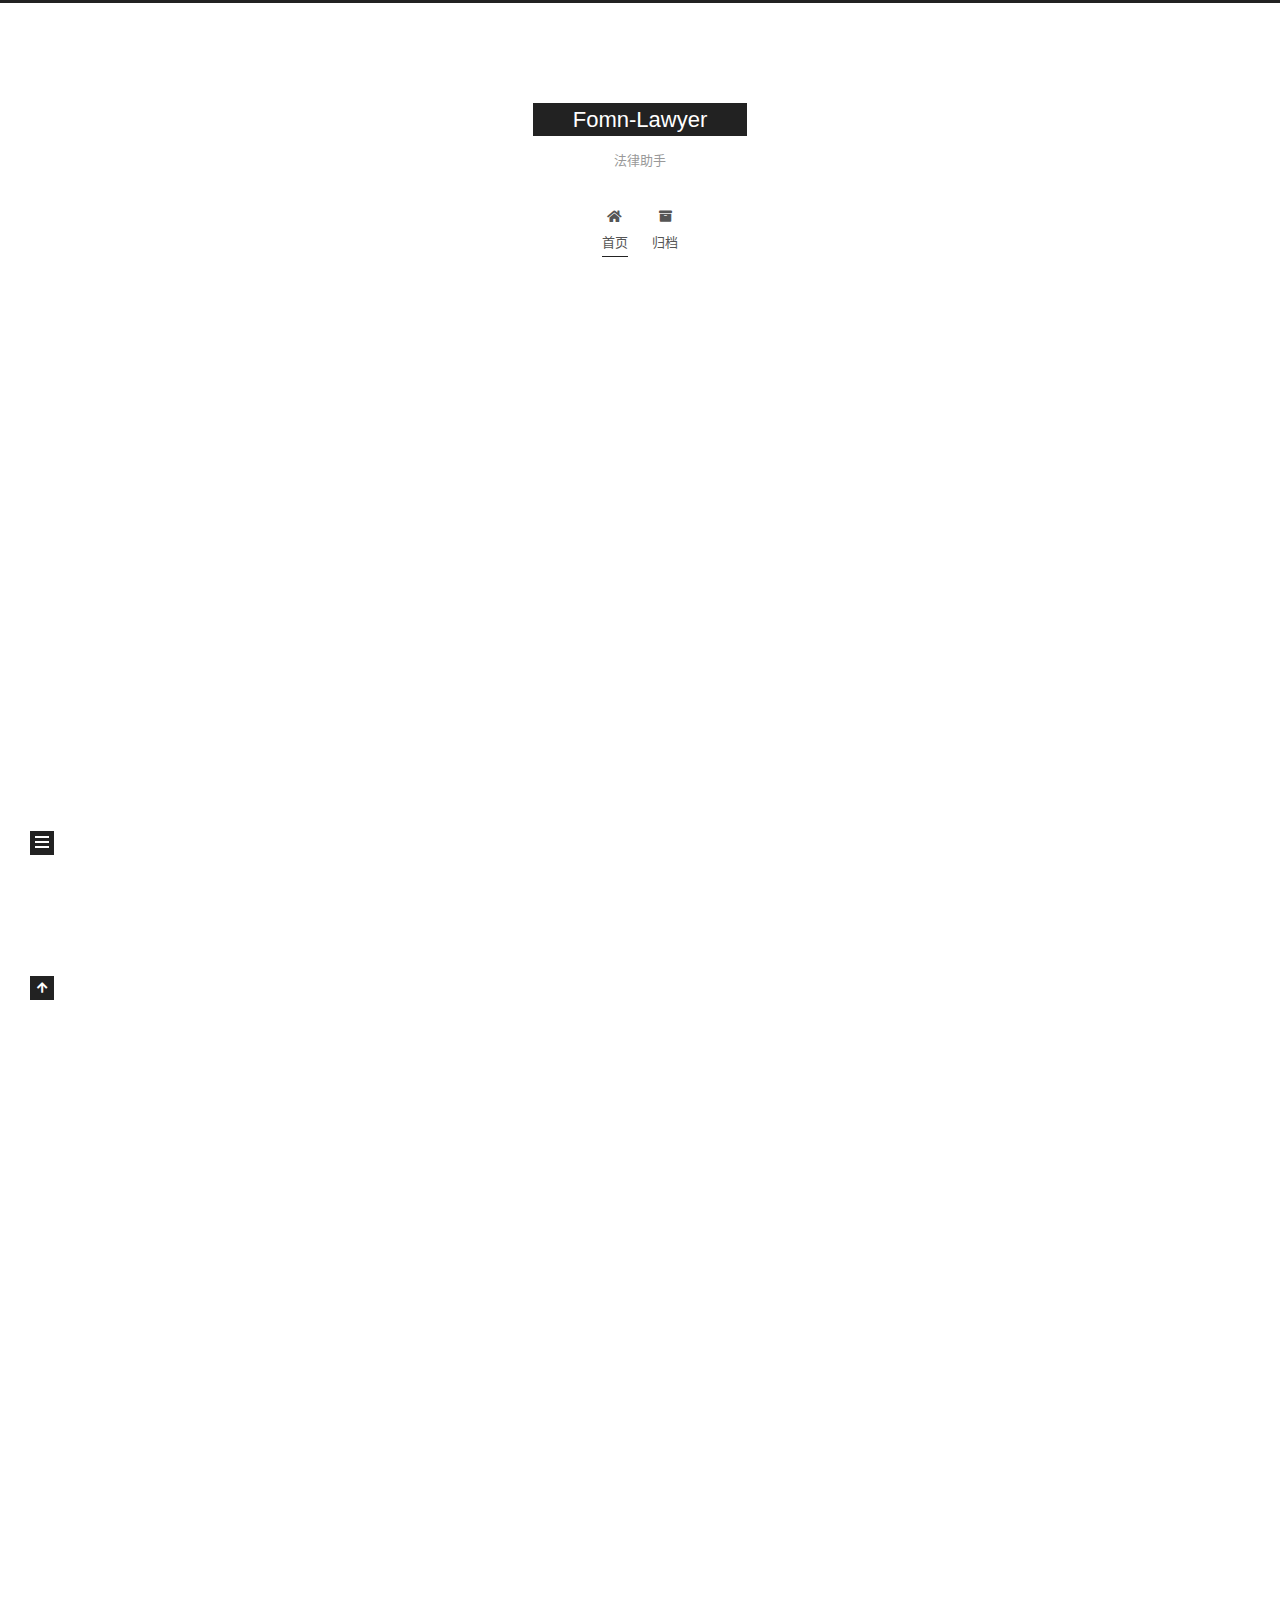
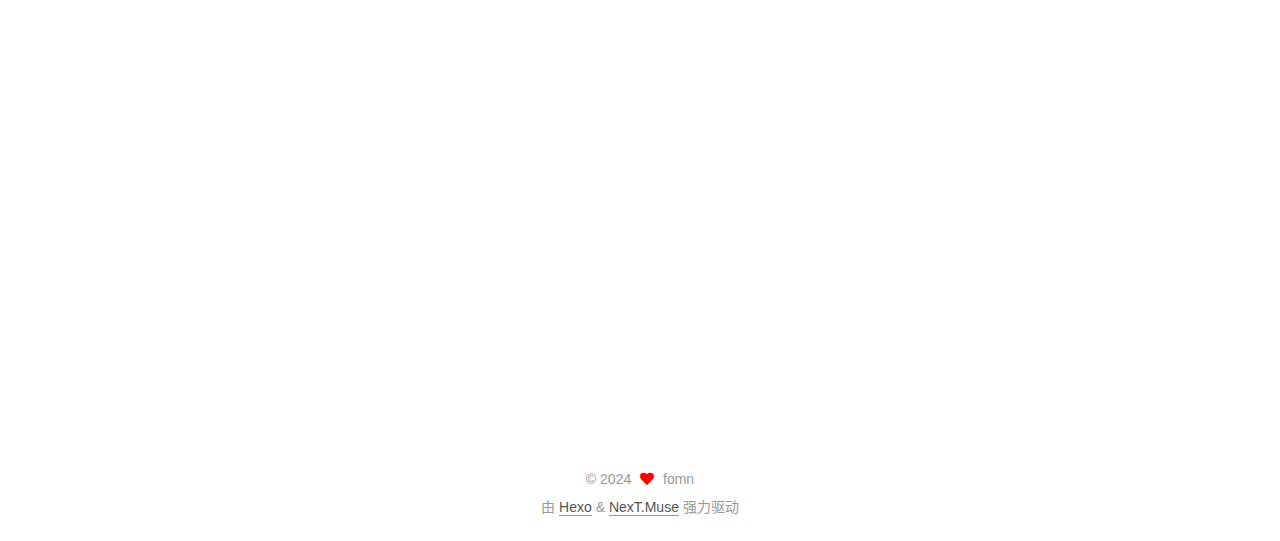
==== commit 5cb764fb: "Site updated: 2024-03-28 14:41:16" ====
--- a/index.html
+++ b/index.html
@@ -169,8 +169,9 @@
                 <i class="far fa-calendar"></i>
               </span>
               <span class="post-meta-item-text">发表于</span>
-
-              <time title="创建时间：2024-03-28 14:04:26" itemprop="dateCreated datePublished" datetime="2024-03-28T14:04:26+08:00">2024-03-28</time>
+              
+
+              <time title="创建时间：2024-03-28 14:04:26 / 修改时间：14:36:42" itemprop="dateCreated datePublished" datetime="2024-03-28T14:04:26+08:00">2024-03-28</time>
             </span>
 
           
@@ -184,7 +185,15 @@
     <div class="post-body" itemprop="articleBody">
 
       
-          
+          有东西被加密了, 请输入密码查看.
+          <!--noindex-->
+            <div class="post-button">
+              <a class="btn" href="/2024/03/28/%E7%AB%8B%E6%A1%88%E6%8C%87%E5%AF%BC%E6%89%8B%E5%86%8C/#more" rel="contents">
+                阅读全文 &raquo;
+              </a>
+            </div>
+          <!--/noindex-->
+        
       
     </div>
 
--- a/css/main.css
+++ b/css/main.css
@@ -1168,7 +1168,7 @@
 }
 .links-of-author a::before,
 .links-of-author span.exturl::before {
-  background: #d739a4;
+  background: #e8f624;
   border-radius: 50%;
   content: ' ';
   display: inline-block;
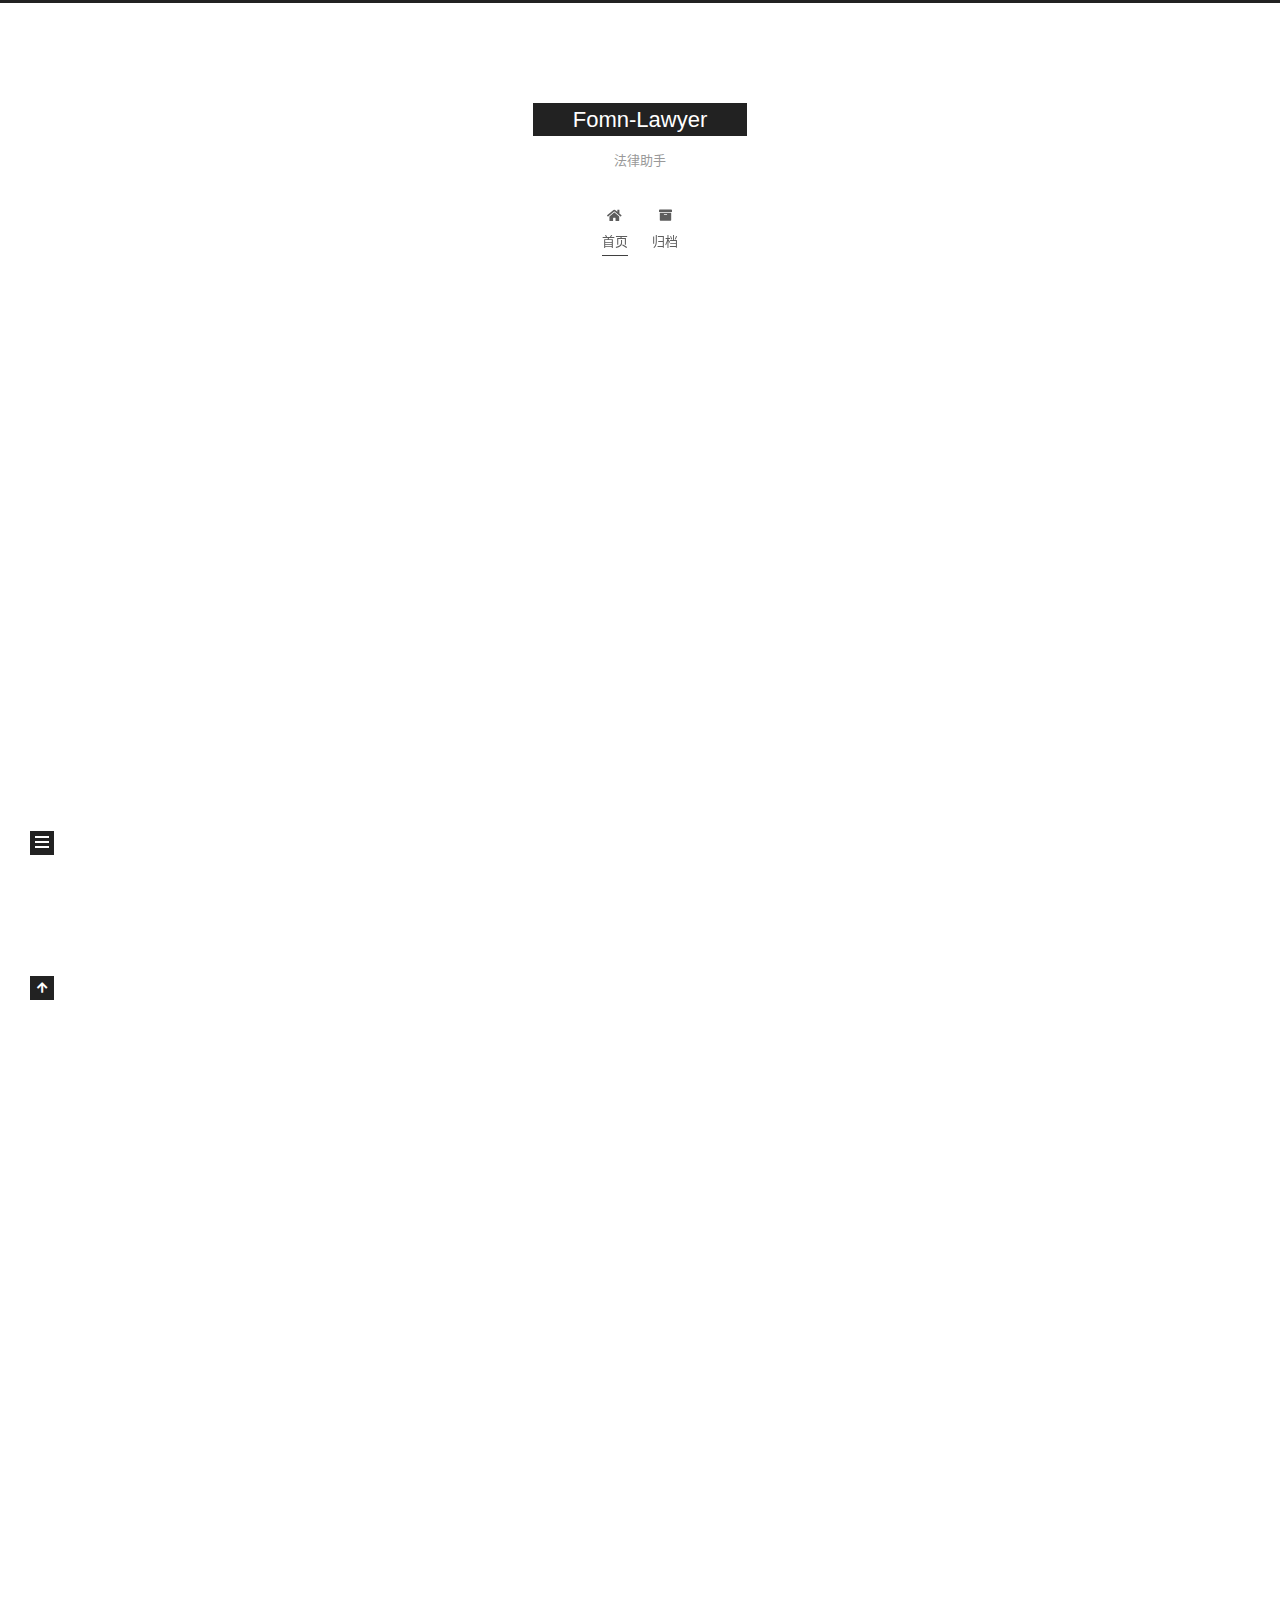
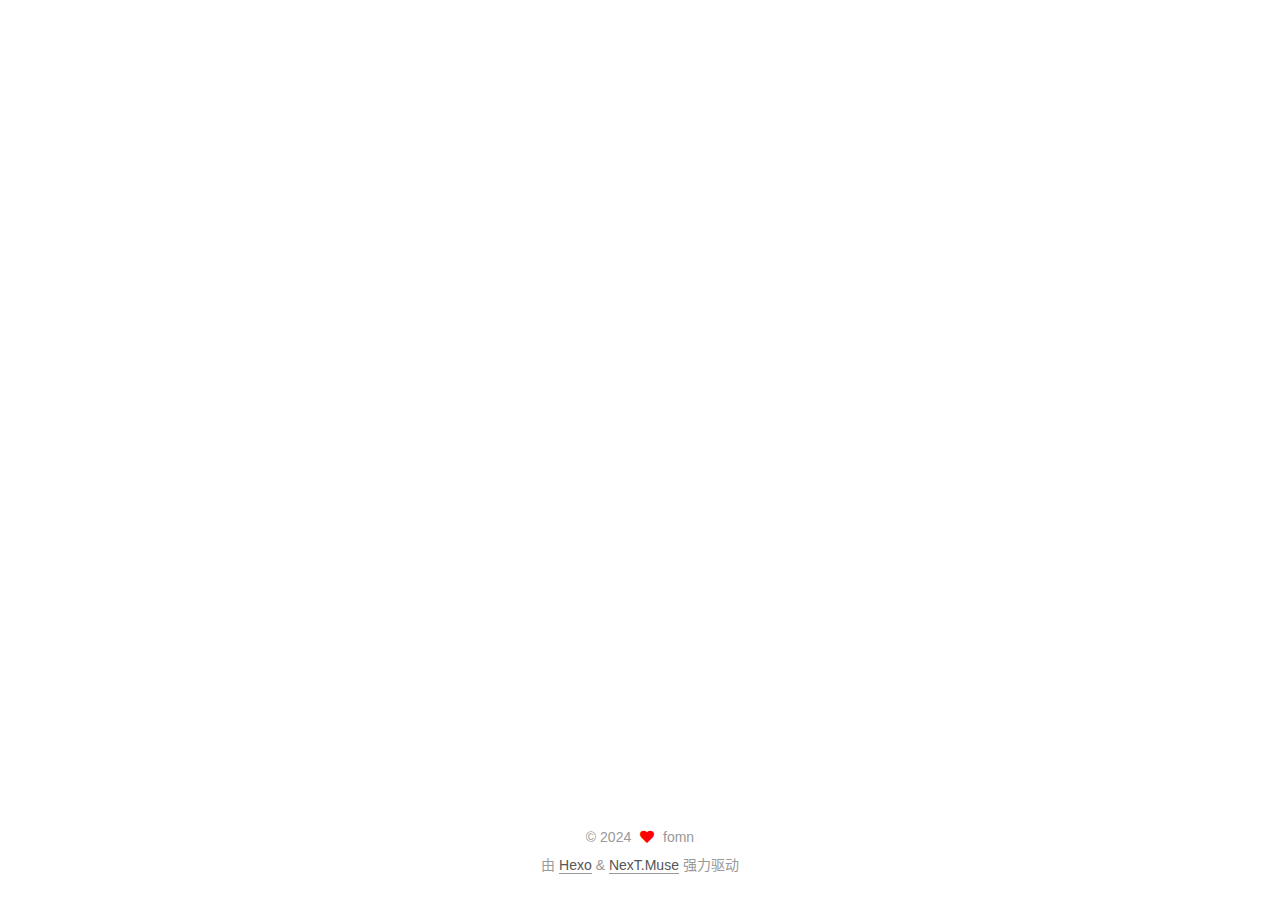
==== commit 1aa481c1: "Site updated: 2024-03-28 15:40:58" ====
--- a/index.html
+++ b/index.html
@@ -171,7 +171,7 @@
               <span class="post-meta-item-text">发表于</span>
               
 
-              <time title="创建时间：2024-03-28 14:04:26 / 修改时间：14:36:42" itemprop="dateCreated datePublished" datetime="2024-03-28T14:04:26+08:00">2024-03-28</time>
+              <time title="创建时间：2024-03-28 14:04:26 / 修改时间：15:07:57" itemprop="dateCreated datePublished" datetime="2024-03-28T14:04:26+08:00">2024-03-28</time>
             </span>
 
           
@@ -235,8 +235,9 @@
                 <i class="far fa-calendar"></i>
               </span>
               <span class="post-meta-item-text">发表于</span>
-
-              <time title="创建时间：2024-03-28 12:05:07" itemprop="dateCreated datePublished" datetime="2024-03-28T12:05:07+08:00">2024-03-28</time>
+              
+
+              <time title="创建时间：2024-03-28 12:05:07 / 修改时间：15:36:02" itemprop="dateCreated datePublished" datetime="2024-03-28T12:05:07+08:00">2024-03-28</time>
             </span>
 
           
@@ -250,7 +251,8 @@
     <div class="post-body" itemprop="articleBody">
 
       
-          
+          <h1 id="测试账号"><a href="#测试账号" class="headerlink" title="测试账号"></a>测试账号</h1><img src="/2024/03/28/%E6%B5%8B%E8%AF%95%E6%96%87%E7%AB%A0/360%E6%88%AA%E5%9B%BE20240328150619-1711611355245-1.png" class="" title="360截图20240328150619">
+
       
     </div>
 
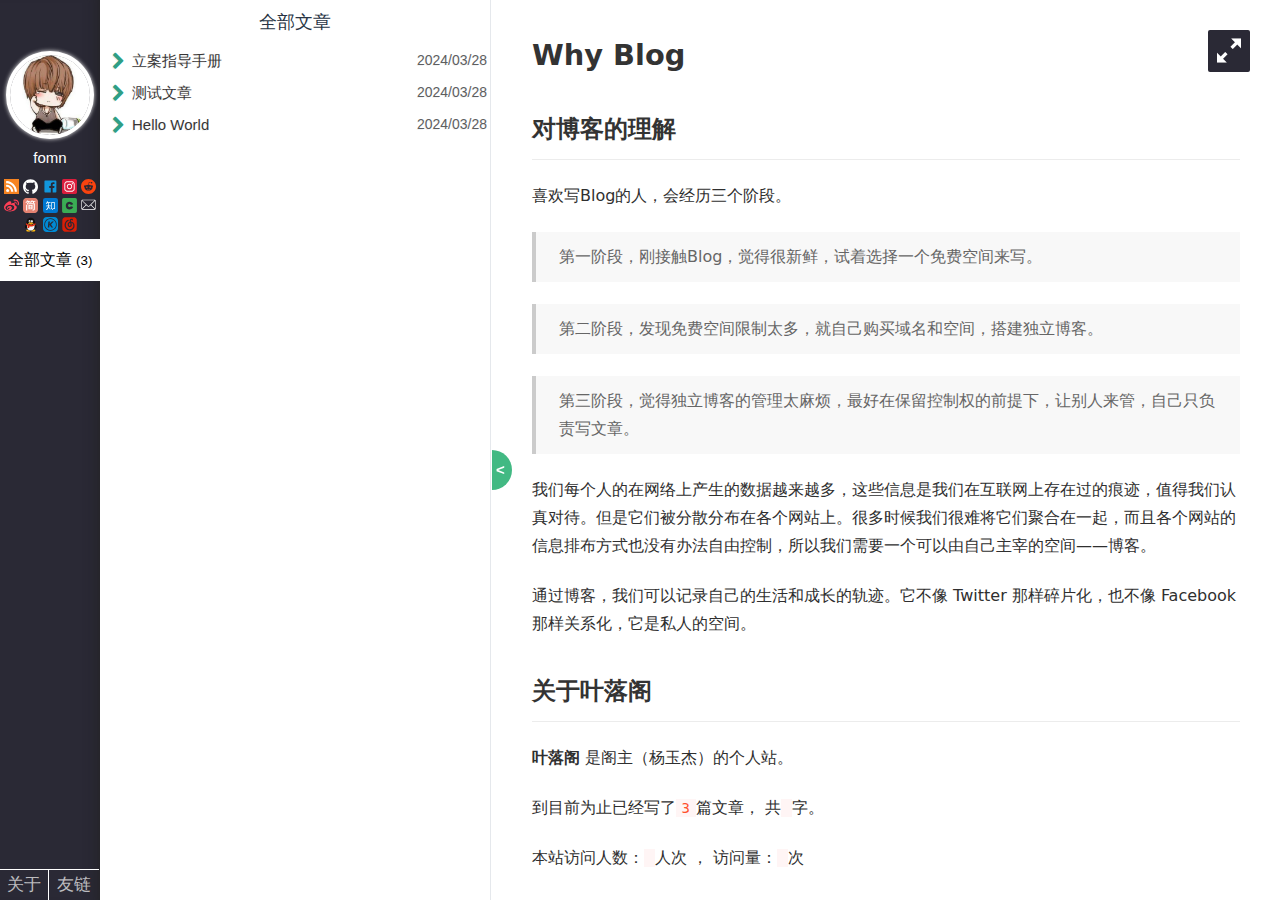
==== commit af81b355: "Site updated: 2024-03-28 16:09:16" ====
--- a/index.html
+++ b/index.html
@@ -1,495 +1,586 @@
 <!DOCTYPE html>
-<html lang="zh-CN">
+<html>
 <head>
-  <meta charset="UTF-8">
-<meta name="viewport" content="width=device-width, initial-scale=1, maximum-scale=2">
-<meta name="theme-color" content="#222">
-<meta name="generator" content="Hexo 7.1.1">
-  <link rel="apple-touch-icon" sizes="180x180" href="/images/apple-touch-icon-next.png">
-  <link rel="icon" type="image/png" sizes="32x32" href="/images/favicon-32x32-next.png">
-  <link rel="icon" type="image/png" sizes="16x16" href="/images/favicon-16x16-next.png">
-  <link rel="mask-icon" href="/images/logo.svg" color="#222">
-
-<link rel="stylesheet" href="/css/main.css">
-
-
-<link rel="stylesheet" href="/lib/font-awesome/css/all.min.css">
-
-<script id="hexo-configurations">
-    var NexT = window.NexT || {};
-    var CONFIG = {"hostname":"fomn-lawyer.github.io","root":"/","scheme":"Muse","version":"7.8.0","exturl":false,"sidebar":{"position":"left","display":"post","padding":18,"offset":12,"onmobile":false},"copycode":{"enable":false,"show_result":false,"style":null},"back2top":{"enable":true,"sidebar":false,"scrollpercent":false},"bookmark":{"enable":false,"color":"#222","save":"auto"},"fancybox":false,"mediumzoom":false,"lazyload":false,"pangu":false,"comments":{"style":"tabs","active":null,"storage":true,"lazyload":false,"nav":null},"algolia":{"hits":{"per_page":10},"labels":{"input_placeholder":"Search for Posts","hits_empty":"We didn't find any results for the search: ${query}","hits_stats":"${hits} results found in ${time} ms"}},"localsearch":{"enable":false,"trigger":"auto","top_n_per_article":1,"unescape":false,"preload":false},"motion":{"enable":true,"async":false,"transition":{"post_block":"fadeIn","post_header":"slideDownIn","post_body":"slideDownIn","coll_header":"slideLeftIn","sidebar":"slideUpIn"}}};
-  </script>
-
-  <meta property="og:type" content="website">
-<meta property="og:title" content="Fomn-Lawyer">
-<meta property="og:url" content="https://fomn-lawyer.github.io/index.html">
+  <meta charset="utf-8">
+  <title>Fomn-Lawyer</title>
+  <meta name="keywords" content="">
+  <meta name="description" content="Fomn-Lawyer">
+    <meta name="viewport" content="width=device-width, initial-scale=1, maximum-scale=1">
+<meta name="description" content="有东西被加密了, 请输入密码查看.">
+<meta property="og:type" content="article">
+<meta property="og:title" content="立案指导手册">
+<meta property="og:url" content="https://fomn-lawyer.github.io/2024/03/28/%E7%AB%8B%E6%A1%88%E6%8C%87%E5%AF%BC%E6%89%8B%E5%86%8C/index.html">
 <meta property="og:site_name" content="Fomn-Lawyer">
+<meta property="og:description" content="有东西被加密了, 请输入密码查看.">
 <meta property="og:locale" content="zh_CN">
+<meta property="article:published_time" content="2024-03-28T06:04:26.000Z">
+<meta property="article:modified_time" content="2024-03-28T07:07:57.226Z">
 <meta property="article:author" content="fomn">
 <meta name="twitter:card" content="summary">
 
-<link rel="canonical" href="https://fomn-lawyer.github.io/">
-
-
-<script id="page-configurations">
-  // https://hexo.io/docs/variables.html
-  CONFIG.page = {
-    sidebar: "",
-    isHome : true,
-    isPost : false,
-    lang   : 'zh-CN'
-  };
+
+<link rel="icon" href="/img/avatar.jpg">
+
+<link href="/css/style.css?v=1.1.0" rel="stylesheet">
+
+<link href="/css/hl_theme/atom-light.css?v=1.1.0" rel="stylesheet">
+
+<link href="//cdn.jsdelivr.net/npm/animate.css@4.1.0/animate.min.css" rel="stylesheet">
+
+<script src="//cdn.jsdelivr.net/npm/jquery@3.5.1/dist/jquery.min.js"></script>
+<script src="/js/titleTip.js?v=1.1.0" ></script>
+
+<script src="//cdn.jsdelivr.net/npm/highlightjs@9.16.2/highlight.pack.min.js"></script>
+<script>
+    hljs.initHighlightingOnLoad();
 </script>
 
-  <title>Fomn-Lawyer</title>
-  
-
-
-
-
-
-
-  <noscript>
-  <style>
-  .use-motion .brand,
-  .use-motion .menu-item,
-  .sidebar-inner,
-  .use-motion .post-block,
-  .use-motion .pagination,
-  .use-motion .comments,
-  .use-motion .post-header,
-  .use-motion .post-body,
-  .use-motion .collection-header { opacity: initial; }
-
-  .use-motion .site-title,
-  .use-motion .site-subtitle {
-    opacity: initial;
-    top: initial;
-  }
-
-  .use-motion .logo-line-before i { left: initial; }
-  .use-motion .logo-line-after i { right: initial; }
-  </style>
-</noscript>
-
-</head>
-
-<body itemscope itemtype="http://schema.org/WebPage">
-  <div class="container use-motion">
-    <div class="headband"></div>
-
-    <header class="header" itemscope itemtype="http://schema.org/WPHeader">
-      <div class="header-inner"><div class="site-brand-container">
-  <div class="site-nav-toggle">
-    <div class="toggle" aria-label="切换导航栏">
-      <span class="toggle-line toggle-line-first"></span>
-      <span class="toggle-line toggle-line-middle"></span>
-      <span class="toggle-line toggle-line-last"></span>
-    </div>
-  </div>
-
-  <div class="site-meta">
-
-    <a href="/" class="brand" rel="start">
-      <span class="logo-line-before"><i></i></span>
-      <h1 class="site-title">Fomn-Lawyer</h1>
-      <span class="logo-line-after"><i></i></span>
-    </a>
-      <p class="site-subtitle" itemprop="description">法律助手</p>
-  </div>
-
-  <div class="site-nav-right">
-    <div class="toggle popup-trigger">
-    </div>
-  </div>
-</div>
-
-
-
-
-<nav class="site-nav">
-  <ul id="menu" class="main-menu menu">
-        <li class="menu-item menu-item-home">
-
-    <a href="/" rel="section"><i class="fa fa-home fa-fw"></i>首页</a>
-
-  </li>
-        <li class="menu-item menu-item-archives">
-
-    <a href="/archives/" rel="section"><i class="fa fa-archive fa-fw"></i>归档</a>
-
-  </li>
-  </ul>
-</nav>
-
-
-
-
-</div>
-    </header>
-
-    
-  <div class="back-to-top">
-    <i class="fa fa-arrow-up"></i>
-    <span>0%</span>
-  </div>
-
-
-    <main class="main">
-      <div class="main-inner">
-        <div class="content-wrap">
-          
-
-          <div class="content index posts-expand">
-            
-      
-  
-  
-  <article itemscope itemtype="http://schema.org/Article" class="post-block" lang="zh-CN">
-    <link itemprop="mainEntityOfPage" href="https://fomn-lawyer.github.io/2024/03/28/%E7%AB%8B%E6%A1%88%E6%8C%87%E5%AF%BC%E6%89%8B%E5%86%8C/">
-
-    <span hidden itemprop="author" itemscope itemtype="http://schema.org/Person">
-      <meta itemprop="image" content="/images/avatar.gif">
-      <meta itemprop="name" content="fomn">
-      <meta itemprop="description" content="">
-    </span>
-
-    <span hidden itemprop="publisher" itemscope itemtype="http://schema.org/Organization">
-      <meta itemprop="name" content="Fomn-Lawyer">
-    </span>
-      <header class="post-header">
-        <h2 class="post-title" itemprop="name headline">
-          
-            <a href="/2024/03/28/%E7%AB%8B%E6%A1%88%E6%8C%87%E5%AF%BC%E6%89%8B%E5%86%8C/" class="post-title-link" itemprop="url">立案指导手册</a>
-        </h2>
-
-        <div class="post-meta">
-            <span class="post-meta-item">
-              <span class="post-meta-item-icon">
-                <i class="far fa-calendar"></i>
-              </span>
-              <span class="post-meta-item-text">发表于</span>
-              
-
-              <time title="创建时间：2024-03-28 14:04:26 / 修改时间：15:07:57" itemprop="dateCreated datePublished" datetime="2024-03-28T14:04:26+08:00">2024-03-28</time>
-            </span>
-
-          
-
-        </div>
-      </header>
-
-    
-    
-    
-    <div class="post-body" itemprop="articleBody">
-
-      
-          有东西被加密了, 请输入密码查看.
-          <!--noindex-->
-            <div class="post-button">
-              <a class="btn" href="/2024/03/28/%E7%AB%8B%E6%A1%88%E6%8C%87%E5%AF%BC%E6%89%8B%E5%86%8C/#more" rel="contents">
-                阅读全文 &raquo;
-              </a>
-            </div>
-          <!--/noindex-->
-        
-      
-    </div>
-
-    
-    
-    
-      <footer class="post-footer">
-        <div class="post-eof"></div>
-      </footer>
-  </article>
-  
-  
-  
-
-      
-  
-  
-  <article itemscope itemtype="http://schema.org/Article" class="post-block" lang="zh-CN">
-    <link itemprop="mainEntityOfPage" href="https://fomn-lawyer.github.io/2024/03/28/%E6%B5%8B%E8%AF%95%E6%96%87%E7%AB%A0/">
-
-    <span hidden itemprop="author" itemscope itemtype="http://schema.org/Person">
-      <meta itemprop="image" content="/images/avatar.gif">
-      <meta itemprop="name" content="fomn">
-      <meta itemprop="description" content="">
-    </span>
-
-    <span hidden itemprop="publisher" itemscope itemtype="http://schema.org/Organization">
-      <meta itemprop="name" content="Fomn-Lawyer">
-    </span>
-      <header class="post-header">
-        <h2 class="post-title" itemprop="name headline">
-          
-            <a href="/2024/03/28/%E6%B5%8B%E8%AF%95%E6%96%87%E7%AB%A0/" class="post-title-link" itemprop="url">测试文章</a>
-        </h2>
-
-        <div class="post-meta">
-            <span class="post-meta-item">
-              <span class="post-meta-item-icon">
-                <i class="far fa-calendar"></i>
-              </span>
-              <span class="post-meta-item-text">发表于</span>
-              
-
-              <time title="创建时间：2024-03-28 12:05:07 / 修改时间：15:36:02" itemprop="dateCreated datePublished" datetime="2024-03-28T12:05:07+08:00">2024-03-28</time>
-            </span>
-
-          
-
-        </div>
-      </header>
-
-    
-    
-    
-    <div class="post-body" itemprop="articleBody">
-
-      
-          <h1 id="测试账号"><a href="#测试账号" class="headerlink" title="测试账号"></a>测试账号</h1><img src="/2024/03/28/%E6%B5%8B%E8%AF%95%E6%96%87%E7%AB%A0/360%E6%88%AA%E5%9B%BE20240328150619-1711611355245-1.png" class="" title="360截图20240328150619">
-
-      
-    </div>
-
-    
-    
-    
-      <footer class="post-footer">
-        <div class="post-eof"></div>
-      </footer>
-  </article>
-  
-  
-  
-
-      
-  
-  
-  <article itemscope itemtype="http://schema.org/Article" class="post-block" lang="zh-CN">
-    <link itemprop="mainEntityOfPage" href="https://fomn-lawyer.github.io/2024/03/28/hello-world/">
-
-    <span hidden itemprop="author" itemscope itemtype="http://schema.org/Person">
-      <meta itemprop="image" content="/images/avatar.gif">
-      <meta itemprop="name" content="fomn">
-      <meta itemprop="description" content="">
-    </span>
-
-    <span hidden itemprop="publisher" itemscope itemtype="http://schema.org/Organization">
-      <meta itemprop="name" content="Fomn-Lawyer">
-    </span>
-      <header class="post-header">
-        <h2 class="post-title" itemprop="name headline">
-          
-            <a href="/2024/03/28/hello-world/" class="post-title-link" itemprop="url">Hello World</a>
-        </h2>
-
-        <div class="post-meta">
-            <span class="post-meta-item">
-              <span class="post-meta-item-icon">
-                <i class="far fa-calendar"></i>
-              </span>
-              <span class="post-meta-item-text">发表于</span>
-
-              <time title="创建时间：2024-03-28 11:51:41" itemprop="dateCreated datePublished" datetime="2024-03-28T11:51:41+08:00">2024-03-28</time>
-            </span>
-
-          
-
-        </div>
-      </header>
-
-    
-    
-    
-    <div class="post-body" itemprop="articleBody">
-
-      
-          <p>Welcome to <a target="_blank" rel="noopener" href="https://hexo.io/">Hexo</a>! This is your very first post. Check <a target="_blank" rel="noopener" href="https://hexo.io/docs/">documentation</a> for more info. If you get any problems when using Hexo, you can find the answer in <a target="_blank" rel="noopener" href="https://hexo.io/docs/troubleshooting.html">troubleshooting</a> or you can ask me on <a target="_blank" rel="noopener" href="https://github.com/hexojs/hexo/issues">GitHub</a>.</p>
-<h2 id="Quick-Start"><a href="#Quick-Start" class="headerlink" title="Quick Start"></a>Quick Start</h2><h3 id="Create-a-new-post"><a href="#Create-a-new-post" class="headerlink" title="Create a new post"></a>Create a new post</h3><figure class="highlight bash"><table><tr><td class="gutter"><pre><span class="line">1</span><br></pre></td><td class="code"><pre><span class="line">$ hexo new <span class="string">&quot;My New Post&quot;</span></span><br></pre></td></tr></table></figure>
-
-<p>More info: <a target="_blank" rel="noopener" href="https://hexo.io/docs/writing.html">Writing</a></p>
-<h3 id="Run-server"><a href="#Run-server" class="headerlink" title="Run server"></a>Run server</h3><figure class="highlight bash"><table><tr><td class="gutter"><pre><span class="line">1</span><br></pre></td><td class="code"><pre><span class="line">$ hexo server</span><br></pre></td></tr></table></figure>
-
-<p>More info: <a target="_blank" rel="noopener" href="https://hexo.io/docs/server.html">Server</a></p>
-<h3 id="Generate-static-files"><a href="#Generate-static-files" class="headerlink" title="Generate static files"></a>Generate static files</h3><figure class="highlight bash"><table><tr><td class="gutter"><pre><span class="line">1</span><br></pre></td><td class="code"><pre><span class="line">$ hexo generate</span><br></pre></td></tr></table></figure>
-
-<p>More info: <a target="_blank" rel="noopener" href="https://hexo.io/docs/generating.html">Generating</a></p>
-<h3 id="Deploy-to-remote-sites"><a href="#Deploy-to-remote-sites" class="headerlink" title="Deploy to remote sites"></a>Deploy to remote sites</h3><figure class="highlight bash"><table><tr><td class="gutter"><pre><span class="line">1</span><br></pre></td><td class="code"><pre><span class="line">$ hexo deploy</span><br></pre></td></tr></table></figure>
-
-<p>More info: <a target="_blank" rel="noopener" href="https://hexo.io/docs/one-command-deployment.html">Deployment</a></p>
-
-      
-    </div>
-
-    
-    
-    
-      <footer class="post-footer">
-        <div class="post-eof"></div>
-      </footer>
-  </article>
-  
-  
-  
-
-
-  
-
-
-
-          </div>
-          
-
+<script src="//cdn.jsdelivr.net/npm/nprogress@0.2.0/nprogress.min.js"></script>
+
+
+
+<script src="//cdn.jsdelivr.net/npm/jquery.cookie@1.4.1/jquery.cookie.min.js" ></script>
+
+<script src="/js/iconfont.js?v=1.1.0" ></script>
+
+<meta name="generator" content="Hexo 7.1.1"></head>
+<div style="display: none">
+  <input class="theme_disqus_on" value="false">
+  <input class="theme_preload_comment" value="">
+  <input class="theme_blog_path" value="">
+  <input id="theme_shortcut" value="true" />
+  <input id="theme_highlight_on" value="true" />
+  <input id="theme_code_copy" value="true" />
+</div>
+
+
+
+<body>
+<aside class="nav mobile">
+    <div class="nav-left">
+        <a href="/"
+   class="avatar_target">
+    <img class="avatar"
+         src="/img/avatar.jpg"/>
+</a>
+<div class="author">
+    <span>fomn</span>
+</div>
+
+<div class="icon">
+    
+        
+            <a title="rss"
+               href="/atom.xml"
+               target="_blank">
+                
+                    <svg class="iconfont-svg" aria-hidden="true">
+                        <use xlink:href="#icon-rss"></use>
+                    </svg>
+                
+            </a>
+        
+    
+        
+            <a title="github"
+               href="https://github.com/yelog"
+               target="_blank">
+                
+                    <svg class="iconfont-svg" aria-hidden="true">
+                        <use xlink:href="#icon-github"></use>
+                    </svg>
+                
+            </a>
+        
+    
+        
+            <a title="facebook"
+               href="https://www.facebook.com/faker.tops"
+               target="_blank">
+                
+                    <svg class="iconfont-svg" aria-hidden="true">
+                        <use xlink:href="#icon-facebook"></use>
+                    </svg>
+                
+            </a>
+        
+    
+        
+    
+        
+    
+        
+            <a title="instagram"
+               href="https://www.facebook.com/faker.tops"
+               target="_blank">
+                
+                    <svg class="iconfont-svg" aria-hidden="true">
+                        <use xlink:href="#icon-instagram"></use>
+                    </svg>
+                
+            </a>
+        
+    
+        
+            <a title="reddit"
+               href="https://www.reddit.com/user/yelog/"
+               target="_blank">
+                
+                    <svg class="iconfont-svg" aria-hidden="true">
+                        <use xlink:href="#icon-reddit"></use>
+                    </svg>
+                
+            </a>
+        
+    
+        
+            <a title="weibo"
+               href="http://weibo.com/u/2307534817"
+               target="_blank">
+                
+                    <svg class="iconfont-svg" aria-hidden="true">
+                        <use xlink:href="#icon-weibo"></use>
+                    </svg>
+                
+            </a>
+        
+    
+        
+            <a title="jianshu"
+               href="https://www.jianshu.com/u/ff56736de7cf"
+               target="_blank">
+                
+                    <svg class="iconfont-svg" aria-hidden="true">
+                        <use xlink:href="#icon-jianshu"></use>
+                    </svg>
+                
+            </a>
+        
+    
+        
+            <a title="zhihu"
+               href="https://www.zhihu.com/people/jaytp/activities"
+               target="_blank">
+                
+                    <svg class="iconfont-svg" aria-hidden="true">
+                        <use xlink:href="#icon-zhihu"></use>
+                    </svg>
+                
+            </a>
+        
+    
+        
+    
+        
+            <a title="oschina"
+               href="https://my.oschina.net/yelog"
+               target="_blank">
+                
+                    <svg class="iconfont-svg" aria-hidden="true">
+                        <use xlink:href="#icon-oschina"></use>
+                    </svg>
+                
+            </a>
+        
+    
+        
+    
+        
+            <a title="email"
+               href="mailto:jaytp@qq.com"
+               target="_blank">
+                
+                    <svg class="iconfont-svg" aria-hidden="true">
+                        <use xlink:href="#icon-email"></use>
+                    </svg>
+                
+            </a>
+        
+    
+        
+            <a title="qq"
+               href="http://wpa.qq.com/msgrd?v=3&uin=872336115&site=qq&menu=yes"
+               target="_blank">
+                
+                    <svg class="iconfont-svg" aria-hidden="true">
+                        <use xlink:href="#icon-qq"></use>
+                    </svg>
+                
+            </a>
+        
+    
+        
+            <a title="kugou"
+               href="https://www.kugou.com/"
+               target="_blank">
+                
+                    <svg class="iconfont-svg" aria-hidden="true">
+                        <use xlink:href="#icon-kugou"></use>
+                    </svg>
+                
+            </a>
+        
+    
+        
+            <a title="neteasemusic"
+               href="https://music.163.com/#/user/home?id=88151013"
+               target="_blank">
+                
+                    <svg class="iconfont-svg" aria-hidden="true">
+                        <use xlink:href="#icon-neteasemusic"></use>
+                    </svg>
+                
+            </a>
+        
+    
+</div>
+
+
+
+
+
+<ul>
+    <li>
+        <div class="all active" data-rel="全部文章">全部文章
+            
+                <small>(3)</small>
+            
+        </div>
+    </li>
+    
+</ul>
+<div class="left-bottom">
+    <div class="menus">
+        
+            
+            
+            
+    </div>
+    <div>
+        
+            <a class="about  hasFriend  site_url"
+               
+               href="/about">关于</a>
+        
+        <a style="width: 50%"
+                
+                                           class="friends">友链</a>
+        
+    </div>
+</div>
+<input type="hidden" id="yelog_site_posts_number" value="3">
+
+<div style="display: none">
+    <span id="busuanzi_value_site_uv"></span>
+    <span id="busuanzi_value_site_pv"></span>
+</div>
+
+    </div>
+    <div class="nav-right">
+        <div class="friends-area">
+    <div class="friends-title">
+        友情链接
+        <i class="iconfont icon-left"></i>
+    </div>
+    <div class="friends-content">
+        <ul>
+            
+            <li><a target="_blank" href="http://yelog.org/">叶落阁</a></li>
+            
+        </ul>
+    </div>
+</div>
+        <div class="title-list">
+    <div class="right-top">
+        <div id="default-panel">
+            <i class="iconfont icon-search" data-title="搜索 快捷键 i"></i>
+            <div class="right-title">全部文章</div>
+            <i class="iconfont icon-file-tree" data-title="切换到大纲视图 快捷键 w"></i>
+        </div>
+        <div id="search-panel">
+            <i class="iconfont icon-left" data-title="返回"></i>
+            <input id="local-search-input" autocomplete="off"/>
+            <label class="border-line" for="input"></label>
+            <i class="iconfont icon-case-sensitive" data-title="大小写敏感"></i>
+            <i class="iconfont icon-tag" data-title="标签"></i>
+        </div>
+        <div id="outline-panel" style="display: none">
+            <div class="right-title">大纲</div>
+            <i class="iconfont icon-list" data-title="切换到文章列表"></i>
+        </div>
+    </div>
+
+    <div class="tags-list">
+    <input id="tag-search" />
+    <div class="tag-wrapper">
+        
+    </div>
+
+</div>
+
+    
+    <nav id="title-list-nav">
+        
+        
+        <a  class="全部文章 "
+           href="/2024/03/28/%E7%AB%8B%E6%A1%88%E6%8C%87%E5%AF%BC%E6%89%8B%E5%86%8C/"
+           data-tag=""
+           data-author="" >
+            <span class="post-title" title="立案指导手册">立案指导手册</span>
+            <span class="post-date" title="2024-03-28 14:04:26">2024/03/28</span>
+        </a>
+        
+        
+        <a  class="全部文章 "
+           href="/2024/03/28/%E6%B5%8B%E8%AF%95%E6%96%87%E7%AB%A0/"
+           data-tag=""
+           data-author="" >
+            <span class="post-title" title="测试文章">测试文章</span>
+            <span class="post-date" title="2024-03-28 12:05:07">2024/03/28</span>
+        </a>
+        
+        
+        <a  class="全部文章 "
+           href="/2024/03/28/hello-world/"
+           data-tag=""
+           data-author="" >
+            <span class="post-title" title="Hello World">Hello World</span>
+            <span class="post-date" title="2024-03-28 11:51:41">2024/03/28</span>
+        </a>
+        
+        <div id="no-item-tips">
+
+        </div>
+    </nav>
+    <div id="outline-list">
+    </div>
+</div>
+
+    </div>
+    <div class="hide-list">
+        <div class="semicircle" data-title="切换全屏 快捷键 s">
+            <div class="brackets first"><</div>
+            <div class="brackets">&gt;</div>
+        </div>
+    </div>
+</aside>
+<div id="post" class="index">
+    <div class="pjax">
+        <article class="index">
+            <div class="toc-ref">
+    
+        <ol class="toc"><li class="toc-item toc-level-1"><a class="toc-link" href="#Why-Blog"><span class="toc-text">Why Blog</span></a><ol class="toc-child"><li class="toc-item toc-level-2"><a class="toc-link" href="#%E5%AF%B9%E5%8D%9A%E5%AE%A2%E7%9A%84%E7%90%86%E8%A7%A3"><span class="toc-text">对博客的理解</span></a></li><li class="toc-item toc-level-2"><a class="toc-link" href="#%E5%85%B3%E4%BA%8E%E5%8F%B6%E8%90%BD%E9%98%81"><span class="toc-text">关于叶落阁</span></a></li><li class="toc-item toc-level-2"><a class="toc-link" href="#%E5%8D%9A%E5%AE%A2%E5%B9%B3%E5%8F%B0"><span class="toc-text">博客平台</span></a></li></ol></li></ol>
+    
+<style>
+    .left-col .switch-btn,
+    .left-col .switch-area {
+        display: none;
+    }
+    .toc-level-3 i,
+    .toc-level-3 ol {
+        display: none !important;
+    }
+</style>
+</div>
+            <h1 id="Why-Blog"><a href="#Why-Blog" class="headerlink" title="Why Blog"></a>Why Blog</h1><h2 id="对博客的理解"><a href="#对博客的理解" class="headerlink" title="对博客的理解"></a>对博客的理解</h2><p>喜欢写Blog的人，会经历三个阶段。</p>
+<blockquote>
+<p>第一阶段，刚接触Blog，觉得很新鲜，试着选择一个免费空间来写。</p>
+</blockquote>
+<blockquote>
+<p>第二阶段，发现免费空间限制太多，就自己购买域名和空间，搭建独立博客。</p>
+</blockquote>
+<blockquote>
+<p>第三阶段，觉得独立博客的管理太麻烦，最好在保留控制权的前提下，让别人来管，自己只负责写文章。</p>
+</blockquote>
+<p>我们每个人的在网络上产生的数据越来越多，这些信息是我们在互联网上存在过的痕迹，值得我们认真对待。但是它们被分散分布在各个网站上。很多时候我们很难将它们聚合在一起，而且各个网站的信息排布方式也没有办法自由控制，所以我们需要一个可以由自己主宰的空间——博客。</p>
+<p>通过博客，我们可以记录自己的生活和成长的轨迹。它不像 Twitter 那样碎片化，也不像 Facebook 那样关系化，它是私人的空间。</p>
+<h2 id="关于叶落阁"><a href="#关于叶落阁" class="headerlink" title="关于叶落阁"></a>关于叶落阁</h2><p><strong>叶落阁</strong> 是阁主（杨玉杰）的个人站。</p>
+<p>到目前为止已经写了<code class="article_number"></code>篇文章， 共<code class="site_word_count"></code>字。</p>
+<p>本站访问人数：<code class="site_uv"></code>人次 ， 访问量：<code class="site_pv"></code>次</p>
+<h2 id="博客平台"><a href="#博客平台" class="headerlink" title="博客平台"></a>博客平台</h2><p>这个博客通过 <a target="_blank" rel="noopener" href="https://hexo.io/">Hexo</a> 生成，部署在 <a target="_blank" rel="noopener" href="https://pages.github.com/">GitHub Pages</a>主题 <a target="_blank" rel="noopener" href="https://github.com/yelog/hexo-theme-3-hexo">3-hexo</a> 已经在github上开源</p>
+<p><code>3-hexo</code> 主题使用交流可以加 Q群: <a target="_blank" href="//shang.qq.com/wpa/qunwpa?idkey=e8cf083cc097141eaf323396f1766809b8e90ff00c67bb441898f672892f6904"><img data-ignore border="0" src="//pub.idqqimg.com/wpa/images/group.png" alt="3-hexo使用交流" title="3-hexo使用交流"></a></p>
+<p>主要功能：</p>
+<ul>
+<li>搜索支持文章标题、标签(#标签)、作者(@作者)</li>
+<li>pad&#x2F;手机等移动端适配</li>
+<li>页面全局快捷键 <a target="_blank" rel="noopener" href='http://yelog.org/2017/03/24/3-hexo-shortcuts/'>3-hexo快捷键说明</a></li>
+</ul>
+
+        </article>
+        
+        <p>
+            <a  class="dashang" onclick="dashangToggle()">赏</a>
+        </p>
+        
+        
+    </div>
+    <div class="copyright">
+        <p class="footer-entry">
+    ©2016-2020 Yelog
+</p>
+<p class="footer-entry">Built with <a href="https://hexo.io/" target="_blank">Hexo</a> and <a href="https://github.com/yelog/hexo-theme-3-hexo" target="_blank">3-hexo</a> theme</p>
+
+    </div>
+</div>
+<div class="full-toc">
+    <button class="full" data-title="切换全屏 快捷键 s"><span class="min "></span></button>
+<a class="" id="rocket" ></a>
+
+</div>
+
+<div class="hide_box" onclick="dashangToggle()"></div>
+<div class="shang_box">
+    <a class="shang_close"  onclick="dashangToggle()">×</a>
+    <div class="shang_tit">
+        <p>喜欢就点赞,疼爱就打赏</p>
+    </div>
+    <div class="shang_payimg">
+        <div class="pay_img">
+            <img src="/img/alipay.jpg" class="alipay" title="扫码支持">
+            <img src="/img/weixin.jpg" class="weixin" title="扫码支持">
+        </div>
+    </div>
+    <div class="shang_payselect">
+        <span><label><input type="radio" name="pay" checked value="alipay">支付宝</label></span><span><label><input type="radio" name="pay" value="weixin">微信</label></span>
+    </div>
+</div>
+
+
+</body>
+<script src="/js/jquery.pjax.js?v=1.1.0" ></script>
+
+<script src="/js/script.js?v=1.1.0" ></script>
 <script>
-  window.addEventListener('tabs:register', () => {
-    let { activeClass } = CONFIG.comments;
-    if (CONFIG.comments.storage) {
-      activeClass = localStorage.getItem('comments_active') || activeClass;
-    }
-    if (activeClass) {
-      let activeTab = document.querySelector(`a[href="#comment-${activeClass}"]`);
-      if (activeTab) {
-        activeTab.click();
-      }
-    }
-  });
-  if (CONFIG.comments.storage) {
-    window.addEventListener('tabs:click', event => {
-      if (!event.target.matches('.tabs-comment .tab-content .tab-pane')) return;
-      let commentClass = event.target.classList[1];
-      localStorage.setItem('comments_active', commentClass);
-    });
-  }
+    var img_resize = 'default';
+    function initArticle() {
+        /*渲染对应的表格样式*/
+        
+            $("#post .pjax table").addClass("green_title");
+        
+
+        /*渲染打赏样式*/
+        
+        $("input[name=pay]").on("click", function () {
+            if($("input[name=pay]:checked").val()=="weixin"){
+                $(".shang_box .shang_payimg .pay_img").addClass("weixin_img");
+            } else {
+                $(".shang_box .shang_payimg .pay_img").removeClass("weixin_img");
+            }
+        })
+        
+
+        /*高亮代码块行号*/
+        
+
+        /*访问数量*/
+        
+        $.getScript("//busuanzi.ibruce.info/busuanzi/2.3/busuanzi.pure.mini.js");
+        
+
+        /*代码高亮，行号对齐*/
+        $('.pre-numbering').css('line-height',$('.has-numbering').css('line-height'));
+
+        
+        
+    }
+
+    /*打赏页面隐藏与展示*/
+    
+    function dashangToggle() {
+        $(".shang_box").fadeToggle();
+        $(".hide_box").fadeToggle();
+    }
+    
+
 </script>
 
-        </div>
-          
-  
-  <div class="toggle sidebar-toggle">
-    <span class="toggle-line toggle-line-first"></span>
-    <span class="toggle-line toggle-line-middle"></span>
-    <span class="toggle-line toggle-line-last"></span>
-  </div>
-
-  <aside class="sidebar">
-    <div class="sidebar-inner">
-
-      <ul class="sidebar-nav motion-element">
-        <li class="sidebar-nav-toc">
-          文章目录
-        </li>
-        <li class="sidebar-nav-overview">
-          站点概览
-        </li>
-      </ul>
-
-      <!--noindex-->
-      <div class="post-toc-wrap sidebar-panel">
-      </div>
-      <!--/noindex-->
-
-      <div class="site-overview-wrap sidebar-panel">
-        <div class="site-author motion-element" itemprop="author" itemscope itemtype="http://schema.org/Person">
-  <p class="site-author-name" itemprop="name">fomn</p>
-  <div class="site-description" itemprop="description"></div>
-</div>
-<div class="site-state-wrap motion-element">
-  <nav class="site-state">
-      <div class="site-state-item site-state-posts">
-          <a href="/archives/">
-        
-          <span class="site-state-item-count">3</span>
-          <span class="site-state-item-name">日志</span>
-        </a>
-      </div>
-  </nav>
-</div>
-
-
-
-      </div>
-
-    </div>
-  </aside>
-  <div id="sidebar-dimmer"></div>
-
-
-      </div>
-    </main>
-
-    <footer class="footer">
-      <div class="footer-inner">
-        
-
-        
-
-<div class="copyright">
-  
-  &copy; 
-  <span itemprop="copyrightYear">2024</span>
-  <span class="with-love">
-    <i class="fa fa-heart"></i>
-  </span>
-  <span class="author" itemprop="copyrightHolder">fomn</span>
-</div>
-  <div class="powered-by">由 <a href="https://hexo.io/" class="theme-link" rel="noopener" target="_blank">Hexo</a> & <a href="https://muse.theme-next.org/" class="theme-link" rel="noopener" target="_blank">NexT.Muse</a> 强力驱动
-  </div>
-
-        
-
-
-
-
-
-
-
-
-      </div>
-    </footer>
-  </div>
-
-  
-  <script src="/lib/anime.min.js"></script>
-  <script src="/lib/velocity/velocity.min.js"></script>
-  <script src="/lib/velocity/velocity.ui.min.js"></script>
-
-<script src="/js/utils.js"></script>
-
-<script src="/js/motion.js"></script>
-
-
-<script src="/js/schemes/muse.js"></script>
-
-
-<script src="/js/next-boot.js"></script>
-
-
-
-
-  
-
-
-
-
-
-
-
-
-
-
-
-
-
-
-
-  
-
-  
-
-</body>
+<!--加入行号的高亮代码块样式-->
+
+<!--自定义样式设置-->
+<style>
+    
+    
+    .nav {
+        width: 542px;
+    }
+    .nav.fullscreen {
+        margin-left: -542px;
+    }
+    .nav-left {
+        width: 120px;
+    }
+    
+    
+    @media screen and (max-width: 1468px) {
+        .nav {
+            width: 492px;
+        }
+        .nav.fullscreen {
+            margin-left: -492px;
+        }
+        .nav-left {
+            width: 100px;
+        }
+    }
+    
+    
+    @media screen and (max-width: 1024px) {
+        .nav {
+            width: 492px;
+            margin-left: -492px
+        }
+        .nav.fullscreen {
+            margin-left: 0;
+        }
+    }
+    
+    @media screen and (max-width: 426px) {
+        .nav {
+            width: 100%;
+        }
+        .nav-left {
+            width: 100%;
+        }
+    }
+    
+    
+    .nav-right .title-list nav a .post-title, .nav-right .title-list #local-search-result a .post-title {
+        color: #383636;
+    }
+    
+    
+    .nav-right .title-list nav a .post-date, .nav-right .title-list #local-search-result a .post-date {
+        color: #5e5e5f;
+    }
+    
+    
+    .nav-right nav a.hover, #local-search-result a.hover{
+        background-color: #e2e0e0;
+    }
+    
+    
+
+    /*列表样式*/
+    
+
+    /* 背景图样式 */
+    
+    
+
+
+    /*引用块样式*/
+    
+
+    /*文章列表背景图*/
+    
+
+    
+</style>
+
+
+
+
+
+
+
 </html>
--- a/css/style.css
+++ b/css/style.css
@@ -0,0 +1,2062 @@
+#comments {
+  padding: 2.5em;
+  background: #fff;
+}
+#comments .comment-bar {
+  display: block;
+  cursor: pointer;
+  background: rgba(255,255,255,0.3);
+  padding: 0.5rem;
+  -webkit-box-shadow: 3px 2px 8px rgba(0,0,0,0.07);
+  box-shadow: 3px 2px 8px rgba(0,0,0,0.07);
+  text-align: center;
+  font-size: 2rem;
+}
+#comments .comment-bar a {
+  display: inline-block;
+  width: 3em;
+  text-decoration: none;
+  outline-width: 0;
+  color: #258fb8;
+  outline: none;
+}
+#comments .comment-bar a .fa.pulse {
+  -webkit-animation-name: pulse;
+  animation-name: pulse;
+}
+#comments .comment-bar a .fa.animated {
+  -webkit-animation-duration: 1s;
+  animation-duration: 1s;
+  -webkit-animation-fill-mode: both;
+  animation-fill-mode: both;
+}
+#comments .comment-bar a .fa.animated.infinite {
+  -webkit-animation-iteration-count: infinite;
+  animation-iteration-count: infinite;
+}
+#comments .comment-bar a .fa:before {
+  content: "\f27b";
+}
+#comments .comment-bar a .fa.fa-spinner {
+  display: none;
+}
+.shang_box {
+  width: 540px;
+  height: 450px;
+  padding: 10px;
+  background-color: #3f3f3f;
+  -webkit-border-radius: 10px;
+  border-radius: 10px;
+  position: fixed;
+  z-index: 41;
+  left: 50%;
+  top: 50%;
+  margin-left: -280px;
+  margin-top: -225px;
+  border: 1px dotted #000;
+  display: none;
+}
+.shang_box .shang_close {
+  position: absolute;
+  display: inline-block;
+  font-weight: 200;
+  font-size: 50px;
+  right: 19px;
+  outline: none;
+  text-shadow: none;
+  color: #4094c7;
+}
+.shang_box .shang_tit {
+  width: 100%;
+  font-family: Roboto, "Roboto", serif;
+  height: 75px;
+  text-align: center;
+  line-height: 66px;
+  color: #fff;
+  font-size: 30px;
+  margin-top: 7px;
+  margin-right: 2px;
+}
+.shang_box .shang_payimg {
+  width: 255px;
+  height: 255px;
+  padding: 10px;
+  border: 6px solid #4094c7;
+  margin: 0 auto;
+  -webkit-border-radius: 3px;
+  border-radius: 3px;
+  overflow: hidden;
+}
+.shang_box .shang_payimg .pay_img {
+  width: 535px;
+  vertical-align: middle;
+  transition: margin-left 0.5s;
+}
+.shang_box .shang_payimg .pay_img.weixin_img {
+  margin-left: -280px;
+}
+.shang_box .shang_payimg .pay_img img {
+  width: 255px;
+}
+.shang_box .shang_payimg .pay_img img.weixin {
+  margin: auto 0 auto 16px;
+  display: block;
+  float: right;
+}
+.shang_box .shang_payselect {
+  font-size: 20px;
+  color: #fff;
+  text-align: center;
+  margin: 0 auto;
+  margin-top: 20px;
+  height: 60px;
+  width: 320px;
+}
+.shang_box .shang_payselect input[type=radio],
+.shang_box .shang_payselect label {
+  cursor: pointer;
+}
+.hide_box {
+  z-index: 40;
+  background: #000;
+  opacity: 0.5;
+  -moz-opacity: 0.5;
+  left: 0;
+  top: 0;
+  bottom: 0;
+  right: 0;
+  height: 100%;
+  width: 100%;
+  position: fixed;
+  display: none;
+}
+@-webkit-keyframes fadeIns {
+  from {
+    -webkit-transform: translateY(30px);
+    opacity: 0;
+  }
+  to {
+    -webkit-transform: translateY(0);
+    opacity: 1;
+  }
+}
+@-moz-keyframes fadeIns {
+  from {
+    -moz-transform: translateY(30px);
+    opacity: 0;
+  }
+  to {
+    -moz-transform: translateY(0);
+    opacity: 1;
+  }
+}
+@-ms-keyframes fadeIns {
+  from {
+    -ms-transform: translateY(30px);
+    opacity: 0;
+  }
+  to {
+    -ms-transform: translateY(0);
+    opacity: 1;
+  }
+}
+@-o-keyframes fadeIns {
+  from {
+    -o-transform: translateY(30px);
+    opacity: 0;
+  }
+  to {
+    -o-transform: translateY(0);
+    opacity: 1;
+  }
+}
+@-webkit-keyframes fadeOuts {
+  from {
+    -webkit-transform: translateY(0);
+    opacity: 1;
+  }
+  to {
+    -webkit-transform: translateY(-30px);
+    opacity: 0;
+  }
+}
+@-moz-keyframes fadeOuts {
+  from {
+    -moz-transform: translateY(0);
+    opacity: 1;
+  }
+  to {
+    -moz-transform: translateY(-30px);
+    opacity: 0;
+  }
+}
+@-ms-keyframes fadeOuts {
+  from {
+    -ms-transform: translateY(0);
+    opacity: 1;
+  }
+  to {
+    -ms-transform: translateY(-30px);
+    opacity: 0;
+  }
+}
+@-o-keyframes fadeOuts {
+  from {
+    -o-transform: translateY(0);
+    opacity: 1;
+  }
+  to {
+    -o-transform: translateY(-30px);
+    opacity: 0;
+  }
+}
+@-moz-keyframes fadeIns {
+  from {
+    transform: translateY(30px);
+    opacity: 0;
+  }
+  to {
+    transform: translateY(0);
+    opacity: 1;
+  }
+}
+@-webkit-keyframes fadeIns {
+  from {
+    transform: translateY(30px);
+    opacity: 0;
+  }
+  to {
+    transform: translateY(0);
+    opacity: 1;
+  }
+}
+@-o-keyframes fadeIns {
+  from {
+    transform: translateY(30px);
+    opacity: 0;
+  }
+  to {
+    transform: translateY(0);
+    opacity: 1;
+  }
+}
+@keyframes fadeIns {
+  from {
+    transform: translateY(30px);
+    opacity: 0;
+  }
+  to {
+    transform: translateY(0);
+    opacity: 1;
+  }
+}
+@-moz-keyframes fadeOuts {
+  from {
+    transform: translateY(0);
+    opacity: 1;
+  }
+  to {
+    transform: translateY(-30px);
+    opacity: 0;
+  }
+}
+@-webkit-keyframes fadeOuts {
+  from {
+    transform: translateY(0);
+    opacity: 1;
+  }
+  to {
+    transform: translateY(-30px);
+    opacity: 0;
+  }
+}
+@-o-keyframes fadeOuts {
+  from {
+    transform: translateY(0);
+    opacity: 1;
+  }
+  to {
+    transform: translateY(-30px);
+    opacity: 0;
+  }
+}
+@keyframes fadeOuts {
+  from {
+    transform: translateY(0);
+    opacity: 1;
+  }
+  to {
+    transform: translateY(-30px);
+    opacity: 0;
+  }
+}
+@font-face {
+  font-family: 'icomoon';
+  src: url("fonts/icomoon.eot?ul7tfk");
+  src: url("fonts/icomoon.eot?ul7tfk#iefix") format('embedded-opentype'), url("fonts/icomoon.ttf?ul7tfk") format('truetype'), url("fonts/icomoon.woff?ul7tfk") format('woff'), url("fonts/icomoon.svg?ul7tfk#icomoon") format('svg');
+  font-weight: normal;
+  font-style: normal;
+}
+.article .article-meta .date:before,
+.nav-right nav a:before,
+#local-search-result a:before,
+.nav-right form .cross:before,
+.full-toc .full .min:before,
+.full-toc .full .max:before,
+.full-toc .post-toc-menu .post-toc-menu-icons:before,
+.nav-left .icon a:before,
+#post .pjax article .article-meta .top:before,
+.article .article-meta .author:before,
+.full-toc #rocket:before,
+.full-toc #rocket:after,
+.nav-right .back-title-list:before {
+  margin-right: 0.2em;
+  font-family: 'icomoon' !important;
+  speak: none;
+  font-style: normal;
+  font-weight: normal;
+  font-variant: normal;
+  text-transform: none;
+  line-height: 1;
+  -webkit-font-smoothing: antialiased;
+}
+@font-face {
+  font-family: 'iconfont'; /* project id 236002 */
+  src: url("//at.alicdn.com/t/font_236002_600u3zzht94.eot");
+  src: url("//at.alicdn.com/t/font_236002_600u3zzht94.eot?#iefix") format('embedded-opentype'), url("//at.alicdn.com/t/font_236002_600u3zzht94.woff2") format('woff2'), url("//at.alicdn.com/t/font_236002_600u3zzht94.woff") format('woff'), url("//at.alicdn.com/t/font_236002_600u3zzht94.ttf") format('truetype'), url("//at.alicdn.com/t/font_236002_600u3zzht94.svg#iconfont") format('svg');
+}
+.iconfont {
+  font-family: "iconfont", "custom-iconfont" !important;
+  font-size: 16px;
+  font-style: normal;
+  -webkit-font-smoothing: antialiased;
+  -moz-osx-font-smoothing: grayscale;
+}
+.icon-clock:before {
+  content: "\e787";
+}
+.icon-search:before {
+  content: "\e60f";
+}
+.icon-email:before {
+  content: "\e665";
+}
+.icon-cancle:before {
+  content: "\e602";
+}
+.icon-right:before {
+  content: "\e65b";
+}
+.icon-tag:before {
+  content: "\e603";
+}
+.icon-rss:before {
+  content: "\e611";
+}
+.icon-csdn:before {
+  content: "\e601";
+}
+.icon-juejin:before {
+  content: "\e605";
+}
+.icon-twitter:before {
+  content: "\e659";
+}
+.icon-github:before {
+  content: "\e600";
+}
+.icon-jianshu:before {
+  content: "\e68a";
+}
+.icon-zhihu:before {
+  content: "\e6c2";
+}
+.icon-facebook:before {
+  content: "\e604";
+}
+.icon-linkedin:before {
+  content: "\e64d";
+}
+.icon-instagram:before {
+  content: "\e66c";
+}
+.icon-weibo:before {
+  content: "\e698";
+}
+.icon-oschina:before {
+  content: "\e606";
+}
+.icon-reddit:before {
+  content: "\e60c";
+}
+.icon-qq:before {
+  content: "\e626";
+}
+.icon-kugou:before {
+  content: "\e6ce";
+}
+.icon-file-tree:before {
+  content: "\e6a6";
+}
+.icon-left:before {
+  content: "\e624";
+}
+.icon-list:before {
+  content: "\e619";
+}
+.icon-category:before {
+  content: "\e62c";
+}
+.icon-tag:before {
+  content: "\e7a3";
+}
+.icon-case-sensitive:before {
+  content: "\e612";
+}
+.neteasemusic:before {
+  content: "\e607";
+}
+.iconfont-svg {
+  width: 1em;
+  height: 1em;
+  vertical-align: -0.15em;
+  fill: currentColor;
+  overflow: hidden;
+}
+.full-toc .full {
+  display: block;
+  position: fixed;
+  top: 30px;
+  right: 40px;
+  z-index: 31;
+  width: 42px;
+  height: 42px;
+  padding: 0;
+  background: transparent;
+  border: none;
+  border-radius: 2px;
+  outline: none;
+  overflow: hidden;
+  cursor: pointer;
+}
+.full-toc .full .min,
+.full-toc .full .max {
+  transform: translateX(50%);
+  padding-top: 9px;
+  display: block;
+  width: 200%;
+  height: 42px;
+  margin-left: -100%;
+  font-size: 24px;
+  line-height: 42px;
+  color: #fff;
+  background: #2a2935;
+  overflow: hidden;
+}
+.full-toc .full .min:before {
+  float: left;
+  width: 50%;
+  content: "\e98b";
+}
+.full-toc .full .max:before {
+  float: left;
+  width: 50%;
+  content: "\e98c";
+}
+.full-toc #rocket {
+  position: fixed;
+  bottom: 30px;
+  top: auto;
+  right: 20px;
+  font-size: 40px;
+  z-index: 21;
+  display: none;
+  opacity: 0;
+  transition: opacity 0.8s, bottom 0.8s;
+}
+.full-toc #rocket:hover {
+  opacity: 1;
+}
+.full-toc #rocket:hover::before {
+  color: #449fdb;
+}
+.full-toc #rocket:before {
+  content: "\e900";
+  position: absolute;
+  bottom: 0;
+  right: -4px;
+  transition: color 0.5s;
+}
+.full-toc #rocket.launch {
+  bottom: 450px;
+  opacity: 0;
+}
+.full-toc #rocket.launch:before {
+  content: "\e900";
+  position: absolute;
+  bottom: 0;
+  right: -4px;
+  color: #449fdb;
+}
+.full-toc #rocket.launch:after {
+  content: "\e9a9";
+  position: absolute;
+  right: 9px;
+  bottom: -16px;
+  font-size: 21px;
+  color: #f00;
+}
+.nav-left {
+  width: 120px;
+  height: 100%;
+  background: #2a2935;
+  box-shadow: inset -15px 0 15px -15px #222;
+  float: left;
+  position: relative;
+  -webkit-user-select: none;
+  -moz-user-select: none;
+  -ms-user-select: none;
+  -o-user-select: none;
+  user-select: none;
+}
+.nav-left .avatar {
+  width: 100px;
+  height: 100px;
+  margin: 55px auto 15px;
+  border-radius: 50%;
+  box-shadow: 0 0 0 4px #fff, 0 0 4px 4px #eee;
+  background-repeat: no-repeat;
+  background-size: 100px 100px;
+  display: block;
+}
+.nav-left .avatar:hover {
+  -webkit-animation: rubberBand 1s;
+  animation: rubberBand 1s;
+}
+.nav-left .author {
+  text-align: center;
+  height: 27px;
+  color: #fff;
+}
+.nav-left .more-menus {
+  display: none;
+}
+.nav-left .icon {
+  text-align: center;
+  margin: 0 auto 5px;
+}
+.nav-left .icon a {
+  color: #fff;
+  line-height: 19px;
+}
+.nav-left .icon a:hover {
+  color: #309e85;
+}
+.nav-left ul {
+  margin: 0;
+  padding: 0;
+  font-size: 17px;
+  border-top: 1px solid #fff;
+  list-style: none;
+  overflow-y: auto;
+}
+.nav-left ul.sub {
+  transition: height 0.3s, border-top 0.3s;
+  border-left: solid 2px #f00;
+  overflow-y: hidden;
+}
+.nav-left ul.sub.hide {
+  height: 0 !important;
+  border-top: hidden;
+}
+.nav-left ul.sub li {
+  line-height: 25px;
+  font-size: 14px;
+}
+.nav-left ul.sub li:last-child {
+  border-bottom: hidden;
+}
+.nav-left ul.sub li>div {
+  height: 25px;
+}
+.nav-left ul li {
+  line-height: 40px;
+  text-align: center;
+  border-bottom: 1px solid #fff;
+  cursor: pointer;
+}
+.nav-left ul li>div {
+  height: 40px;
+  color: rgba(255,255,255,0.7);
+  position: relative;
+  white-space: nowrap;
+  overflow: hidden;
+  z-index: 1;
+}
+.nav-left ul li>div::after {
+  content: "";
+  position: absolute;
+  transition: all 0.15s linear;
+  top: 0;
+  left: 0;
+  width: 0;
+  height: 100%;
+  background: #fff;
+  z-index: -1;
+}
+.nav-left ul li>div:hover {
+  color: #f7f7f7;
+}
+.nav-left ul li>div:hover:after {
+  width: 5px;
+}
+.nav-left ul li>div.active {
+  color: #020202;
+}
+.nav-left ul li>div.active:after {
+  width: 100%;
+}
+.nav-left ul li>div>.fold {
+  left: 4px;
+  font-size: 0.7em;
+  position: absolute;
+  transition: transform 0.3s;
+}
+.nav-left ul li>div>.fold.unfold {
+  transform: rotate(90deg);
+}
+.nav-left .left-bottom {
+  position: absolute;
+  display: table;
+  border-collapse: collapse;
+  bottom: 0;
+  width: 100%;
+  font-size: 0;
+  color: rgba(255,255,255,0.7);
+}
+.nav-left .left-bottom a {
+  font-size: 17px;
+  display: table-cell;
+  height: 30px;
+  text-align: center;
+  vertical-align: middle;
+  border-top: 1px solid #fff;
+  width: 100%;
+  line-height: 30px;
+}
+.nav-left .left-bottom a.about {
+  display: inline-block;
+}
+.nav-left .left-bottom a.about.hasFriend {
+  border-right: 1px solid #fff;
+  width: calc(49% - 1px);
+}
+.nav-left .left-bottom a.friends {
+  display: inline-block;
+}
+.nav-left .left-bottom a.dynamic-menu {
+  display: block;
+}
+.nav-right {
+  width: 420px;
+  height: 100%;
+  background: #fff;
+  border-right: 1px solid #e5e8ec;
+  overflow: hidden;
+  float: left;
+  position: relative;
+  -webkit-user-select: none;
+  -moz-user-select: none;
+  -ms-user-select: none;
+  -o-user-select: none;
+  user-select: none;
+}
+.nav-right .title-list {
+  margin-left: 0;
+  transition: margin-left 0.5s;
+}
+.nav-right .title-list.friend {
+  margin-left: 421px;
+}
+.nav-right .title-list .right-top {
+  height: 45px;
+  position: absolute;
+  top: 0;
+  width: 100%;
+  font-size: 15px;
+}
+.nav-right .title-list .right-top #default-panel,
+.nav-right .title-list .right-top #outline-panel {
+  text-align: center;
+  height: 45px;
+}
+.nav-right .title-list .right-top #default-panel .right-title,
+.nav-right .title-list .right-top #outline-panel .right-title {
+  height: 45px;
+  line-height: 45px;
+  font-size: 18px;
+}
+.nav-right .title-list .right-top #default-panel .iconfont,
+.nav-right .title-list .right-top #outline-panel .iconfont {
+  position: absolute;
+  top: 50%;
+  transform: translate(0, -50%);
+  cursor: pointer;
+  font-size: 16px;
+}
+.nav-right .title-list .right-top #default-panel .iconfont.icon-search,
+.nav-right .title-list .right-top #outline-panel .iconfont.icon-search {
+  left: 15px;
+}
+.nav-right .title-list .right-top #default-panel .iconfont.icon-search.active,
+.nav-right .title-list .right-top #outline-panel .iconfont.icon-search.active {
+  color: #007fff;
+}
+.nav-right .title-list .right-top #default-panel .iconfont.icon-file-tree,
+.nav-right .title-list .right-top #outline-panel .iconfont.icon-file-tree {
+  right: 15px;
+  font-size: 18px;
+}
+.nav-right .title-list .right-top #default-panel .iconfont.icon-list,
+.nav-right .title-list .right-top #outline-panel .iconfont.icon-list {
+  right: 15px;
+}
+.nav-right .title-list .right-top #search-panel {
+  height: 45px;
+  line-height: 45px;
+  display: none;
+}
+.nav-right .title-list .right-top #search-panel .iconfont {
+  position: absolute;
+  top: 50%;
+  transform: translate(0, -50%);
+  cursor: pointer;
+}
+.nav-right .title-list .right-top #search-panel .iconfont.icon-left {
+  left: 15px;
+}
+.nav-right .title-list .right-top #search-panel .iconfont.icon-case-sensitive {
+  right: 50px;
+}
+.nav-right .title-list .right-top #search-panel .iconfont.icon-case-sensitive:hover::before,
+.nav-right .title-list .right-top #search-panel .iconfont.icon-case-sensitive.active:before {
+  background: #bfbcbc;
+  padding: 1px;
+  border: 1px solid #979696;
+}
+.nav-right .title-list .right-top #search-panel .iconfont.icon-tag {
+  right: 15px;
+}
+.nav-right .title-list .right-top #search-panel #local-search-input {
+  font-size: 18px;
+  color: #333;
+  height: 32px;
+  width: calc(100% - 90px);
+  margin: auto 45px auto 45px;
+  border: none;
+  border-bottom: 1px solid #e5e8ec;
+  outline: none;
+}
+.nav-right .title-list .right-top #search-panel #local-search-input:focus + .border-line {
+  width: calc(100% - 90px);
+}
+.nav-right .title-list .right-top #search-panel .border-line {
+  position: absolute;
+  left: 45px;
+  right: 0;
+  bottom: 5px;
+  z-index: 1;
+  height: 2px;
+  background-color: #03a6ff;
+  width: 0;
+  transition: all 0.3s;
+}
+.nav-right .title-list .tags-list {
+  display: none;
+  margin: 15px 10px 15px;
+  padding: 10px;
+  background: #f1f1f1;
+  border-radius: 25px;
+  list-style: none outside none;
+  width: 150px;
+  position: fixed;
+  z-index: 200;
+  left: 200px;
+  top: 45px;
+  box-shadow: 0 2px 12px 0 rgba(0,0,0,0.1);
+  border: 1px solid #ebeef5;
+}
+.nav-right .title-list .tags-list #tag-search {
+  display: block;
+  width: 100%;
+  height: 28px;
+  font-size: 17px;
+  padding-left: 10px;
+  border-radius: 14px;
+  border: none;
+  outline: none;
+  box-sizing: border-box;
+}
+.nav-right .title-list .tags-list .tag-wrapper {
+  max-height: 500px;
+  overflow-y: auto;
+  overflow-x: hidden;
+  margin-top: 10px;
+}
+.nav-right .title-list .tags-list .tag-wrapper::-webkit-scrollbar {
+  width: 3px;
+}
+.nav-right .title-list .tags-list .tag-wrapper::-webkit-scrollbar-thumb {
+  background: #309e85;
+}
+.nav-right .title-list .tags-list .tag-wrapper li {
+  float: none;
+  cursor: pointer;
+  position: relative;
+  font-size: 14px;
+  color: #333;
+  padding: 0 20px;
+}
+.nav-right .title-list .tags-list .tag-wrapper li:hover {
+  background: #fff;
+}
+.nav-right .title-list .tags-list .tag-wrapper li .icon-tag {
+  position: absolute;
+  left: 15px;
+  top: 50%;
+  transform: translate(0, -50%);
+}
+.nav-right .title-list .tags-list .tag-wrapper li a {
+  height: 18px;
+  line-height: 18px;
+  padding: 0 5px 0 10px;
+  position: relative;
+  border-radius: 0 5px 5px 0;
+  margin: 5px 9px 5px 8px;
+  display: inline-block;
+  white-space: nowrap;
+  text-overflow: ellipsis;
+}
+.nav-right .title-list #outline-list {
+  display: none;
+  position: absolute;
+  top: 45px;
+  width: 100%;
+  padding: 0;
+  box-sizing: border-box;
+  height: calc(100vh - 45px);
+  overflow-y: auto;
+  overflow-x: hidden;
+}
+.nav-right .title-list #outline-list::-webkit-scrollbar {
+  width: 3px;
+}
+.nav-right .title-list #outline-list::-webkit-scrollbar-thumb {
+  background: #309e85;
+}
+.nav-right .title-list #outline-list .toc {
+  list-style-type: none;
+  font-size: 1rem;
+  line-height: 1.3;
+  padding: 0;
+  color: #333;
+  font-weight: 400;
+  position: relative;
+}
+.nav-right .title-list #outline-list .toc .toc-item,
+.nav-right .title-list #outline-list .toc .toc-level-1 {
+  margin-left: 0;
+}
+.nav-right .title-list #outline-list .toc .toc-level-2 {
+  margin-left: 10px;
+}
+.nav-right .title-list #outline-list .toc .toc-level-3 {
+  margin-left: 20px;
+}
+.nav-right .title-list #outline-list .toc .toc-level-4 {
+  margin-left: 30px;
+}
+.nav-right .title-list #outline-list .toc .toc-level-5 {
+  margin-left: 40px;
+}
+.nav-right .title-list #outline-list .toc .toc-level-6 {
+  margin-left: 50px;
+}
+.nav-right .title-list #outline-list .toc ol {
+  list-style-type: none;
+  padding: 0;
+}
+.nav-right .title-list #outline-list .toc a {
+  display: block;
+  position: relative;
+  padding: 4px 0 4px 12px;
+  white-space: nowrap;
+  overflow: hidden;
+  text-overflow: ellipsis;
+  transition: none;
+}
+.nav-right .title-list #outline-list .toc a:hover {
+  background-color: #ebedef;
+}
+.nav-right .title-list #outline-list .toc a.active {
+  background-color: #ebedef;
+  color: #007fff;
+}
+.nav-right .title-list nav,
+.nav-right .title-list #local-search-result {
+  clear: both;
+  width: 100%;
+  height: calc(100vh - 45px);
+  padding-bottom: 10px;
+  color: #64717f;
+  text-shadow: -1px 1px 0 rgba(125,139,153,0.1);
+  overflow-y: auto;
+  overflow-x: hidden;
+  position: absolute;
+  top: 45px;
+  bottom: 0;
+  -webkit-overflow-scrolling: touch;
+}
+.nav-right .title-list nav::-webkit-scrollbar,
+.nav-right .title-list #local-search-result::-webkit-scrollbar {
+  width: 3px;
+}
+.nav-right .title-list nav::-webkit-scrollbar-thumb,
+.nav-right .title-list #local-search-result::-webkit-scrollbar-thumb {
+  background: #309e85;
+}
+.nav-right .title-list nav #no-item-tips,
+.nav-right .title-list #local-search-result #no-item-tips {
+  display: none;
+  height: 32px;
+  line-height: 1.5;
+  padding: 15px;
+}
+.nav-right .title-list nav #no-item-tips span,
+.nav-right .title-list #local-search-result #no-item-tips span {
+  color: #ff5722;
+}
+.nav-right .title-list nav .search-result-list,
+.nav-right .title-list #local-search-result .search-result-list {
+  margin-top: 0;
+  padding-left: 0;
+}
+.nav-right .title-list nav .search-result-list .search-result,
+.nav-right .title-list #local-search-result .search-result-list .search-result {
+  padding: 0 16px 0 32px;
+  margin: 0;
+  color: #808080;
+}
+.nav-right .title-list nav .search-result-list .search-result .search-keyword,
+.nav-right .title-list #local-search-result .search-result-list .search-result .search-keyword {
+  color: #f00;
+  font-style: normal;
+}
+.nav-right .title-list nav a,
+.nav-right .title-list #local-search-result a {
+  display: block;
+  height: 32px;
+  color: inherit;
+  position: relative;
+}
+.nav-right .title-list nav a:before,
+.nav-right .title-list #local-search-result a:before {
+  content: "\e901";
+  position: absolute;
+  top: 7px;
+  left: 12px;
+  z-index: 1;
+  font-size: 18px;
+  color: #309e85;
+}
+.nav-right .title-list nav a#top:before,
+.nav-right .title-list #local-search-result a#top:before {
+  content: "\f08d";
+}
+.nav-right .title-list nav a.hover:before,
+.nav-right .title-list #local-search-result a.hover:before {
+  animation: wobble 1s linear;
+}
+.nav-right .title-list nav a .post-title,
+.nav-right .title-list #local-search-result a .post-title {
+  width: -webkit-calc(100% - 155px);
+  width: -moz-calc(100% - 155px);
+  width: calc(100% - 155px);
+  float: left;
+  clear: both;
+  margin: 5px 0;
+  padding-left: 32px;
+  font-size: 16px;
+  line-height: 22px;
+  white-space: nowrap;
+  text-decoration: none;
+  text-overflow: ellipsis;
+  color: #55606f;
+  overflow: hidden;
+  outline: none;
+}
+.nav-right .title-list nav a .post-title .search-keyword,
+.nav-right .title-list #local-search-result a .post-title .search-keyword {
+  color: #f00;
+  font-style: normal;
+}
+.nav-right .title-list nav a .post-date,
+.nav-right .title-list #local-search-result a .post-date {
+  font-size: 15px;
+  margin: 8px 0;
+  padding-right: 3px;
+  color: #9aa4af;
+  float: right;
+}
+.nav-right .friends-area {
+  height: 100%;
+  margin-left: -421px;
+  transition: margin-left 0.5s;
+  position: absolute;
+}
+.nav-right .friends-area.friend {
+  margin-left: 0;
+}
+.nav-right .friends-area .friends-title {
+  height: 45px;
+  text-align: center;
+  vertical-align: middle;
+  display: table-cell;
+  width: 420px;
+  font-size: 18px;
+  position: relative;
+}
+.nav-right .friends-area .friends-title .icon-left {
+  position: absolute;
+  top: 50%;
+  transform: translate(0, -50%) rotateZ(180deg);
+  cursor: pointer;
+  right: 15px;
+}
+.nav-right .friends-area .friends-content {
+  overflow-y: auto;
+  height: calc(100vh - 45px);
+}
+.nav-right .friends-area .friends-content a {
+  line-height: 30px;
+  color: #4183c4;
+}
+#nprogress {
+  position: fixed;
+  top: 0;
+  left: 0;
+  z-index: 1000;
+  width: 100%;
+  height: 3px;
+}
+#nprogress > .bar {
+  height: 100%;
+  background: #f00;
+}
+.spinner {
+  width: 7px;
+  height: 7px;
+  position: relative;
+  display: inline-block;
+  margin-right: 10px;
+  margin-left: -9px;
+}
+.cube1,
+.cube2 {
+  background-color: #bcc1c4;
+  width: 7px;
+  height: 7px;
+  position: absolute;
+  top: -6px;
+  left: 0;
+  -webkit-animation: cubemove 1.8s infinite ease-in-out;
+  animation: cubemove 1.8s infinite ease-in-out;
+}
+.cube2 {
+  -webkit-animation-delay: -0.9s;
+  animation-delay: -0.9s;
+}
+@-webkit-keyframes cubemove {
+  25% {
+    -webkit-transform: translateX(9px) rotate(-90deg) scale(0.5);
+  }
+  50% {
+    -webkit-transform: translateX(9px) translateY(9px) rotate(-180deg);
+  }
+  75% {
+    -webkit-transform: translateX(0px) translateY(9px) rotate(-270deg) scale(0.5);
+  }
+  100% {
+    -webkit-transform: rotate(-360deg);
+  }
+}
+@-moz-keyframes cubemove {
+  25% {
+    transform: translateX(9px) rotate(-90deg) scale(0.5);
+    -webkit-transform: translateX(9px) rotate(-90deg) scale(0.5);
+  }
+  50% {
+    transform: translateX(9px) translateY(9px) rotate(-179deg);
+    -webkit-transform: translateX(9px) translateY(9px) rotate(-179deg);
+  }
+  50.1% {
+    transform: translateX(9px) translateY(9px) rotate(-180deg);
+    -webkit-transform: translateX(9px) translateY(9px) rotate(-180deg);
+  }
+  75% {
+    transform: translateX(0px) translateY(9px) rotate(-270deg) scale(0.5);
+    -webkit-transform: translateX(0px) translateY(9px) rotate(-270deg) scale(0.5);
+  }
+  100% {
+    transform: rotate(-360deg);
+    -webkit-transform: rotate(-360deg);
+  }
+}
+@-webkit-keyframes cubemove {
+  25% {
+    transform: translateX(9px) rotate(-90deg) scale(0.5);
+    -webkit-transform: translateX(9px) rotate(-90deg) scale(0.5);
+  }
+  50% {
+    transform: translateX(9px) translateY(9px) rotate(-179deg);
+    -webkit-transform: translateX(9px) translateY(9px) rotate(-179deg);
+  }
+  50.1% {
+    transform: translateX(9px) translateY(9px) rotate(-180deg);
+    -webkit-transform: translateX(9px) translateY(9px) rotate(-180deg);
+  }
+  75% {
+    transform: translateX(0px) translateY(9px) rotate(-270deg) scale(0.5);
+    -webkit-transform: translateX(0px) translateY(9px) rotate(-270deg) scale(0.5);
+  }
+  100% {
+    transform: rotate(-360deg);
+    -webkit-transform: rotate(-360deg);
+  }
+}
+@-o-keyframes cubemove {
+  25% {
+    transform: translateX(9px) rotate(-90deg) scale(0.5);
+    -webkit-transform: translateX(9px) rotate(-90deg) scale(0.5);
+  }
+  50% {
+    transform: translateX(9px) translateY(9px) rotate(-179deg);
+    -webkit-transform: translateX(9px) translateY(9px) rotate(-179deg);
+  }
+  50.1% {
+    transform: translateX(9px) translateY(9px) rotate(-180deg);
+    -webkit-transform: translateX(9px) translateY(9px) rotate(-180deg);
+  }
+  75% {
+    transform: translateX(0px) translateY(9px) rotate(-270deg) scale(0.5);
+    -webkit-transform: translateX(0px) translateY(9px) rotate(-270deg) scale(0.5);
+  }
+  100% {
+    transform: rotate(-360deg);
+    -webkit-transform: rotate(-360deg);
+  }
+}
+@keyframes cubemove {
+  25% {
+    transform: translateX(9px) rotate(-90deg) scale(0.5);
+    -webkit-transform: translateX(9px) rotate(-90deg) scale(0.5);
+  }
+  50% {
+    transform: translateX(9px) translateY(9px) rotate(-179deg);
+    -webkit-transform: translateX(9px) translateY(9px) rotate(-179deg);
+  }
+  50.1% {
+    transform: translateX(9px) translateY(9px) rotate(-180deg);
+    -webkit-transform: translateX(9px) translateY(9px) rotate(-180deg);
+  }
+  75% {
+    transform: translateX(0px) translateY(9px) rotate(-270deg) scale(0.5);
+    -webkit-transform: translateX(0px) translateY(9px) rotate(-270deg) scale(0.5);
+  }
+  100% {
+    transform: rotate(-360deg);
+    -webkit-transform: rotate(-360deg);
+  }
+}
+#post {
+  height: 100%;
+  font-weight: 400;
+  font-size: 16px;
+  line-height: 1.75;
+  background: #f4f5f5;
+  overflow-x: hidden;
+  overflow-y: auto;
+  -webkit-overflow-scrolling: touch;
+  font-family: -apple-system, system-ui, BlinkMacSystemFont, Helvetica Neue, PingFang SC, Hiragino Sans GB, Microsoft YaHei, Arial, sans-serif;
+  color: #2f2f2f;
+  margin-left: 1px;
+}
+#post ::selection {
+  color: #fff;
+  background: #33caa6;
+  text-shadow: none;
+}
+#post .pjax {
+  max-width: 900px;
+  min-height: calc(100vh - 143px);
+  margin: 0 auto;
+  overflow-y: auto;
+  transition: padding-right 0.5s;
+  opacity: 1;
+}
+#post .pjax.fadeIns {
+  -webkit-animation: fadeIns 0.3s;
+  -moz-animation: fadeIns 0.3s;
+  -ms-animation: fadeIns 0.3s;
+  -o-animation: fadeIns 0.3s;
+  animation: fadeIns 0.3s;
+}
+#post .pjax.fadeOuts {
+  -webkit-animation: fadeOuts 0.2s;
+  -moz-animation: fadeOuts 0.2s;
+  -ms-animation: fadeOuts 0.2s;
+  -o-animation: fadeOuts 0.2s;
+  animation: fadeOuts 0.2s;
+}
+#post .pjax article {
+  padding: 2.5em;
+  background: #fff;
+/* Inline code */
+}
+#post .pjax article .article-entry>p:nth-child(1) {
+  margin-top: 20px;
+}
+#post .pjax article .article-meta {
+  font-size: 0.9em;
+  color: #bcc1c4;
+  border-left: 3px solid #b4b4b4;
+  padding-left: 10px;
+}
+#post .pjax article .article-meta > span {
+  margin-right: 8px;
+}
+#post .pjax article .article-meta .origin a {
+  color: inherit;
+}
+#post .pjax article .article-meta .origin a:hover {
+  color: #4078c0;
+}
+#post .pjax article .article-meta .top-comment a {
+  cursor: pointer;
+  color: inherit;
+  font: 400 15px/1 "Open Sans", "Hiragino Sans GB", sans-serif;
+}
+#post .pjax article .article-meta .top-comment a:hover {
+  color: #4078c0;
+}
+#post .pjax article .article-meta .top:before {
+  content: "\f08d";
+}
+#post .pjax article .article-meta .top a {
+  color: inherit;
+  margin-left: 5px;
+  border-bottom: none;
+}
+#post .pjax article .article-meta .top a:hover {
+  text-decoration: none;
+  cursor: text;
+}
+#post .pjax article .article-meta .author:before {
+  content: "\f007";
+}
+#post .pjax article .article-meta .author:hover {
+  cursor: pointer;
+}
+#post .pjax article .article-meta .author a {
+  margin-left: 5px;
+  color: inherit;
+}
+#post .pjax article .article-meta .author a:hover {
+  text-decoration: none;
+}
+#post .pjax article .article-meta .book a {
+  cursor: pointer;
+  color: inherit;
+}
+#post .pjax article .article-meta .book a:hover {
+  color: #4078c0;
+}
+#post .pjax article .article-meta .tag {
+  margin-left: 8px;
+}
+#post .pjax article .article-meta .tag a {
+  height: 18px;
+  line-height: 18px;
+  font-size: 0.9em;
+  padding: 0 5px 0 10px;
+  color: #fff;
+  position: relative;
+  border-radius: 0 5px 5px 0;
+  margin: 5px 4px 5px 8px;
+  white-space: nowrap;
+  display: inline-block;
+}
+#post .pjax article .article-meta .tag a:hover {
+  text-decoration: none;
+}
+#post .pjax article .article-meta .tag a:before {
+  content: " ";
+  width: 0;
+  height: 0;
+  position: absolute;
+  top: 0;
+  left: -18px;
+  border: 9px solid transparent;
+  border-right-color: #d0d0d0;
+}
+#post .pjax article .article-meta .tag a:after {
+  content: " ";
+  width: 4px;
+  height: 4px;
+  background-color: #fff;
+  border-radius: 4px;
+  box-shadow: 0 0 0 1px rgba(0,0,0,0.3);
+  position: absolute;
+  top: 7px;
+  left: 2px;
+}
+#post .pjax article .article-meta .tag a.color1 {
+  background: #ff945c;
+}
+#post .pjax article .article-meta .tag a.color1:before {
+  border-right-color: #ff945c;
+}
+#post .pjax article .article-meta .tag a.color2 {
+  background: #cc8167;
+}
+#post .pjax article .article-meta .tag a.color2:before {
+  border-right-color: #cc8167;
+}
+#post .pjax article .article-meta .tag a.color3 {
+  background: #ba8f6c;
+}
+#post .pjax article .article-meta .tag a.color3:before {
+  border-right-color: #ba8f6c;
+}
+#post .pjax article .article-meta .tag a.color4 {
+  background: #94635c;
+}
+#post .pjax article .article-meta .tag a.color4:before {
+  border-right-color: #94635c;
+}
+#post .pjax article .article-meta .tag a.color5 {
+  background: #7b5d5f;
+}
+#post .pjax article .article-meta .tag a.color5:before {
+  border-right-color: #7b5d5f;
+}
+#post .pjax article .article-title {
+  margin: 0;
+  font-size: 1.8em;
+  border-bottom: 0;
+  line-height: 31px;
+  margin-bottom: 10px;
+}
+#post .pjax article .toc-ref {
+  display: none;
+}
+#post .pjax article a {
+  color: #0269c8;
+  word-break: break-all;
+  border-bottom: 1px solid #d1e9ff;
+}
+#post .pjax article a:hover {
+  text-decoration: underline;
+}
+#post .pjax article .div_img,
+#post .pjax article figure {
+  margin: 0;
+  padding: 10px 0;
+  text-align: center;
+}
+#post .pjax article img:not([data-ignore]) {
+  max-width: 95%;
+  display: inline-block;
+  margin: auto;
+  cursor: zoom-in;
+  padding: 1px;
+}
+#post .pjax article .img_alt {
+  text-align: center;
+}
+#post .pjax article .img_alt span {
+  border-bottom: 1px solid #d9d9d9;
+  padding: 10px 30px;
+  color: #969696;
+  font-family: "Open Sans", "Hiragino Sans GB", sans-serif;
+  display: inline-block;
+}
+#post .pjax article blockquote {
+  color: #666;
+  padding: 1px 23px;
+  margin: 22px 0;
+  border-left: 4px solid #cbcbcb;
+  background-color: #f8f8f8;
+}
+#post .pjax article blockquote p {
+  margin: 10px 0;
+}
+#post .pjax article strong {
+  font-weight: 700;
+}
+#post .pjax article p {
+  line-height: inherit;
+  margin-top: 22px;
+  margin-bottom: 22px;
+}
+#post .pjax article .inner-toc {
+  border: #e2dede solid 1px;
+}
+#post .pjax article .inner-toc h2 {
+  border-bottom: none;
+  margin: 10px 20px;
+}
+#post .pjax article .inner-toc ol {
+  list-style: none;
+}
+#post .pjax article ol {
+  padding-left: 28px;
+}
+#post .pjax article ul:not(.pre-numbering)>li {
+  margin-bottom: 10px;
+  margin-left: -20px;
+}
+#post .pjax article table {
+  padding: 0;
+  border-spacing: 0;
+  border-collapse: collapse;
+}
+#post .pjax article table tr {
+  border-top: 1px solid #ccc;
+  background-color: #fff;
+  margin: 0;
+  padding: 0;
+}
+#post .pjax article table tr:nth-child(2n) {
+  background-color: #f8f8f8;
+}
+#post .pjax article table tr th {
+  font-weight: bold;
+  border: 1px solid #ccc;
+  text-align: left;
+  margin: 0;
+  padding: 6px 13px;
+}
+#post .pjax article table tr th:first-child,
+#post .pjax article table tr th:last-child {
+  margin-top: 0;
+  margin-bottom: 0;
+}
+#post .pjax article table tr td {
+  border: 1px solid #ddd;
+  text-align: left;
+  margin: 0;
+  padding: 6px 13px;
+}
+#post .pjax article table tr td:first-child,
+#post .pjax article table tr td:last-child {
+  margin-top: 0;
+  margin-bottom: 0;
+}
+#post .pjax article table.green tr:nth-child(2n) {
+  background-color: #e3f1ea;
+}
+#post .pjax article table.green tr th {
+  color: #fff;
+  font-weight: bold;
+  background-color: #5db084;
+}
+#post .pjax article table.green_title tr th {
+  color: #eee;
+  border: 1px solid #009688;
+  background-color: #009688;
+}
+#post .pjax article :not(pre) > code {
+  background-color: #fff5f5;
+  color: #ff502c;
+  font-size: 0.87em;
+  padding: 0.065em 0.4em;
+}
+#post .pjax article pre.mermaid {
+  border: none;
+  text-align: center;
+}
+#post .pjax article pre {
+  position: relative;
+}
+#post .pjax article pre .code-embed {
+  position: absolute;
+  font-size: 12px;
+  top: 3px;
+  right: 15px;
+  color: rgba(140,140,140,0.8);
+}
+#post .pjax article pre .code-embed-copy {
+  cursor: pointer;
+  padding-left: 10px;
+}
+#post .pjax article pre > code {
+  font-size: 14px;
+  border-radius: 3px;
+  padding: 18px 15px 12px;
+  font-family: Menlo, Monaco, Consolas, Courier New, monospace;
+/* 滚动条 */
+}
+#post .pjax article pre > code::-webkit-scrollbar-thumb:horizontal {
+  width: 5px;
+  background-color: #ccc;
+  -webkit-border-radius: 6px;
+}
+#post .pjax article pre > code::-webkit-scrollbar-track-piece {
+  background-color: #fff; /*滚动条的背景颜色*/
+  -webkit-border-radius: 0; /*滚动条的圆角宽度*/
+}
+#post .pjax article pre > code::-webkit-scrollbar {
+  width: 10px /*滚动条的宽度*/;
+  height: 8px /*滚动条的高度*/;
+}
+#post .pjax article pre > code::-webkit-scrollbar-thumb:vertical {
+  height: 50px;
+  background-color: #999;
+  -webkit-border-radius: 4px;
+  outline: 2px solid #fff;
+  outline-offset: -2px;
+  border: 2px solid #fff;
+}
+#post .pjax article pre > code::-webkit-scrollbar-thumb:hover {
+  height: 50px;
+  background-color: #9f9f9f;
+  -webkit-border-radius: 4px;
+}
+#post .dashang {
+  display: block;
+  width: 56px;
+  margin: auto;
+  height: 56px;
+  line-height: 56px;
+  font-size: 20px;
+  color: #fff;
+  border: none;
+  background: #4094c7;
+  -webkit-border-radius: 50%;
+  border-radius: 50%;
+  text-align: center;
+  -webkit-box-shadow: 0 2px 5px 0 rgba(0,0,0,0.16), 0 2px 10px 0 rgba(0,0,0,0.12);
+  box-shadow: 0 2px 5px 0 rgba(0,0,0,0.16), 0 2px 10px 0 rgba(0,0,0,0.12);
+  -webkit-transition: 0.4s ease-in-out;
+  -moz-transition: 0.4s ease-in-out;
+  -ms-transition: 0.4s ease-in-out;
+  transition: 0.4s ease-in-out;
+}
+#post .copyright {
+  margin-top: 50px;
+  padding-bottom: 30px;
+  line-height: 14px;
+  text-align: center;
+  color: #bcc1c4;
+}
+#post .copyright .miit {
+  display: inline-block;
+  padding-right: 10px;
+}
+#post .copyright .miit img {
+  height: 15px;
+}
+#post .copyright a {
+  color: #0269c8;
+  word-break: break-all;
+  border-bottom: 1px solid #d1e9ff;
+}
+#post .copyright a:hover {
+  text-decoration: underline;
+}
+#post .article_copyright {
+  padding: 5px 30px;
+  margin-bottom: 20px;
+  background-color: #83b3c1;
+  border-radius: 8px;
+  font-weight: 700;
+  line-height: 22px;
+  color: #444;
+  font-size: 16px;
+}
+#post .article_copyright .copy-title {
+  color: #000;
+  margin-right: 10px;
+}
+#post .article_copyright>p {
+  margin: 0;
+}
+#post .article_copyright a {
+  color: #595f67;
+  word-break: break-all;
+  font-family: sans-serif;
+}
+#post .article_copyright a:hover {
+  text-decoration: underline;
+}
+html,
+body {
+  width: 100%;
+  height: 100%;
+  margin: 0;
+  color: #283444;
+  font: 400 16px/1 "Open Sans", "Hiragino Sans GB", sans-serif;
+  -webkit-font-smoothing: subpixel-antialiased;
+  -webkit-text-size-adjust: none;
+  overflow: hidden;
+}
+a {
+  color: inherit;
+  text-decoration: none;
+  cursor: pointer;
+  -webkit-transition: color 0.35s;
+  -moz-transition: color 0.35s;
+  -ms-transition: color 0.35s;
+  -o-transition: color 0.35s;
+  transition: color 0.35s;
+}
+h1,
+h2,
+h3,
+h4,
+h5,
+h6 {
+  color: #333;
+  line-height: 1.5;
+  margin-top: 35px;
+  margin-bottom: 10px;
+  padding-bottom: 5px;
+}
+h1 {
+  font-size: 2em;
+  margin: 0.67em 0;
+}
+h2 {
+  padding-bottom: 12px;
+  font-size: 24px;
+  border-bottom: 1px solid #ececec;
+}
+.nav {
+  position: relative;
+  width: 542px;
+  height: 100%;
+  float: left;
+  background-color: #fff;
+  transition: margin-left 0.5s cubic-bezier(0.77, 0, 0.175, 1);
+}
+.nav.fullscreen {
+  margin-left: -542px;
+}
+.nav:hover .semicircle {
+  margin-left: 0;
+}
+.hide-list {
+  width: 20px;
+  height: 40px;
+  position: absolute;
+  z-index: 30;
+  left: auto;
+  right: -20px;
+  top: 50vh;
+  overflow: hidden;
+  transition: left 0.5s cubic-bezier(0.77, 0, 0.175, 1);
+}
+.hide-list.fullscreen .brackets.first {
+  display: none;
+}
+.hide-list .semicircle {
+  width: 20px;
+  height: 40px;
+  border-radius: 0 100px 100px 0;
+  background-color: #42b983;
+  cursor: pointer;
+  margin-left: -20px;
+  transition: margin-left 0.5s cubic-bezier(0.77, 0, 0.175, 1);
+}
+.hide-list .semicircle .brackets {
+  color: #fff;
+  padding-top: 12px;
+  padding-left: 4px;
+  font-weight: bolder;
+}
+div.img_max {
+  position: fixed;
+  left: 0;
+  right: 0;
+  top: 0;
+  bottom: 0;
+  height: 100%;
+  width: 100%;
+  z-index: 50;
+  background: #fff;
+  transition: opacity 0.5s;
+}
+img.img_max {
+  cursor: zoom-out;
+  position: fixed;
+  z-index: 51;
+  transition: top 0.5s, left 0.5s, transform 0.5s, width 0.5s, height 0.5s;
+}
+img.pswp__img {
+  cursor: zoom-out;
+}
+.mobile-menus-out {
+  display: none;
+  opacity: 0;
+  transition: opacity 0.4s;
+  background: #808080;
+  position: absolute;
+  height: 100%;
+  width: 100%;
+  z-index: 100;
+  top: 0;
+}
+.mobile-menus-out.show {
+  display: block;
+  opacity: 0.3;
+}
+.mobile-menus {
+  display: block;
+  position: absolute;
+  background: #fff;
+  height: auto;
+  width: 0;
+  font-size: 0;
+  padding: 0;
+  z-index: 200;
+  top: 50%;
+  left: 50%;
+  transform: translate(-50%, -50%);
+  text-align: center;
+  -webkit-border-radius: 30px;
+  -moz-border-radius: 30px;
+  border-radius: 30px;
+  transition: width 0.4s, font-size 0.4s, padding 0.4s;
+}
+.mobile-menus.show {
+  width: 100px;
+  font-size: 16px;
+  padding: 20px;
+}
+.mobile-menus .dynamic-menu {
+  display: block;
+  margin-top: 20px;
+}
+.mobile-menus .dynamic-menu:nth-child(1) {
+  margin-top: 0;
+}
+@media screen and (max-width: 1468px) {
+  html,
+  body {
+    font: 400 15px/1 "Open Sans", "Hiragino Sans GB", sans-serif;
+  }
+  .nav {
+    width: 492px;
+  }
+  .nav.fullscreen {
+    margin-left: -492px;
+  }
+  .nav-left {
+    width: 100px;
+  }
+  .nav-left .avatar {
+    width: 80px;
+    height: 80px;
+  }
+  .nav-left ul {
+    font-size: 16px;
+  }
+  .nav-right {
+    width: 390px;
+  }
+  .nav-right .title-list form span #tagswitch:checked +#tagsWitchIcon:after {
+    top: 9px;
+  }
+  .nav-right .title-list form span #tagsWitchIcon:after {
+    top: 9px;
+  }
+  .nav-right .title-list nav a .post-title {
+    font-size: 15px;
+  }
+  .nav-right .title-list nav a .post-date {
+    font-size: 14px;
+  }
+}
+@media screen and (max-width: 1366px) {
+  #post > .pjax {
+    margin: 0 auto;
+  }
+  .full-toc > .full {
+    right: 30px;
+  }
+}
+@media screen and (max-width: 1024px) {
+  .nav {
+    position: absolute;
+    top: 0;
+    left: 0;
+    z-index: 30;
+    -webkit-overflow-scrolling: touch;
+    margin-left: -492px;
+  }
+  .nav.fullscreen {
+    margin-left: 0;
+  }
+  .nav.mobile {
+    margin-left: 0;
+  }
+  .nav .hide-list .brackets.first {
+    display: none;
+  }
+  .nav .hide-list.fullscreen .brackets.first {
+    display: block;
+  }
+  #post .pjax article .div_img,
+  #post .pjax.fullscreen article .div_img {
+    margin: 0 -18px 25px;
+  }
+  .full-toc .full .min:before {
+    float: left;
+    width: 50%;
+    content: "\e98c";
+  }
+  .full-toc .full .max:before {
+    float: left;
+    width: 50%;
+    content: "\e98b";
+  }
+  .full-toc .full .mobile:before {
+    content: "\e98b";
+  }
+  .full-toc #rocket:hover::before {
+    color: #283444;
+  }
+  .full-toc #rocket.launch:before {
+    color: #449fdb;
+  }
+}
+@media screen and (max-width: 426px) {
+  .nav {
+    width: 100%;
+    overflow: hidden;
+  }
+  .nav-left {
+    width: 100%;
+    height: auto;
+  }
+  .nav-left .avatar_target .avatar {
+    height: 80px;
+    width: 80px;
+  }
+  .nav-left .more-menus {
+    position: absolute;
+    color: #fff;
+    display: block;
+    z-index: 100;
+    bottom: 32px;
+    right: 0;
+    border: solid 1px;
+    border-right: none;
+    border-radius: 10px 0 0 10px;
+    line-height: 20px;
+  }
+  .nav-left .left-bottom {
+    top: 108px;
+    text-align: center;
+  }
+  .nav-left .left-bottom .menus {
+    display: none;
+  }
+  .nav-left .left-bottom a.about {
+    border-top: none;
+    border-right: none !important;
+    display: inline;
+    margin-right: 126px;
+  }
+  .nav-left .left-bottom a.about.hasFriend {
+    margin-right: 0;
+  }
+  .nav-left .left-bottom a.about:after {
+    content: '·';
+    margin-left: 7px;
+  }
+  .nav-left .left-bottom a.friends {
+    border-top: none;
+    display: inline;
+    margin-left: 68px;
+  }
+  .nav-left .left-bottom a.friends:before {
+    content: '·';
+    margin-right: 7px;
+  }
+  .nav-left .avatar {
+    margin: 20px auto 15px;
+  }
+  .nav-left ul {
+    display: none;
+  }
+  .nav-right {
+    width: 100%;
+    height: 100%;
+    overflow-y: hidden;
+  }
+  .nav-right form {
+    height: 52px;
+  }
+  .nav-right form .search {
+    width: 220px;
+    padding: 8px 0 0 20px;
+  }
+  .nav-right form .cross {
+    right: 116px;
+    top: 24px;
+  }
+  .nav-right form span {
+    top: 21px;
+  }
+  .nav-right .title-list nav {
+    top: 43px;
+    bottom: 160px;
+    height: calc(100vh - 214px);
+  }
+  .nav-right .title-list nav a .post-title {
+    width: calc(100vw - 32px);
+  }
+  .nav-right .title-list #outline-list {
+    height: calc(100vh - 214px);
+  }
+  .nav-right .friends-area .friends-content {
+    height: calc(100vh - 232px);
+  }
+  .nav-right .friends-area .friends-content ul {
+    margin-left: 30px;
+  }
+  .nav-right nav a .post-title {
+    width: 90%;
+  }
+  .nav-right nav a .post-date {
+    display: none;
+  }
+  .nav .hide-list {
+    display: none;
+  }
+  #post {
+    font-size: 15px;
+  }
+  #post .pjax article {
+    padding: 1em;
+  }
+  #post .pjax article .article-meta {
+    font-size: 0.9em;
+  }
+  #post .pjax article .article-meta .tag a {
+    height: 14px;
+    line-height: 14px;
+  }
+  #post .pjax article .article-meta .tag a:before {
+    border: 7px solid transparent;
+    left: -14px;
+  }
+  #post .pjax article .article-meta .tag a:after {
+    top: 4px;
+  }
+  #post .pjax article .article-title {
+    font-size: 1.6em;
+  }
+  #post .pjax article pre > code {
+    font-size: 13px;
+  }
+  #post .article_copyright {
+    font-size: 14px;
+  }
+  .full-toc .full {
+    top: 0;
+    right: 0;
+    opacity: 0.7;
+  }
+  .full-toc .post-toc-menu {
+    top: 43px;
+    right: 0;
+    opacity: 0.7;
+  }
+  .full-toc #rocket {
+    right: -7px;
+  }
+  .shang_box {
+    width: 100%;
+    height: 400px;
+    bottom: 0;
+    left: initial;
+    top: initial;
+    margin-left: initial;
+    padding: 0;
+  }
+  .shang_box .shang_close {
+    right: 10px;
+  }
+  .shang_box .shang_tit {
+    font-size: 23px;
+  }
+  .shang_box .shang_payimg {
+    width: 200px;
+    height: 200px;
+  }
+  .shang_box .shang_payimg .pay_img {
+    width: 427px;
+  }
+  .shang_box .shang_payimg .pay_img.weixin_img {
+    margin-left: -227px;
+  }
+  .shang_box .shang_payimg .pay_img img {
+    width: 200px;
+  }
+}
+@media screen and (max-width: 322px) {
+  .nav-right form .search {
+    width: 165px;
+font-size
+  }
+  .nav-right form .cross {
+    right: 115px;
+  }
+  #post .pjax .article_copyright {
+    font-size: 6px;
+  }
+  .shang_box {
+    height: 331px;
+    bottom: 0;
+    left: initial;
+    top: initial;
+    margin-left: initial;
+    padding: 0;
+  }
+  .shang_box .shang_close {
+    font-size: 39px;
+    right: 8px;
+  }
+  .shang_box .shang_tit {
+    font-size: 15px;
+  }
+  .shang_box .shang_payimg {
+    width: 150px;
+    height: 150px;
+  }
+  .shang_box .shang_payimg .pay_img {
+    width: 324px;
+  }
+  .shang_box .shang_payimg .pay_img.weixin_img {
+    margin-left: -174px;
+  }
+  .shang_box .shang_payimg .pay_img img {
+    width: 150px;
+  }
+  .shang_box .shang_payselect {
+    font-size: 16px;
+  }
+}
--- a/css/hl_theme/atom-light.css
+++ b/css/hl_theme/atom-light.css
@@ -0,0 +1,65 @@
+.hljs {
+  display: block;
+  overflow-x: auto;
+  padding: 0.5em;
+  color: #383a42;
+  background: #f8f8f8;
+}
+.hljs-comment,
+.hljs-quote {
+  color: #a0a1a7;
+  font-style: italic;
+}
+.hljs-doctag,
+.hljs-keyword,
+.hljs-formula {
+  color: #a626a4;
+}
+.hljs-section,
+.hljs-name,
+.hljs-selector-tag,
+.hljs-deletion,
+.hljs-subst {
+  color: #e45649;
+}
+.hljs-literal {
+  color: #0184bb;
+}
+.hljs-string,
+.hljs-regexp,
+.hljs-addition,
+.hljs-attribute,
+.hljs-meta-string {
+  color: #50a14f;
+}
+.hljs-built_in,
+.hljs-class .hljs-title {
+  color: #c18401;
+}
+.hljs-attr,
+.hljs-variable,
+.hljs-template-variable,
+.hljs-type,
+.hljs-selector-class,
+.hljs-selector-attr,
+.hljs-selector-pseudo,
+.hljs-number {
+  color: #986801;
+}
+.hljs-symbol,
+.hljs-bullet,
+.hljs-link,
+.hljs-meta,
+.hljs-selector-id,
+.hljs-title {
+  color: #4078f2;
+}
+.hljs-emphasis {
+  font-style: italic;
+}
+.hljs-strong {
+  font-weight: bold;
+}
+.hljs-link {
+  text-decoration: underline;
+}
